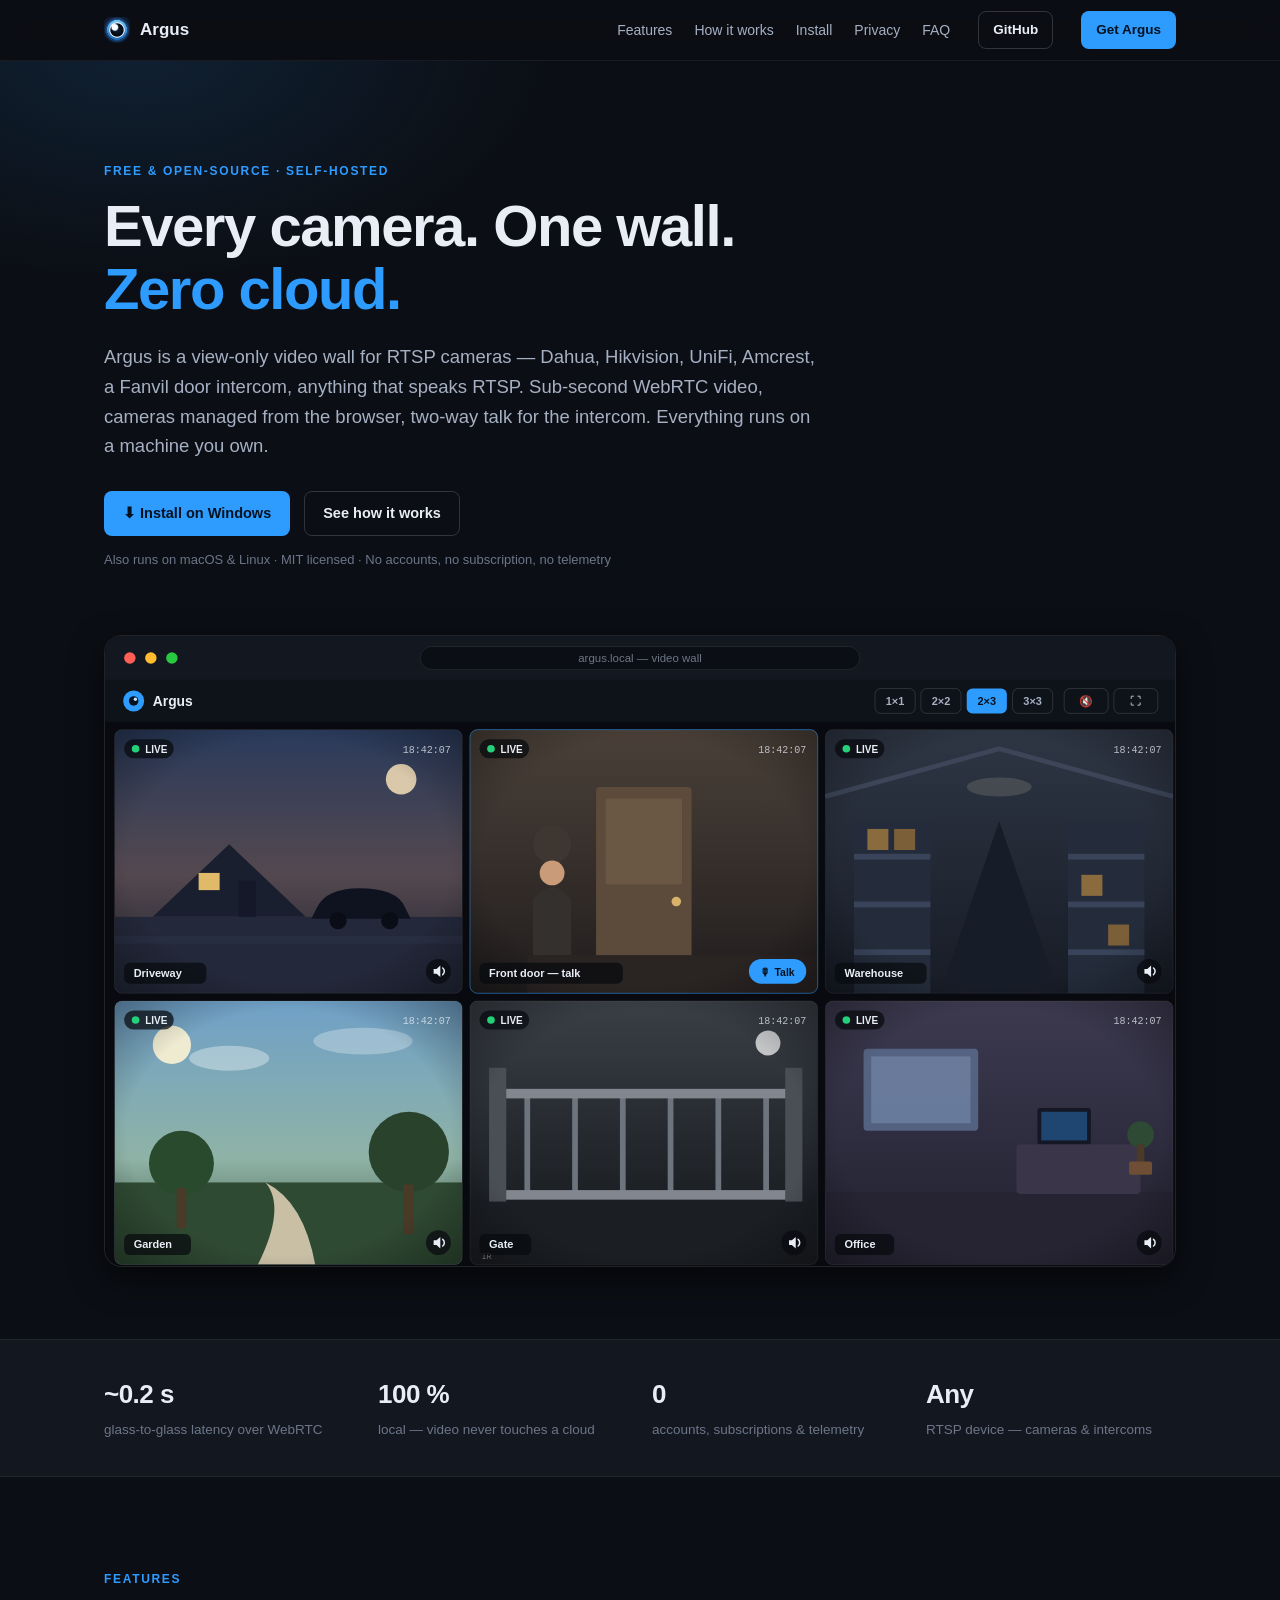
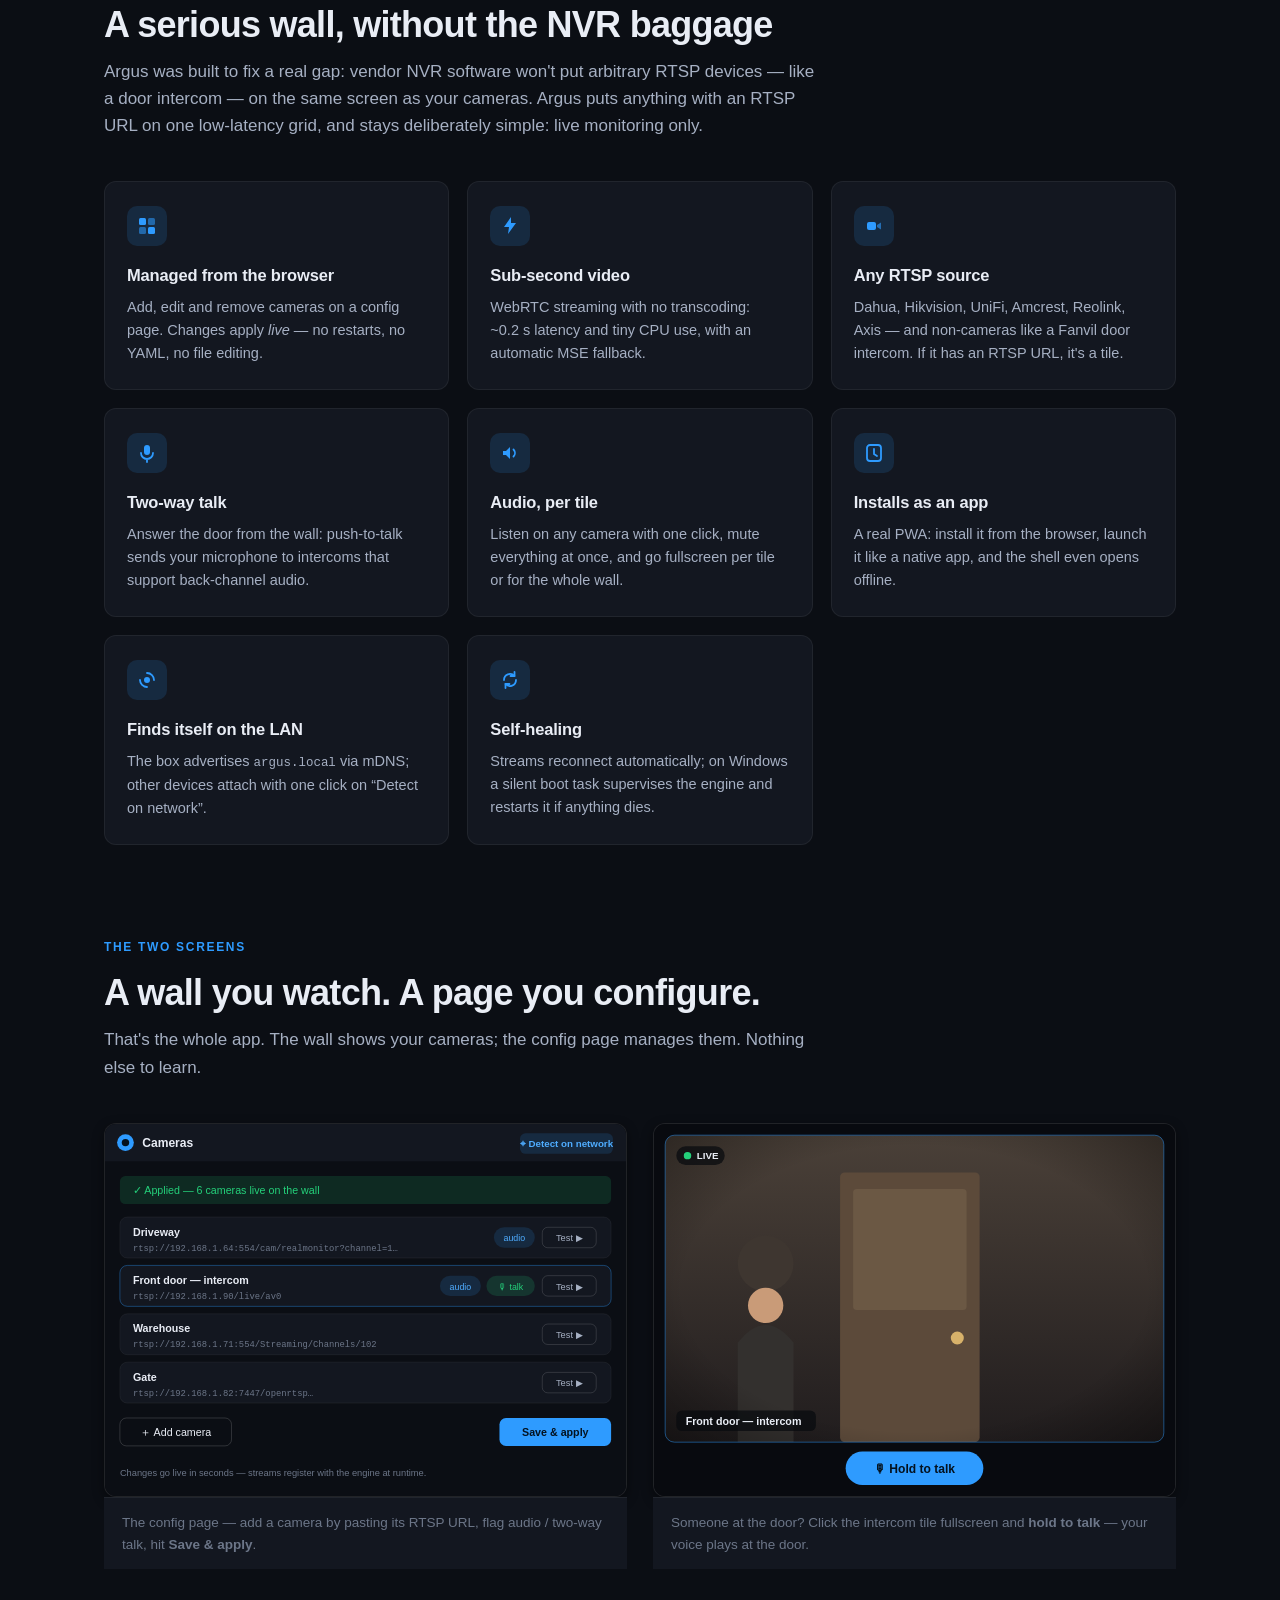
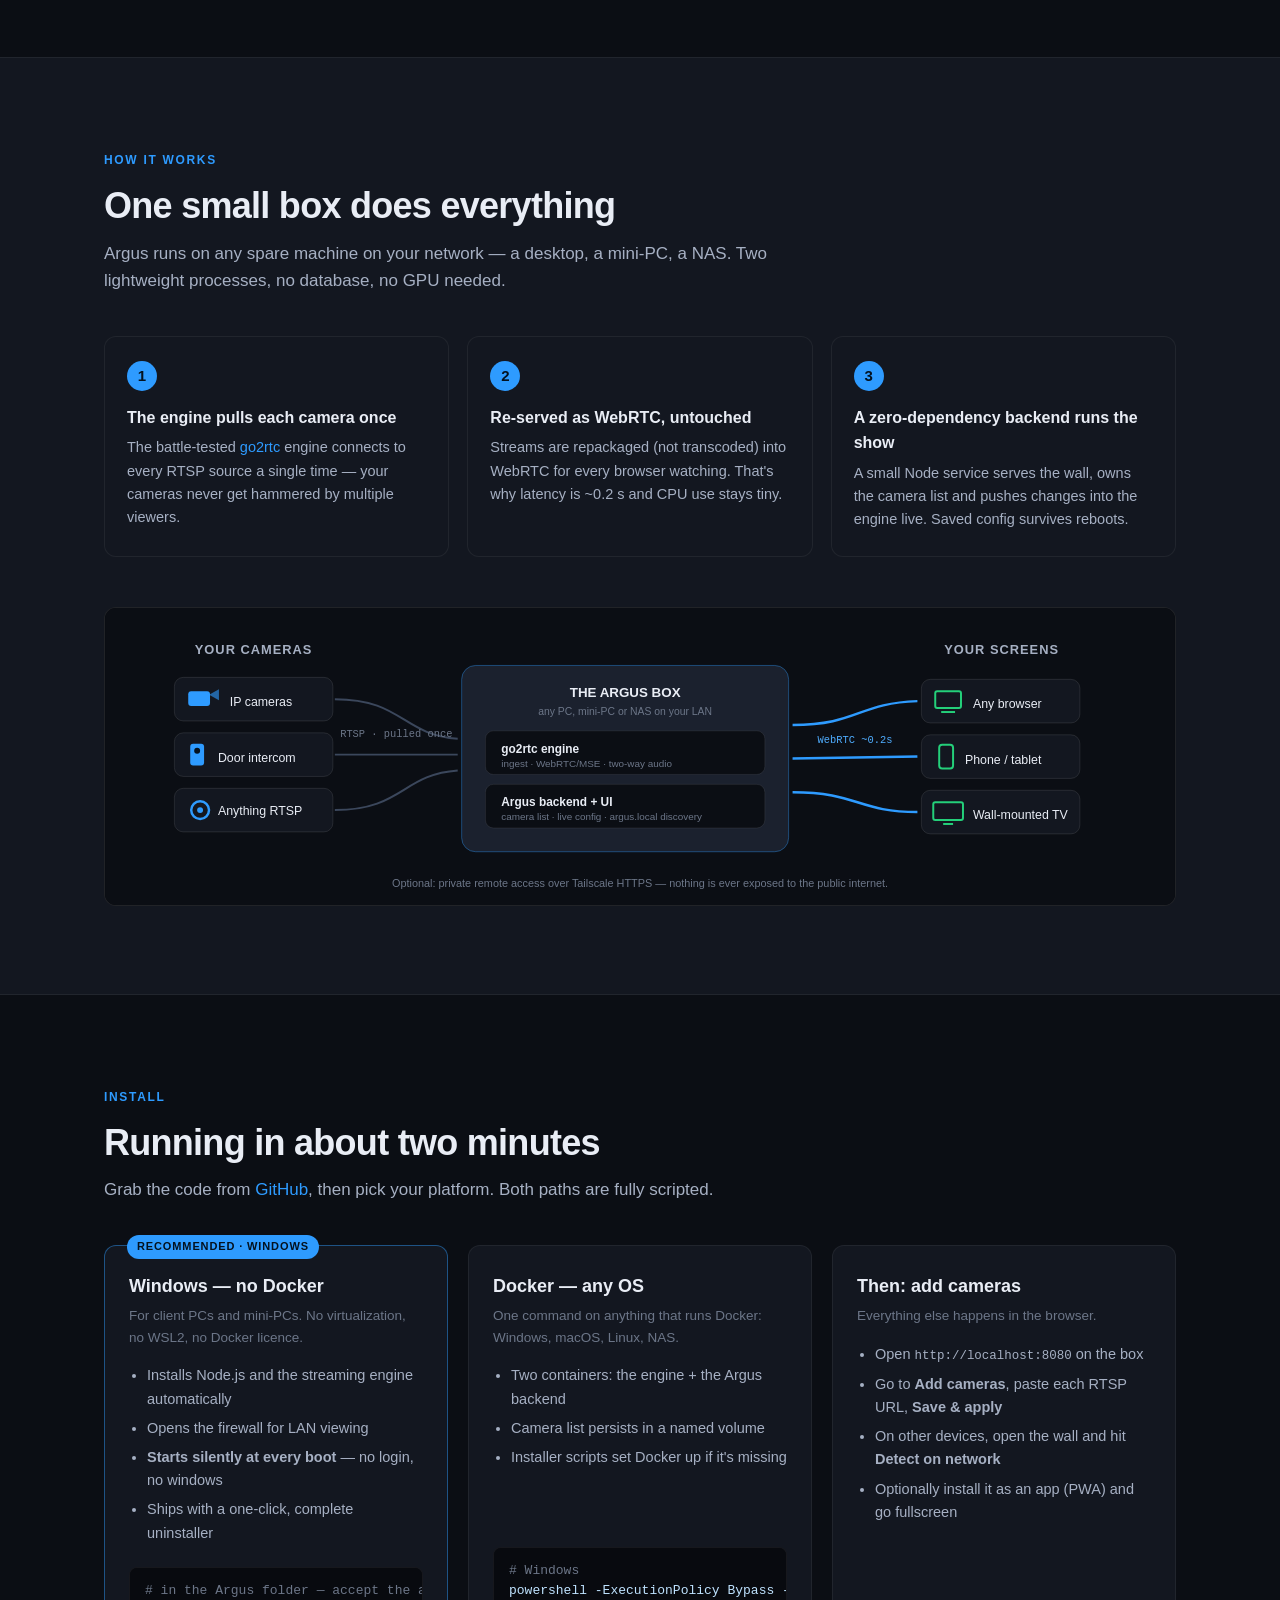
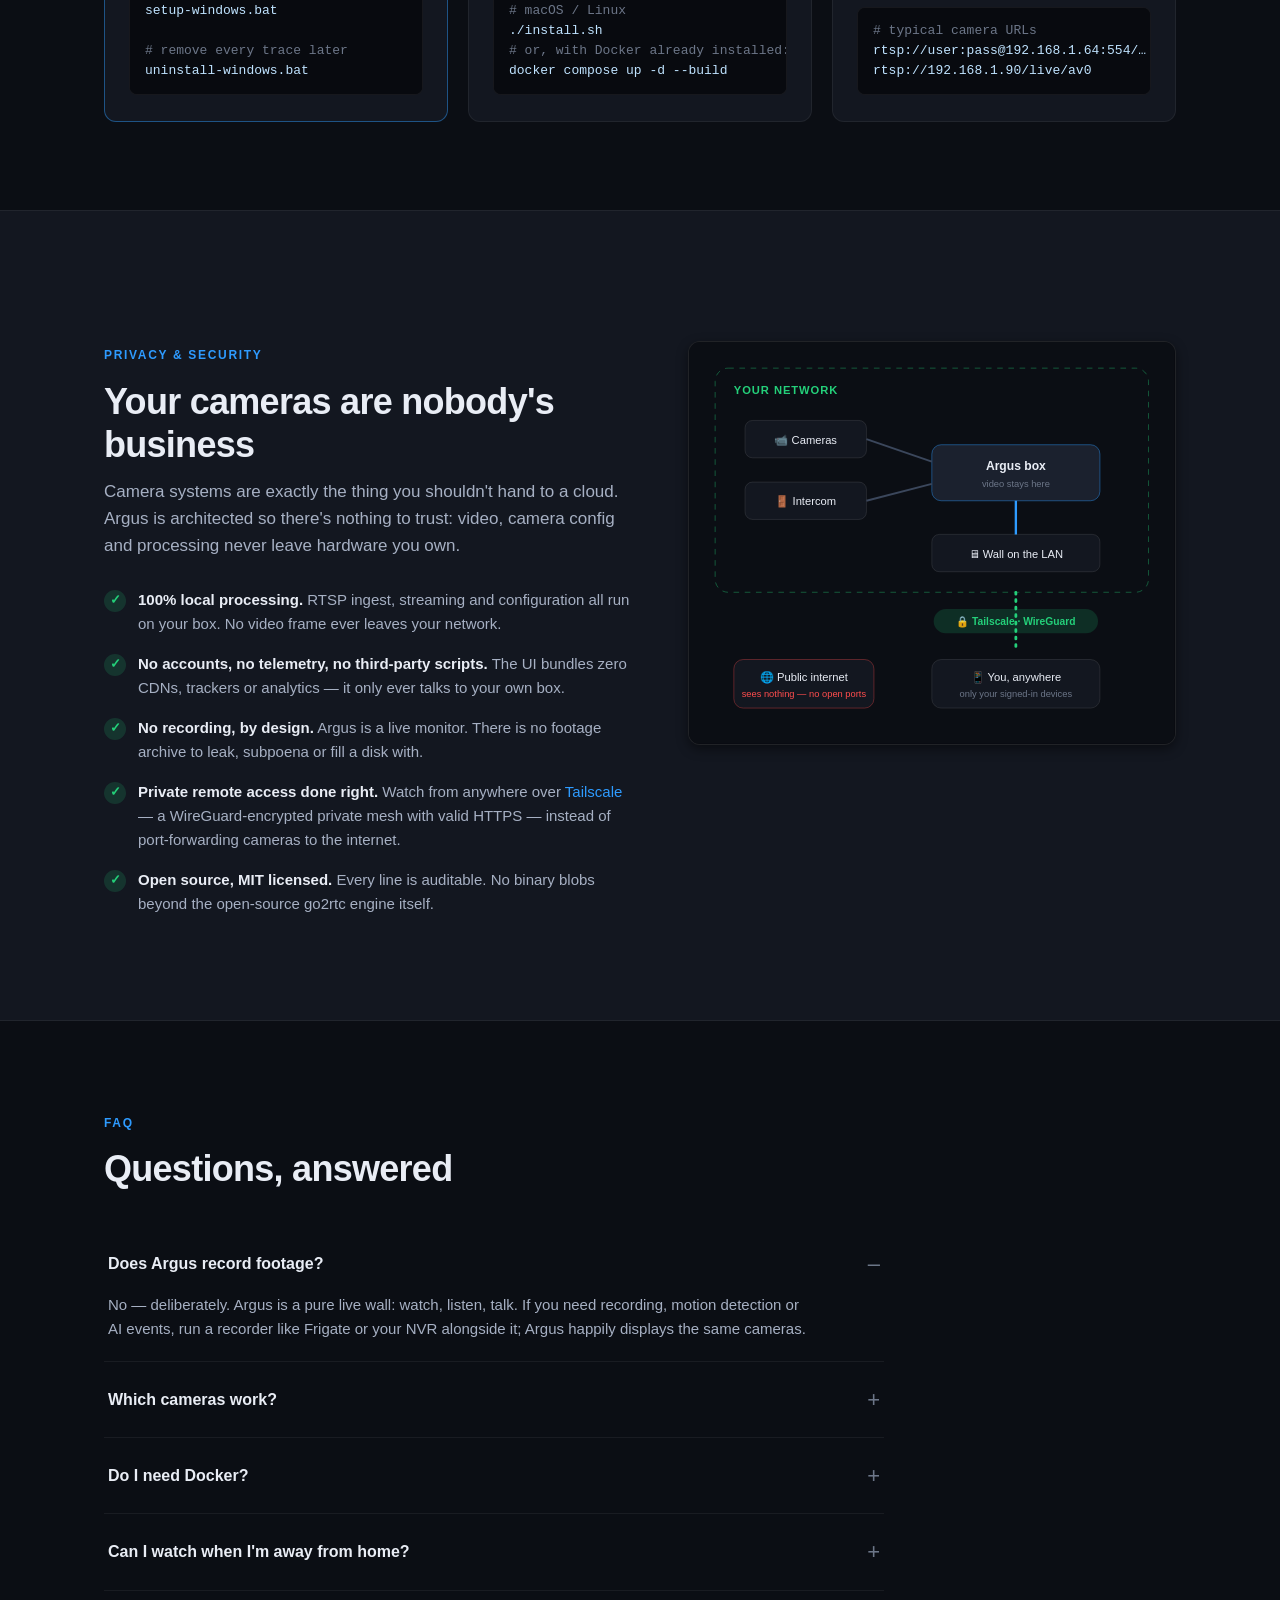
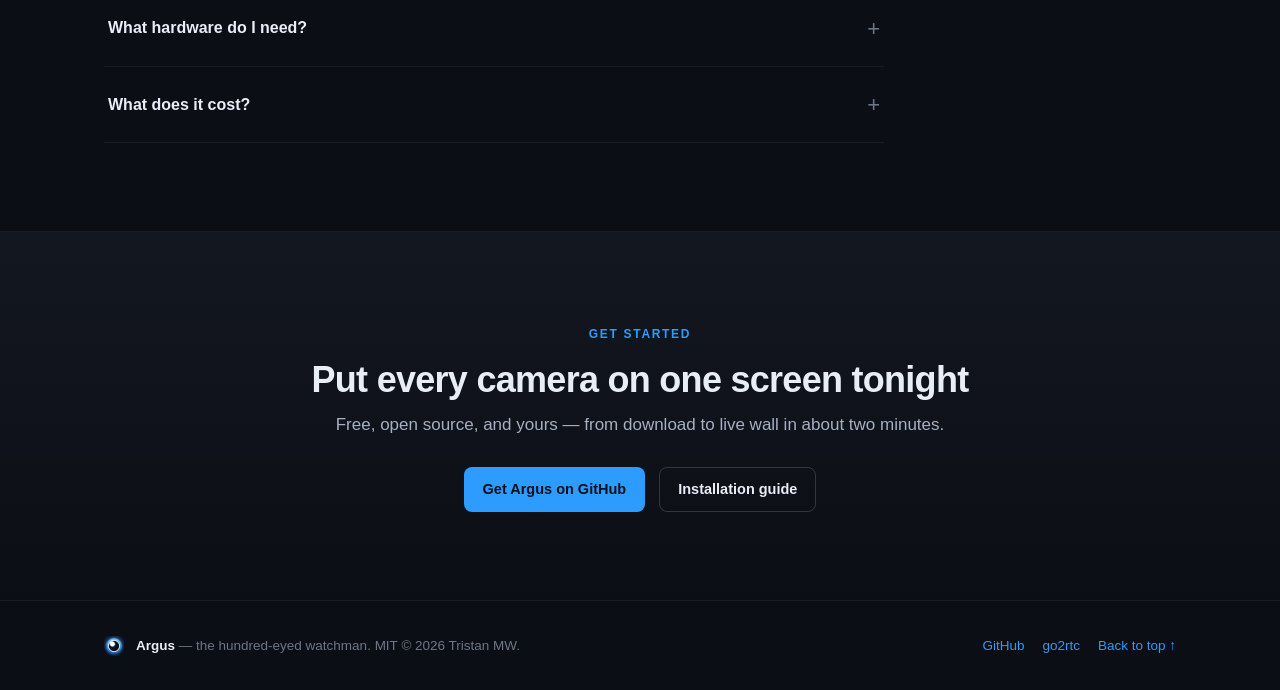
==== landing/index.html @ ee88463c "Landing page for argus-videowall.web.app + setup-windows.ps1 hardening - landing/: self-contained da" ====
<!DOCTYPE html>
<html lang="en">
<head>
<meta charset="utf-8">
<meta name="viewport" content="width=device-width, initial-scale=1">
<title>Argus — self-hosted RTSP video wall. Every camera, one screen, zero cloud.</title>
<meta name="description" content="Argus is a free, open-source, view-only video wall for RTSP cameras. Sub-second WebRTC video, browser-managed cameras, two-way intercom talk — everything runs on your own machine. No cloud, no accounts, no recording.">
<meta property="og:title" content="Argus — self-hosted RTSP video wall">
<meta property="og:description" content="Every RTSP camera on one screen, ~0.2s latency, 100% local. Free and open source.">
<meta property="og:type" content="website">
<meta property="og:image" content="https://argus-videowall.web.app/icons/icon-512.png">
<link rel="icon" type="image/png" sizes="32x32" href="icons/favicon-32.png">
<link rel="apple-touch-icon" href="icons/icon-192.png">
<style>
  :root {
    --bg-app: #0B0E14;
    --bg-panel: #131720;
    --bg-elevated: #1B212E;
    --bg-inset: #080A0F;
    --border-subtle: rgba(255,255,255,0.06);
    --border-default: rgba(255,255,255,0.10);
    --border-strong: rgba(255,255,255,0.16);
    --text-primary: #E9EDF5;
    --text-secondary: #A6B0C3;
    --text-muted: #6C7688;
    --text-on-accent: #04121F;
    --accent: #2E9BFF;
    --accent-hover: #4FADFF;
    --accent-soft: rgba(46,155,255,0.14);
    --live: #24D07A; --live-soft: rgba(36,208,122,0.16);
    --warn: #F5A524;
    --font-ui: -apple-system, BlinkMacSystemFont, "Segoe UI", Roboto, "Helvetica Neue", Arial, sans-serif;
    --font-mono: ui-monospace, "SF Mono", "Cascadia Mono", "Roboto Mono", Menlo, Consolas, monospace;
    --r-md: 8px; --r-lg: 12px; --r-xl: 18px; --r-full: 999px;
    --elev-2: 0 4px 12px rgba(0,0,0,0.45), 0 1px 0 rgba(255,255,255,0.04) inset;
    --elev-3: 0 12px 32px rgba(0,0,0,0.55);
    --maxw: 1120px;
  }
  * { margin: 0; padding: 0; box-sizing: border-box; }
  html { scroll-behavior: smooth; }
  body {
    background: var(--bg-app);
    color: var(--text-primary);
    font-family: var(--font-ui);
    line-height: 1.6;
    -webkit-font-smoothing: antialiased;
  }
  a { color: var(--accent); text-decoration: none; }
  a:hover { color: var(--accent-hover); }
  code, pre { font-family: var(--font-mono); font-size: 0.86em; }
  .wrap { max-width: var(--maxw); margin: 0 auto; padding: 0 24px; }
  section { padding: 88px 0; }
  h2 { font-size: clamp(26px, 3.4vw, 36px); line-height: 1.2; letter-spacing: -0.02em; margin-bottom: 12px; }
  .kicker {
    display: inline-block; font-size: 12px; font-weight: 700; letter-spacing: 0.14em;
    text-transform: uppercase; color: var(--accent); margin-bottom: 14px;
  }
  .lede { color: var(--text-secondary); font-size: 17px; max-width: 720px; }

  /* ── Nav ─────────────────────────────────────────────────────────── */
  nav {
    position: sticky; top: 0; z-index: 50;
    background: rgba(11,14,20,0.82); backdrop-filter: blur(12px); -webkit-backdrop-filter: blur(12px);
    border-bottom: 1px solid var(--border-subtle);
  }
  .nav-inner { display: flex; align-items: center; gap: 28px; height: 60px; }
  .brand { display: flex; align-items: center; gap: 10px; font-weight: 700; font-size: 17px; color: var(--text-primary); }
  .brand img { width: 26px; height: 26px; border-radius: 6px; }
  .nav-links { display: flex; gap: 22px; margin-left: auto; }
  .nav-links a { color: var(--text-secondary); font-size: 14px; font-weight: 500; }
  .nav-links a:hover { color: var(--text-primary); }
  .btn {
    display: inline-flex; align-items: center; gap: 8px; padding: 10px 18px;
    border-radius: var(--r-md); font-size: 14.5px; font-weight: 600; cursor: pointer;
    border: 1px solid transparent; transition: all 150ms cubic-bezier(0.2,0,0,1);
  }
  .btn-primary { background: var(--accent); color: var(--text-on-accent) !important; }
  .btn-primary:hover { background: var(--accent-hover); transform: translateY(-1px); }
  .btn-ghost { border-color: var(--border-strong); color: var(--text-primary) !important; }
  .btn-ghost:hover { background: var(--bg-elevated); }
  .btn-sm { padding: 7px 14px; font-size: 13.5px; }

  /* ── Hero ────────────────────────────────────────────────────────── */
  .hero { padding: 96px 0 72px; position: relative; overflow: hidden; }
  .hero::before {
    content: ""; position: absolute; inset: -40% -20% auto; height: 130%;
    background:
      radial-gradient(600px 340px at 22% 30%, rgba(46,155,255,0.13), transparent 70%),
      radial-gradient(520px 300px at 78% 12%, rgba(36,208,122,0.07), transparent 70%);
    pointer-events: none;
  }
  .hero .wrap { position: relative; }
  .hero h1 { font-size: clamp(34px, 5.2vw, 58px); line-height: 1.08; letter-spacing: -0.025em; max-width: 780px; }
  .hero h1 .hl { color: var(--accent); }
  .hero .lede { margin: 22px 0 30px; font-size: 18.5px; }
  .hero-ctas { display: flex; gap: 14px; flex-wrap: wrap; align-items: center; }
  .hero-note { font-size: 13px; color: var(--text-muted); margin-top: 14px; }
  .hero-visual {
    margin-top: 64px; border-radius: var(--r-xl); overflow: hidden;
    border: 1px solid var(--border-default); box-shadow: var(--elev-3);
    background: var(--bg-inset);
  }
  .hero-visual svg { display: block; width: 100%; height: auto; }

  /* ── Stats strip ─────────────────────────────────────────────────── */
  .stats { border-top: 1px solid var(--border-subtle); border-bottom: 1px solid var(--border-subtle); padding: 34px 0; background: var(--bg-panel); }
  .stats .wrap { display: grid; grid-template-columns: repeat(4, 1fr); gap: 24px; }
  .stat b { display: block; font-size: 26px; letter-spacing: -0.02em; }
  .stat span { font-size: 13.5px; color: var(--text-muted); }

  /* ── Feature grid ────────────────────────────────────────────────── */
  .grid { display: grid; grid-template-columns: repeat(auto-fit, minmax(255px, 1fr)); gap: 18px; margin-top: 42px; }
  .card {
    background: var(--bg-panel); border: 1px solid var(--border-subtle);
    border-radius: var(--r-lg); padding: 24px 22px;
  }
  .card .ico {
    width: 40px; height: 40px; border-radius: 10px; background: var(--accent-soft);
    display: flex; align-items: center; justify-content: center; margin-bottom: 16px;
  }
  .card h3 { font-size: 16.5px; margin-bottom: 7px; letter-spacing: -0.01em; }
  .card p { font-size: 14.5px; color: var(--text-secondary); }

  /* ── Shots ───────────────────────────────────────────────────────── */
  .shot-row { display: grid; grid-template-columns: 1fr 1fr; gap: 26px; margin-top: 42px; align-items: start; }
  .shot { background: var(--bg-inset); border: 1px solid var(--border-default); border-radius: var(--r-lg); overflow: hidden; box-shadow: var(--elev-2); }
  .shot svg { display: block; width: 100%; height: auto; }
  .shot-cap { padding: 14px 18px; font-size: 13.5px; color: var(--text-muted); border-top: 1px solid var(--border-subtle); background: var(--bg-panel); }

  /* ── Steps / architecture ────────────────────────────────────────── */
  .steps { display: grid; grid-template-columns: repeat(3, 1fr); gap: 18px; margin: 42px 0 50px; }
  .step { background: var(--bg-panel); border: 1px solid var(--border-subtle); border-radius: var(--r-lg); padding: 24px 22px; }
  .step .num {
    width: 30px; height: 30px; border-radius: var(--r-full); background: var(--accent);
    color: var(--text-on-accent); font-weight: 800; font-size: 15px;
    display: flex; align-items: center; justify-content: center; margin-bottom: 14px;
  }
  .step h3 { font-size: 16px; margin-bottom: 6px; }
  .step p { font-size: 14.5px; color: var(--text-secondary); }
  .arch { background: var(--bg-inset); border: 1px solid var(--border-default); border-radius: var(--r-lg); overflow: hidden; }
  .arch svg { display: block; width: 100%; height: auto; }

  /* ── Install ─────────────────────────────────────────────────────── */
  .install-grid { display: grid; grid-template-columns: repeat(auto-fit, minmax(300px, 1fr)); gap: 20px; margin-top: 42px; }
  .install-card { background: var(--bg-panel); border: 1px solid var(--border-subtle); border-radius: var(--r-lg); padding: 26px 24px; display: flex; flex-direction: column; }
  .install-card.rec { border-color: rgba(46,155,255,0.45); position: relative; }
  .pill {
    position: absolute; top: -11px; left: 22px; background: var(--accent); color: var(--text-on-accent);
    font-size: 11px; font-weight: 800; letter-spacing: 0.08em; text-transform: uppercase;
    padding: 3px 10px; border-radius: var(--r-full);
  }
  .install-card h3 { font-size: 18px; margin-bottom: 4px; }
  .install-card .sub { font-size: 13.5px; color: var(--text-muted); margin-bottom: 16px; }
  .install-card p { font-size: 14.5px; color: var(--text-secondary); margin-bottom: 12px; }
  .install-card ul { margin: 0 0 16px 18px; font-size: 14.5px; color: var(--text-secondary); }
  .install-card li { margin-bottom: 6px; }
  pre {
    background: var(--bg-inset); border: 1px solid var(--border-subtle); border-radius: var(--r-md);
    padding: 13px 15px; overflow-x: auto; color: #BFE3FF; font-size: 13px; line-height: 1.55;
    margin-top: auto;
  }
  pre .c { color: var(--text-muted); }

  /* ── Security ────────────────────────────────────────────────────── */
  .sec-cols { display: grid; grid-template-columns: 1.1fr 1fr; gap: 48px; margin-top: 42px; align-items: start; }
  .checklist { list-style: none; }
  .checklist li { display: flex; gap: 12px; margin-bottom: 16px; font-size: 15px; color: var(--text-secondary); }
  .checklist li b { color: var(--text-primary); }
  .checklist .tick {
    flex: none; width: 22px; height: 22px; margin-top: 2px; border-radius: var(--r-full);
    background: var(--live-soft); color: var(--live); font-size: 13px; font-weight: 800;
    display: flex; align-items: center; justify-content: center;
  }

  /* ── FAQ ─────────────────────────────────────────────────────────── */
  .faq { max-width: 780px; margin-top: 36px; }
  details { border-bottom: 1px solid var(--border-subtle); padding: 20px 4px; }
  summary { cursor: pointer; font-weight: 600; font-size: 16px; list-style: none; display: flex; justify-content: space-between; align-items: center; gap: 16px; }
  summary::-webkit-details-marker { display: none; }
  summary::after { content: "+"; color: var(--text-muted); font-size: 22px; font-weight: 400; flex: none; }
  details[open] summary::after { content: "–"; }
  details p { margin-top: 12px; color: var(--text-secondary); font-size: 15px; max-width: 700px; }

  /* ── CTA + footer ────────────────────────────────────────────────── */
  .cta { text-align: center; background: linear-gradient(180deg, var(--bg-panel), var(--bg-app)); border-top: 1px solid var(--border-subtle); }
  .cta h2 { margin-bottom: 10px; }
  .cta .hero-ctas { justify-content: center; margin-top: 28px; }
  footer { border-top: 1px solid var(--border-subtle); padding: 34px 0; }
  .foot { display: flex; align-items: center; gap: 12px; flex-wrap: wrap; color: var(--text-muted); font-size: 13.5px; }
  .foot img { width: 20px; height: 20px; border-radius: 5px; }
  .foot .sp { margin-left: auto; display: flex; gap: 18px; }

  @media (max-width: 880px) {
    section { padding: 64px 0; }
    .nav-links { display: none; }
    .stats .wrap { grid-template-columns: repeat(2, 1fr); }
    .shot-row, .steps, .sec-cols { grid-template-columns: 1fr; }
    .hero { padding: 64px 0 48px; }
  }
</style>
</head>
<body>

<nav>
  <div class="wrap nav-inner">
    <a class="brand" href="#top"><img src="icons/icon-192.png" alt="Argus logo">Argus</a>
    <div class="nav-links">
      <a href="#features">Features</a>
      <a href="#how">How it works</a>
      <a href="#install">Install</a>
      <a href="#security">Privacy</a>
      <a href="#faq">FAQ</a>
    </div>
    <a class="btn btn-ghost btn-sm" href="https://github.com/TristanMW/argus-videowall" rel="noopener">GitHub</a>
    <a class="btn btn-primary btn-sm" href="#install">Get Argus</a>
  </div>
</nav>

<!-- ══ Hero ═══════════════════════════════════════════════════════════ -->
<header class="hero" id="top">
  <div class="wrap">
    <span class="kicker">Free &amp; open-source · Self-hosted</span>
    <h1>Every camera. One wall.<br><span class="hl">Zero cloud.</span></h1>
    <p class="lede">
      Argus is a view-only video wall for RTSP cameras — Dahua, Hikvision, UniFi,
      Amcrest, a Fanvil door intercom, anything that speaks RTSP. Sub-second WebRTC
      video, cameras managed from the browser, two-way talk for the intercom.
      Everything runs on a machine you own.
    </p>
    <div class="hero-ctas">
      <a class="btn btn-primary" href="#install">⬇ Install on Windows</a>
      <a class="btn btn-ghost" href="#how">See how it works</a>
    </div>
    <p class="hero-note">Also runs on macOS &amp; Linux · MIT licensed · No accounts, no subscription, no telemetry</p>

    <!-- Video wall mock -->
    <div class="hero-visual" role="img" aria-label="The Argus video wall: a 3-by-2 grid of live camera tiles with layout and mute controls">
      <svg viewBox="0 0 1120 660" xmlns="http://www.w3.org/2000/svg" font-family="-apple-system,BlinkMacSystemFont,'Segoe UI',Roboto,Arial,sans-serif">
        <defs>
          <linearGradient id="dusk" x1="0" y1="0" x2="0" y2="1">
            <stop offset="0" stop-color="#2A3B5C"/><stop offset=".55" stop-color="#54484F"/><stop offset="1" stop-color="#1E2230"/>
          </linearGradient>
          <linearGradient id="day" x1="0" y1="0" x2="0" y2="1">
            <stop offset="0" stop-color="#6FA0C7"/><stop offset=".6" stop-color="#8FB3A6"/><stop offset="1" stop-color="#39543F"/>
          </linearGradient>
          <linearGradient id="wh" x1="0" y1="0" x2="0" y2="1">
            <stop offset="0" stop-color="#2E3644"/><stop offset="1" stop-color="#171C26"/>
          </linearGradient>
          <linearGradient id="ir" x1="0" y1="0" x2="0" y2="1">
            <stop offset="0" stop-color="#3A3F46"/><stop offset="1" stop-color="#121519"/>
          </linearGradient>
          <linearGradient id="office" x1="0" y1="0" x2="0" y2="1">
            <stop offset="0" stop-color="#3D3A50"/><stop offset="1" stop-color="#20202E"/>
          </linearGradient>
          <linearGradient id="door" x1="0" y1="0" x2="0" y2="1">
            <stop offset="0" stop-color="#4A4038"/><stop offset="1" stop-color="#211D1E"/>
          </linearGradient>
          <radialGradient id="vig" cx=".5" cy=".5" r=".75">
            <stop offset=".62" stop-color="#000" stop-opacity="0"/><stop offset="1" stop-color="#000" stop-opacity=".42"/>
          </radialGradient>
          <g id="live">
            <rect width="52" height="20" rx="10" fill="rgba(8,10,15,0.72)"/>
            <circle cx="12" cy="10" r="4" fill="#24D07A"/>
            <text x="22" y="14" font-size="10.5" font-weight="700" fill="#E9EDF5">LIVE</text>
          </g>
          <g id="spk">
            <rect width="26" height="26" rx="13" fill="rgba(8,10,15,0.72)"/>
            <path d="M8 10.5h3l4-3.5v12l-4-3.5H8z" fill="#E9EDF5"/>
            <path d="M17.5 9.5a4.5 4.5 0 010 7" stroke="#E9EDF5" stroke-width="1.6" fill="none" stroke-linecap="round"/>
          </g>
        </defs>

        <!-- browser chrome -->
        <rect width="1120" height="660" fill="#080A0F"/>
        <rect width="1120" height="46" fill="#131720"/>
        <circle cx="26" cy="23" r="6" fill="#FF5F57"/><circle cx="48" cy="23" r="6" fill="#FEBC2E"/><circle cx="70" cy="23" r="6" fill="#28C840"/>
        <rect x="330" y="11" width="460" height="24" rx="12" fill="#0B0E14" stroke="rgba(255,255,255,0.08)"/>
        <text x="560" y="27" font-size="12" fill="#6C7688" text-anchor="middle">argus.local — video wall</text>

        <!-- app toolbar -->
        <rect x="0" y="46" width="1120" height="44" fill="#0E1219"/>
        <circle cx="30" cy="68" r="11" fill="#2E9BFF"/>
        <circle cx="30" cy="68" r="5" fill="#04121F"/>
        <circle cx="31.8" cy="66.2" r="1.8" fill="#BFE3FF"/>
        <text x="50" y="73" font-size="14.5" font-weight="700" fill="#E9EDF5">Argus</text>
        <g font-size="11.5" font-weight="600">
          <rect x="806" y="55" width="42" height="26" rx="6" fill="none" stroke="rgba(255,255,255,0.14)"/><text x="827" y="72" fill="#A6B0C3" text-anchor="middle">1×1</text>
          <rect x="854" y="55" width="42" height="26" rx="6" fill="none" stroke="rgba(255,255,255,0.14)"/><text x="875" y="72" fill="#A6B0C3" text-anchor="middle">2×2</text>
          <rect x="902" y="55" width="42" height="26" rx="6" fill="#2E9BFF"/><text x="923" y="72" fill="#04121F" text-anchor="middle">2×3</text>
          <rect x="950" y="55" width="42" height="26" rx="6" fill="none" stroke="rgba(255,255,255,0.14)"/><text x="971" y="72" fill="#A6B0C3" text-anchor="middle">3×3</text>
          <rect x="1004" y="55" width="46" height="26" rx="6" fill="none" stroke="rgba(255,255,255,0.14)"/><text x="1027" y="72" fill="#A6B0C3" text-anchor="middle">🔇</text>
          <rect x="1056" y="55" width="46" height="26" rx="6" fill="none" stroke="rgba(255,255,255,0.14)"/><text x="1079" y="72" fill="#A6B0C3" text-anchor="middle">⛶</text>
        </g>

        <!-- tiles: 3 cols x 2 rows, tile 364x276, gap 8, origin (10,98) -->
        <!-- Tile 1: Driveway (dusk) -->
        <g transform="translate(10,98)">
          <clipPath id="t1"><rect width="364" height="276" rx="8"/></clipPath>
          <g clip-path="url(#t1)">
            <rect width="364" height="276" fill="url(#dusk)"/>
            <circle cx="300" cy="52" r="16" fill="#F5E0B8" opacity=".85"/>
            <rect x="0" y="196" width="364" height="80" fill="#23283A"/>
            <path d="M40 196 L120 120 L200 196 Z" fill="#1A1F30"/>
            <rect x="88" y="150" width="22" height="18" fill="#F5CB6E" opacity=".9"/>
            <rect x="130" y="158" width="18" height="38" fill="#141828"/>
            <path d="M212 186 q10 -20 44 -20 q40 0 48 20 l6 12 h-104 z" fill="#0F1320"/>
            <circle cx="234" cy="200" r="9" fill="#0A0D16"/><circle cx="288" cy="200" r="9" fill="#0A0D16"/>
            <rect x="0" y="216" width="364" height="8" fill="#2C3247" opacity=".6"/>
            <rect width="364" height="276" fill="url(#vig)"/>
          </g>
          <use href="#live" x="10" y="10"/>
          <text x="352" y="24" font-size="10.5" fill="rgba(233,237,245,0.75)" text-anchor="end" font-family="ui-monospace,Menlo,monospace">18:42:07</text>
          <rect x="10" y="244" width="86" height="22" rx="6" fill="rgba(8,10,15,0.72)"/>
          <text x="20" y="259" font-size="11.5" font-weight="600" fill="#E9EDF5">Driveway</text>
          <use href="#spk" x="326" y="240"/>
          <rect width="364" height="276" rx="8" fill="none" stroke="rgba(255,255,255,0.07)"/>
        </g>

        <!-- Tile 2: Front door intercom (talk) -->
        <g transform="translate(382,98)">
          <clipPath id="t2"><rect width="364" height="276" rx="8"/></clipPath>
          <g clip-path="url(#t2)">
            <rect width="364" height="276" fill="url(#door)"/>
            <rect x="132" y="60" width="100" height="216" rx="4" fill="#5C4A3A"/>
            <rect x="142" y="72" width="80" height="90" rx="3" fill="#6B5844"/>
            <circle cx="216" cy="180" r="5" fill="#D8B26A"/>
            <rect x="60" y="236" width="304" height="40" fill="#2A2423"/>
            <circle cx="86" cy="120" r="20" fill="#3E3630"/>
            <path d="M66 178 q20 -26 40 0 v58 h-40 z" fill="#33302E"/>
            <circle cx="86" cy="150" r="13" fill="#C99B78"/>
            <rect width="364" height="276" fill="url(#vig)"/>
          </g>
          <use href="#live" x="10" y="10"/>
          <text x="352" y="24" font-size="10.5" fill="rgba(233,237,245,0.75)" text-anchor="end" font-family="ui-monospace,Menlo,monospace">18:42:07</text>
          <rect x="10" y="244" width="150" height="22" rx="6" fill="rgba(8,10,15,0.72)"/>
          <text x="20" y="259" font-size="11.5" font-weight="600" fill="#E9EDF5">Front door — talk</text>
          <g transform="translate(292,240)">
            <rect width="60" height="26" rx="13" fill="#2E9BFF"/>
            <text x="30" y="17.5" font-size="11" font-weight="700" fill="#04121F" text-anchor="middle">🎙 Talk</text>
          </g>
          <rect width="364" height="276" rx="8" fill="none" stroke="rgba(46,155,255,0.55)"/>
        </g>

        <!-- Tile 3: Warehouse -->
        <g transform="translate(754,98)">
          <clipPath id="t3"><rect width="364" height="276" rx="8"/></clipPath>
          <g clip-path="url(#t3)">
            <rect width="364" height="276" fill="url(#wh)"/>
            <path d="M0 70 L182 20 L364 70" stroke="#3C4658" stroke-width="5" fill="none"/>
            <rect x="30" y="96" width="80" height="180" fill="#242C3B"/><rect x="30" y="130" width="80" height="6" fill="#39445A"/><rect x="30" y="180" width="80" height="6" fill="#39445A"/><rect x="30" y="230" width="80" height="6" fill="#39445A"/>
            <rect x="254" y="96" width="80" height="180" fill="#242C3B"/><rect x="254" y="130" width="80" height="6" fill="#39445A"/><rect x="254" y="180" width="80" height="6" fill="#39445A"/><rect x="254" y="230" width="80" height="6" fill="#39445A"/>
            <rect x="44" y="104" width="22" height="22" fill="#8A6B3E"/><rect x="72" y="104" width="22" height="22" fill="#7A5F38"/>
            <rect x="268" y="152" width="22" height="22" fill="#8A6B3E"/><rect x="296" y="204" width="22" height="22" fill="#7A5F38"/>
            <path d="M120 276 L182 96 L244 276 Z" fill="#171D28"/>
            <ellipse cx="182" cy="60" rx="34" ry="10" fill="#EDE6C8" opacity=".14"/>
            <rect width="364" height="276" fill="url(#vig)"/>
          </g>
          <use href="#live" x="10" y="10"/>
          <text x="352" y="24" font-size="10.5" fill="rgba(233,237,245,0.75)" text-anchor="end" font-family="ui-monospace,Menlo,monospace">18:42:07</text>
          <rect x="10" y="244" width="96" height="22" rx="6" fill="rgba(8,10,15,0.72)"/>
          <text x="20" y="259" font-size="11.5" font-weight="600" fill="#E9EDF5">Warehouse</text>
          <use href="#spk" x="326" y="240"/>
          <rect width="364" height="276" rx="8" fill="none" stroke="rgba(255,255,255,0.07)"/>
        </g>

        <!-- Tile 4: Garden (day) -->
        <g transform="translate(10,382)">
          <clipPath id="t4"><rect width="364" height="276" rx="8"/></clipPath>
          <g clip-path="url(#t4)">
            <rect width="364" height="276" fill="url(#day)"/>
            <circle cx="60" cy="46" r="20" fill="#FCF3D4" opacity=".9"/>
            <ellipse cx="120" cy="60" rx="42" ry="13" fill="#FFFFFF" opacity=".35"/>
            <ellipse cx="260" cy="42" rx="52" ry="14" fill="#FFFFFF" opacity=".28"/>
            <rect x="0" y="190" width="364" height="86" fill="#2F4A33"/>
            <path d="M150 276 q30 -60 8 -86 q40 20 52 86 z" fill="#C8BFA5"/>
            <circle cx="70" cy="170" r="34" fill="#2A4A2E"/><rect x="65" y="196" width="10" height="42" fill="#4A3A28"/>
            <circle cx="308" cy="158" r="42" fill="#28422C"/><rect x="302" y="192" width="11" height="52" fill="#4A3A28"/>
            <rect width="364" height="276" fill="url(#vig)"/>
          </g>
          <use href="#live" x="10" y="10"/>
          <text x="352" y="24" font-size="10.5" fill="rgba(233,237,245,0.75)" text-anchor="end" font-family="ui-monospace,Menlo,monospace">18:42:07</text>
          <rect x="10" y="244" width="70" height="22" rx="6" fill="rgba(8,10,15,0.72)"/>
          <text x="20" y="259" font-size="11.5" font-weight="600" fill="#E9EDF5">Garden</text>
          <use href="#spk" x="326" y="240"/>
          <rect width="364" height="276" rx="8" fill="none" stroke="rgba(255,255,255,0.07)"/>
        </g>

        <!-- Tile 5: Gate (night IR) -->
        <g transform="translate(382,382)">
          <clipPath id="t5"><rect width="364" height="276" rx="8"/></clipPath>
          <g clip-path="url(#t5)">
            <rect width="364" height="276" fill="url(#ir)"/>
            <circle cx="312" cy="44" r="13" fill="#E8E8E8" opacity=".8"/>
            <rect x="0" y="206" width="364" height="70" fill="#1B1E23"/>
            <g stroke="#6E747D" stroke-width="6">
              <line x1="60" y1="100" x2="60" y2="206"/><line x1="110" y1="100" x2="110" y2="206"/>
              <line x1="160" y1="100" x2="160" y2="206"/><line x1="210" y1="100" x2="210" y2="206"/>
              <line x1="260" y1="100" x2="260" y2="206"/><line x1="310" y1="100" x2="310" y2="206"/>
            </g>
            <rect x="36" y="92" width="298" height="10" fill="#82878F"/>
            <rect x="36" y="198" width="298" height="10" fill="#82878F"/>
            <rect x="20" y="70" width="18" height="140" fill="#4A4E55"/><rect x="330" y="70" width="18" height="140" fill="#4A4E55"/>
            <rect width="364" height="276" fill="url(#vig)"/>
            <text x="12" y="270" font-size="9" fill="rgba(255,255,255,0.35)" font-family="ui-monospace,Menlo,monospace">IR</text>
          </g>
          <use href="#live" x="10" y="10"/>
          <text x="352" y="24" font-size="10.5" fill="rgba(233,237,245,0.75)" text-anchor="end" font-family="ui-monospace,Menlo,monospace">18:42:07</text>
          <rect x="10" y="244" width="54" height="22" rx="6" fill="rgba(8,10,15,0.72)"/>
          <text x="20" y="259" font-size="11.5" font-weight="600" fill="#E9EDF5">Gate</text>
          <use href="#spk" x="326" y="240"/>
          <rect width="364" height="276" rx="8" fill="none" stroke="rgba(255,255,255,0.07)"/>
        </g>

        <!-- Tile 6: Office -->
        <g transform="translate(754,382)">
          <clipPath id="t6"><rect width="364" height="276" rx="8"/></clipPath>
          <g clip-path="url(#t6)">
            <rect width="364" height="276" fill="url(#office)"/>
            <rect x="40" y="50" width="120" height="86" rx="4" fill="#5A6C8C" opacity=".85"/>
            <rect x="48" y="58" width="104" height="70" fill="#7E92B5" opacity=".5"/>
            <rect x="0" y="200" width="364" height="76" fill="#262433"/>
            <rect x="200" y="150" width="130" height="52" rx="4" fill="#3A3548"/>
            <rect x="222" y="112" width="56" height="38" rx="3" fill="#151824"/>
            <rect x="226" y="116" width="48" height="30" fill="#2E9BFF" opacity=".35"/>
            <circle cx="330" cy="140" r="14" fill="#2E4A34"/><rect x="326" y="150" width="8" height="22" fill="#4A3A28"/><rect x="318" y="168" width="24" height="14" rx="2" fill="#6E4F35"/>
            <rect width="364" height="276" fill="url(#vig)"/>
          </g>
          <use href="#live" x="10" y="10"/>
          <text x="352" y="24" font-size="10.5" fill="rgba(233,237,245,0.75)" text-anchor="end" font-family="ui-monospace,Menlo,monospace">18:42:07</text>
          <rect x="10" y="244" width="62" height="22" rx="6" fill="rgba(8,10,15,0.72)"/>
          <text x="20" y="259" font-size="11.5" font-weight="600" fill="#E9EDF5">Office</text>
          <use href="#spk" x="326" y="240"/>
          <rect width="364" height="276" rx="8" fill="none" stroke="rgba(255,255,255,0.07)"/>
        </g>
      </svg>
    </div>
  </div>
</header>

<!-- ══ Stats ═════════════════════════════════════════════════════════ -->
<div class="stats">
  <div class="wrap">
    <div class="stat"><b>~0.2 s</b><span>glass-to-glass latency over WebRTC</span></div>
    <div class="stat"><b>100 %</b><span>local — video never touches a cloud</span></div>
    <div class="stat"><b>0</b><span>accounts, subscriptions &amp; telemetry</span></div>
    <div class="stat"><b>Any</b><span>RTSP device — cameras &amp; intercoms</span></div>
  </div>
</div>

<!-- ══ Features ══════════════════════════════════════════════════════ -->
<section id="features">
  <div class="wrap">
    <span class="kicker">Features</span>
    <h2>A serious wall, without the NVR baggage</h2>
    <p class="lede">
      Argus was built to fix a real gap: vendor NVR software won't put arbitrary RTSP
      devices — like a door intercom — on the same screen as your cameras. Argus puts
      anything with an RTSP URL on one low-latency grid, and stays deliberately simple:
      live monitoring only.
    </p>
    <div class="grid">
      <div class="card">
        <div class="ico"><svg width="20" height="20" viewBox="0 0 20 20"><rect x="2" y="2" width="7" height="7" rx="1.5" fill="#2E9BFF"/><rect x="11" y="2" width="7" height="7" rx="1.5" fill="#2E9BFF" opacity=".55"/><rect x="2" y="11" width="7" height="7" rx="1.5" fill="#2E9BFF" opacity=".55"/><rect x="11" y="11" width="7" height="7" rx="1.5" fill="#2E9BFF"/></svg></div>
        <h3>Managed from the browser</h3>
        <p>Add, edit and remove cameras on a config page. Changes apply <em>live</em> — no restarts, no YAML, no file editing.</p>
      </div>
      <div class="card">
        <div class="ico"><svg width="20" height="20" viewBox="0 0 20 20"><path d="M11 1 L4 11h5l-1 7 8-11h-5z" fill="#2E9BFF"/></svg></div>
        <h3>Sub-second video</h3>
        <p>WebRTC streaming with no transcoding: ~0.2&nbsp;s latency and tiny CPU use, with an automatic MSE fallback.</p>
      </div>
      <div class="card">
        <div class="ico"><svg width="20" height="20" viewBox="0 0 20 20"><rect x="3" y="6" width="9" height="8" rx="2" fill="#2E9BFF"/><path d="M13 9l4-2.5v7L13 11z" fill="#2E9BFF" opacity=".6"/></svg></div>
        <h3>Any RTSP source</h3>
        <p>Dahua, Hikvision, UniFi, Amcrest, Reolink, Axis — and non-cameras like a Fanvil door intercom. If it has an RTSP URL, it's a tile.</p>
      </div>
      <div class="card">
        <div class="ico"><svg width="20" height="20" viewBox="0 0 20 20"><rect x="7" y="2" width="6" height="10" rx="3" fill="#2E9BFF"/><path d="M4 10a6 6 0 0012 0M10 16v3" stroke="#2E9BFF" stroke-width="1.8" fill="none" stroke-linecap="round"/></svg></div>
        <h3>Two-way talk</h3>
        <p>Answer the door from the wall: push-to-talk sends your microphone to intercoms that support back-channel audio.</p>
      </div>
      <div class="card">
        <div class="ico"><svg width="20" height="20" viewBox="0 0 20 20"><path d="M3 8h3l4-4v12l-4-4H3z" fill="#2E9BFF"/><path d="M13.5 6.5a5 5 0 010 7" stroke="#2E9BFF" stroke-width="1.8" fill="none" stroke-linecap="round"/></svg></div>
        <h3>Audio, per tile</h3>
        <p>Listen on any camera with one click, mute everything at once, and go fullscreen per tile or for the whole wall.</p>
      </div>
      <div class="card">
        <div class="ico"><svg width="20" height="20" viewBox="0 0 20 20"><rect x="3" y="2" width="14" height="16" rx="3" fill="none" stroke="#2E9BFF" stroke-width="1.8"/><path d="M10 6v5l3 2" stroke="#2E9BFF" stroke-width="1.8" fill="none" stroke-linecap="round"/></svg></div>
        <h3>Installs as an app</h3>
        <p>A real PWA: install it from the browser, launch it like a native app, and the shell even opens offline.</p>
      </div>
      <div class="card">
        <div class="ico"><svg width="20" height="20" viewBox="0 0 20 20"><circle cx="10" cy="10" r="3" fill="#2E9BFF"/><path d="M10 3a7 7 0 017 7M10 17a7 7 0 01-7-7" stroke="#2E9BFF" stroke-width="1.8" fill="none" stroke-linecap="round"/></svg></div>
        <h3>Finds itself on the LAN</h3>
        <p>The box advertises <code>argus.local</code> via mDNS; other devices attach with one click on “Detect on network”.</p>
      </div>
      <div class="card">
        <div class="ico"><svg width="20" height="20" viewBox="0 0 20 20"><path d="M4 10a6 6 0 0110.5-4M16 10A6 6 0 015.5 14" stroke="#2E9BFF" stroke-width="1.8" fill="none" stroke-linecap="round"/><path d="M14.5 2v4h-4M5.5 18v-4h4" stroke="#2E9BFF" stroke-width="1.8" fill="none" stroke-linecap="round" stroke-linejoin="round"/></svg></div>
        <h3>Self-healing</h3>
        <p>Streams reconnect automatically; on Windows a silent boot task supervises the engine and restarts it if anything dies.</p>
      </div>
    </div>
  </div>
</section>

<!-- ══ Screens ═══════════════════════════════════════════════════════ -->
<section id="screens" style="padding-top:0">
  <div class="wrap">
    <span class="kicker">The two screens</span>
    <h2>A wall you watch. A page you configure.</h2>
    <p class="lede">That's the whole app. The wall shows your cameras; the config page manages them. Nothing else to learn.</p>
    <div class="shot-row">
      <div>
        <div class="shot" role="img" aria-label="Mockup of the camera configuration page">
          <svg viewBox="0 0 560 400" xmlns="http://www.w3.org/2000/svg" font-family="-apple-system,BlinkMacSystemFont,'Segoe UI',Roboto,Arial,sans-serif">
            <rect width="560" height="400" fill="#0B0E14"/>
            <rect width="560" height="40" fill="#131720"/>
            <circle cx="22" cy="20" r="9" fill="#2E9BFF"/><circle cx="22" cy="20" r="4" fill="#04121F"/>
            <text x="40" y="25" font-size="13" font-weight="700" fill="#E9EDF5">Cameras</text>
            <rect x="446" y="10" width="100" height="22" rx="6" fill="rgba(46,155,255,0.14)"/>
            <text x="496" y="25" font-size="10.5" font-weight="600" fill="#4FADFF" text-anchor="middle">⌖ Detect on network</text>

            <rect x="16" y="56" width="528" height="30" rx="6" fill="rgba(36,208,122,0.14)"/>
            <text x="30" y="75" font-size="11.5" fill="#24D07A">✓ Applied — 6 cameras live on the wall</text>

            <g font-size="11.5">
              <rect x="16" y="100" width="528" height="44" rx="8" fill="#131720" stroke="rgba(255,255,255,0.06)"/>
              <text x="30" y="120" fill="#E9EDF5" font-weight="600">Driveway</text>
              <text x="30" y="136" fill="#6C7688" font-family="ui-monospace,Menlo,monospace" font-size="9.5">rtsp://192.168.1.64:554/cam/realmonitor?channel=1…</text>
              <rect x="418" y="111" width="44" height="22" rx="11" fill="rgba(46,155,255,0.14)"/><text x="440" y="126" fill="#4FADFF" text-anchor="middle" font-size="9.5">audio</text>
              <rect x="470" y="111" width="58" height="22" rx="6" fill="none" stroke="rgba(255,255,255,0.14)"/><text x="499" y="126" fill="#A6B0C3" text-anchor="middle" font-size="10">Test ▶</text>

              <rect x="16" y="152" width="528" height="44" rx="8" fill="#131720" stroke="rgba(46,155,255,0.4)"/>
              <text x="30" y="172" fill="#E9EDF5" font-weight="600">Front door — intercom</text>
              <text x="30" y="188" fill="#6C7688" font-family="ui-monospace,Menlo,monospace" font-size="9.5">rtsp://192.168.1.90/live/av0</text>
              <rect x="360" y="163" width="44" height="22" rx="11" fill="rgba(46,155,255,0.14)"/><text x="382" y="178" fill="#4FADFF" text-anchor="middle" font-size="9.5">audio</text>
              <rect x="410" y="163" width="52" height="22" rx="11" fill="rgba(36,208,122,0.16)"/><text x="436" y="178" fill="#24D07A" text-anchor="middle" font-size="9.5">🎙 talk</text>
              <rect x="470" y="163" width="58" height="22" rx="6" fill="none" stroke="rgba(255,255,255,0.14)"/><text x="499" y="178" fill="#A6B0C3" text-anchor="middle" font-size="10">Test ▶</text>

              <rect x="16" y="204" width="528" height="44" rx="8" fill="#131720" stroke="rgba(255,255,255,0.06)"/>
              <text x="30" y="224" fill="#E9EDF5" font-weight="600">Warehouse</text>
              <text x="30" y="240" fill="#6C7688" font-family="ui-monospace,Menlo,monospace" font-size="9.5">rtsp://192.168.1.71:554/Streaming/Channels/102</text>
              <rect x="470" y="215" width="58" height="22" rx="6" fill="none" stroke="rgba(255,255,255,0.14)"/><text x="499" y="230" fill="#A6B0C3" text-anchor="middle" font-size="10">Test ▶</text>

              <rect x="16" y="256" width="528" height="44" rx="8" fill="#131720" stroke="rgba(255,255,255,0.06)"/>
              <text x="30" y="276" fill="#E9EDF5" font-weight="600">Gate</text>
              <text x="30" y="292" fill="#6C7688" font-family="ui-monospace,Menlo,monospace" font-size="9.5">rtsp://192.168.1.82:7447/openrtsp…</text>
              <rect x="470" y="267" width="58" height="22" rx="6" fill="none" stroke="rgba(255,255,255,0.14)"/><text x="499" y="282" fill="#A6B0C3" text-anchor="middle" font-size="10">Test ▶</text>
            </g>

            <rect x="16" y="316" width="120" height="30" rx="7" fill="none" stroke="rgba(255,255,255,0.16)"/>
            <text x="76" y="335" font-size="11.5" fill="#E9EDF5" text-anchor="middle">＋ Add camera</text>
            <rect x="424" y="316" width="120" height="30" rx="7" fill="#2E9BFF"/>
            <text x="484" y="335" font-size="11.5" font-weight="700" fill="#04121F" text-anchor="middle">Save &amp; apply</text>
            <text x="16" y="378" font-size="10" fill="#6C7688">Changes go live in seconds — streams register with the engine at runtime.</text>
          </svg>
        </div>
        <div class="shot-cap">The config page — add a camera by pasting its RTSP URL, flag audio / two-way talk, hit <b>Save &amp; apply</b>.</div>
      </div>
      <div>
        <div class="shot" role="img" aria-label="Mockup of the wall in fullscreen with one tile enlarged">
          <svg viewBox="0 0 560 400" xmlns="http://www.w3.org/2000/svg" font-family="-apple-system,BlinkMacSystemFont,'Segoe UI',Roboto,Arial,sans-serif">
            <rect width="560" height="400" fill="#080A0F"/>
            <clipPath id="fs"><rect x="12" y="12" width="536" height="330" rx="10"/></clipPath>
            <g clip-path="url(#fs)">
              <rect x="12" y="12" width="536" height="330" fill="url(#door2)"/>
              <linearGradient id="door2" x1="0" y1="0" x2="0" y2="1">
                <stop offset="0" stop-color="#4A4038"/><stop offset="1" stop-color="#211D1E"/>
              </linearGradient>
              <rect x="200" y="52" width="150" height="290" rx="5" fill="#5C4A3A"/>
              <rect x="214" y="70" width="122" height="130" rx="4" fill="#6B5844"/>
              <circle cx="326" cy="230" r="7" fill="#D8B26A"/>
              <circle cx="120" cy="150" r="30" fill="#3E3630"/>
              <path d="M90 235 q30 -38 60 0 v107 h-60 z" fill="#33302E"/>
              <circle cx="120" cy="195" r="19" fill="#C99B78"/>
              <radialGradient id="vig2" cx=".5" cy=".5" r=".75">
                <stop offset=".62" stop-color="#000" stop-opacity="0"/><stop offset="1" stop-color="#000" stop-opacity=".45"/>
              </radialGradient>
              <rect x="12" y="12" width="536" height="330" fill="url(#vig2)"/>
            </g>
            <rect x="24" y="24" width="52" height="20" rx="10" fill="rgba(8,10,15,0.72)"/>
            <circle cx="36" cy="34" r="4" fill="#24D07A"/>
            <text x="46" y="38" font-size="10.5" font-weight="700" fill="#E9EDF5">LIVE</text>
            <rect x="24" y="308" width="150" height="22" rx="6" fill="rgba(8,10,15,0.72)"/>
            <text x="34" y="323" font-size="11.5" font-weight="600" fill="#E9EDF5">Front door — intercom</text>
            <g transform="translate(206,352)">
              <rect width="148" height="36" rx="18" fill="#2E9BFF"/>
              <text x="74" y="23" font-size="13" font-weight="800" fill="#04121F" text-anchor="middle">🎙 Hold to talk</text>
            </g>
            <rect x="12" y="12" width="536" height="330" rx="10" fill="none" stroke="rgba(46,155,255,0.5)"/>
          </svg>
        </div>
        <div class="shot-cap">Someone at the door? Click the intercom tile fullscreen and <b>hold to talk</b> — your voice plays at the door.</div>
      </div>
    </div>
  </div>
</section>

<!-- ══ How it works ══════════════════════════════════════════════════ -->
<section id="how" style="background:var(--bg-panel); border-top:1px solid var(--border-subtle); border-bottom:1px solid var(--border-subtle)">
  <div class="wrap">
    <span class="kicker">How it works</span>
    <h2>One small box does everything</h2>
    <p class="lede">
      Argus runs on any spare machine on your network — a desktop, a mini-PC, a NAS.
      Two lightweight processes, no database, no GPU needed.
    </p>
    <div class="steps">
      <div class="step"><div class="num">1</div><h3>The engine pulls each camera once</h3><p>The battle-tested <a href="https://github.com/AlexxIT/go2rtc" rel="noopener">go2rtc</a> engine connects to every RTSP source a single time — your cameras never get hammered by multiple viewers.</p></div>
      <div class="step"><div class="num">2</div><h3>Re-served as WebRTC, untouched</h3><p>Streams are repackaged (not transcoded) into WebRTC for every browser watching. That's why latency is ~0.2&nbsp;s and CPU use stays tiny.</p></div>
      <div class="step"><div class="num">3</div><h3>A zero-dependency backend runs the show</h3><p>A small Node service serves the wall, owns the camera list and pushes changes into the engine live. Saved config survives reboots.</p></div>
    </div>
    <div class="arch" role="img" aria-label="Architecture: RTSP cameras flow into the Argus box (go2rtc engine plus Node backend), which serves WebRTC video to browsers, phones and TVs">
      <svg viewBox="0 0 1080 300" xmlns="http://www.w3.org/2000/svg" font-family="-apple-system,BlinkMacSystemFont,'Segoe UI',Roboto,Arial,sans-serif">
        <rect width="1080" height="300" fill="#0B0E14"/>
        <!-- cameras -->
        <g>
          <text x="150" y="46" font-size="13" font-weight="700" fill="#A6B0C3" text-anchor="middle" letter-spacing="1">YOUR CAMERAS</text>
          <g transform="translate(70,70)">
            <rect width="160" height="44" rx="9" fill="#131720" stroke="rgba(255,255,255,0.1)"/>
            <rect x="14" y="14" width="22" height="15" rx="3" fill="#2E9BFF"/><path d="M36 17l9-5v11l-9-5z" fill="#2E9BFF" opacity=".6"/>
            <text x="56" y="29" font-size="12.5" fill="#E9EDF5">IP cameras</text>
          </g>
          <g transform="translate(70,126)">
            <rect width="160" height="44" rx="9" fill="#131720" stroke="rgba(255,255,255,0.1)"/>
            <rect x="16" y="11" width="14" height="22" rx="3" fill="#2E9BFF"/><circle cx="23" cy="18" r="3" fill="#04121F"/>
            <text x="44" y="29" font-size="12.5" fill="#E9EDF5">Door intercom</text>
          </g>
          <g transform="translate(70,182)">
            <rect width="160" height="44" rx="9" fill="#131720" stroke="rgba(255,255,255,0.1)"/>
            <circle cx="26" cy="22" r="9" fill="none" stroke="#2E9BFF" stroke-width="2.5"/><circle cx="26" cy="22" r="3" fill="#2E9BFF"/>
            <text x="44" y="27" font-size="12.5" fill="#E9EDF5">Anything RTSP</text>
          </g>
        </g>
        <!-- arrows cams -> box -->
        <g stroke="#3B475C" stroke-width="2" fill="none">
          <path d="M232 92 C300 92 300 128 356 132"/>
          <path d="M232 148 L356 148"/>
          <path d="M232 204 C300 204 300 168 356 164"/>
        </g>
        <text x="294" y="130" font-size="10.5" fill="#6C7688" text-anchor="middle" font-family="ui-monospace,Menlo,monospace">RTSP · pulled once</text>
        <!-- the box -->
        <g transform="translate(360,58)">
          <rect width="330" height="188" rx="14" fill="#1B212E" stroke="rgba(46,155,255,0.4)"/>
          <text x="165" y="32" font-size="13.5" font-weight="700" fill="#E9EDF5" text-anchor="middle">THE ARGUS BOX</text>
          <text x="165" y="50" font-size="10.5" fill="#6C7688" text-anchor="middle">any PC, mini-PC or NAS on your LAN</text>
          <rect x="24" y="66" width="282" height="44" rx="8" fill="#0B0E14" stroke="rgba(255,255,255,0.08)"/>
          <text x="40" y="88" font-size="12" font-weight="600" fill="#E9EDF5">go2rtc engine</text>
          <text x="40" y="102" font-size="10" fill="#6C7688">ingest · WebRTC/MSE · two-way audio</text>
          <rect x="24" y="120" width="282" height="44" rx="8" fill="#0B0E14" stroke="rgba(255,255,255,0.08)"/>
          <text x="40" y="142" font-size="12" font-weight="600" fill="#E9EDF5">Argus backend + UI</text>
          <text x="40" y="156" font-size="10" fill="#6C7688">camera list · live config · argus.local discovery</text>
        </g>
        <!-- arrows box -> viewers -->
        <g stroke="#2E9BFF" stroke-width="2.5" fill="none">
          <path d="M694 118 C760 118 760 96 820 94"/>
          <path d="M694 152 L820 150"/>
          <path d="M694 186 C760 186 760 206 820 206"/>
        </g>
        <text x="757" y="136" font-size="10.5" fill="#4FADFF" text-anchor="middle" font-family="ui-monospace,Menlo,monospace">WebRTC ~0.2s</text>
        <!-- viewers -->
        <g>
          <text x="905" y="46" font-size="13" font-weight="700" fill="#A6B0C3" text-anchor="middle" letter-spacing="1">YOUR SCREENS</text>
          <g transform="translate(824,72)">
            <rect width="160" height="44" rx="9" fill="#131720" stroke="rgba(255,255,255,0.1)"/>
            <rect x="14" y="12" width="26" height="17" rx="2" fill="none" stroke="#24D07A" stroke-width="2"/><line x1="20" y1="33" x2="34" y2="33" stroke="#24D07A" stroke-width="2"/>
            <text x="52" y="29" font-size="12.5" fill="#E9EDF5">Any browser</text>
          </g>
          <g transform="translate(824,128)">
            <rect width="160" height="44" rx="9" fill="#131720" stroke="rgba(255,255,255,0.1)"/>
            <rect x="18" y="10" width="14" height="24" rx="3" fill="none" stroke="#24D07A" stroke-width="2"/>
            <text x="44" y="29" font-size="12.5" fill="#E9EDF5">Phone / tablet</text>
          </g>
          <g transform="translate(824,184)">
            <rect width="160" height="44" rx="9" fill="#131720" stroke="rgba(255,255,255,0.1)"/>
            <rect x="12" y="12" width="30" height="18" rx="2" fill="none" stroke="#24D07A" stroke-width="2"/><line x1="22" y1="34" x2="32" y2="34" stroke="#24D07A" stroke-width="2"/>
            <text x="52" y="29" font-size="12.5" fill="#E9EDF5">Wall-mounted TV</text>
          </g>
        </g>
        <text x="540" y="282" font-size="11" fill="#6C7688" text-anchor="middle">Optional: private remote access over Tailscale HTTPS — nothing is ever exposed to the public internet.</text>
      </svg>
    </div>
  </div>
</section>

<!-- ══ Install ═══════════════════════════════════════════════════════ -->
<section id="install">
  <div class="wrap">
    <span class="kicker">Install</span>
    <h2>Running in about two minutes</h2>
    <p class="lede">Grab the code from <a href="https://github.com/TristanMW/argus-videowall" rel="noopener">GitHub</a>, then pick your platform. Both paths are fully scripted.</p>
    <div class="install-grid">
      <div class="install-card rec">
        <span class="pill">Recommended · Windows</span>
        <h3>Windows — no Docker</h3>
        <p class="sub">For client PCs and mini-PCs. No virtualization, no WSL2, no Docker licence.</p>
        <ul>
          <li>Installs Node.js and the streaming engine automatically</li>
          <li>Opens the firewall for LAN viewing</li>
          <li><b>Starts silently at every boot</b> — no login, no windows</li>
          <li>Ships with a one-click, complete uninstaller</li>
        </ul>
        <pre><span class="c"># in the Argus folder — accept the admin prompt</span>
setup-windows.bat

<span class="c"># remove every trace later</span>
uninstall-windows.bat</pre>
      </div>
      <div class="install-card">
        <h3>Docker — any OS</h3>
        <p class="sub">One command on anything that runs Docker: Windows, macOS, Linux, NAS.</p>
        <ul>
          <li>Two containers: the engine + the Argus backend</li>
          <li>Camera list persists in a named volume</li>
          <li>Installer scripts set Docker up if it's missing</li>
        </ul>
        <pre><span class="c"># Windows</span>
powershell -ExecutionPolicy Bypass -File .\install.ps1
<span class="c"># macOS / Linux</span>
./install.sh
<span class="c"># or, with Docker already installed:</span>
docker compose up -d --build</pre>
      </div>
      <div class="install-card">
        <h3>Then: add cameras</h3>
        <p class="sub">Everything else happens in the browser.</p>
        <ul>
          <li>Open <code>http://localhost:8080</code> on the box</li>
          <li>Go to <b>Add cameras</b>, paste each RTSP URL, <b>Save &amp; apply</b></li>
          <li>On other devices, open the wall and hit <b>Detect on network</b></li>
          <li>Optionally install it as an app (PWA) and go fullscreen</li>
        </ul>
        <pre><span class="c"># typical camera URLs</span>
rtsp://user:pass@192.168.1.64:554/…   <span class="c"># Dahua / Hikvision</span>
rtsp://192.168.1.90/live/av0          <span class="c"># Fanvil intercom</span></pre>
      </div>
    </div>
  </div>
</section>

<!-- ══ Security ══════════════════════════════════════════════════════ -->
<section id="security" style="background:var(--bg-panel); border-top:1px solid var(--border-subtle); border-bottom:1px solid var(--border-subtle)">
  <div class="wrap">
    <div class="sec-cols">
      <div>
        <span class="kicker">Privacy &amp; security</span>
        <h2>Your cameras are nobody's business</h2>
        <p class="lede" style="margin-bottom:28px">
          Camera systems are exactly the thing you shouldn't hand to a cloud.
          Argus is architected so there's nothing to trust: video, camera
          config and processing never leave hardware you own.
        </p>
        <ul class="checklist">
          <li><span class="tick">✓</span><span><b>100% local processing.</b> RTSP ingest, streaming and configuration all run on your box. No video frame ever leaves your network.</span></li>
          <li><span class="tick">✓</span><span><b>No accounts, no telemetry, no third-party scripts.</b> The UI bundles zero CDNs, trackers or analytics — it only ever talks to your own box.</span></li>
          <li><span class="tick">✓</span><span><b>No recording, by design.</b> Argus is a live monitor. There is no footage archive to leak, subpoena or fill a disk with.</span></li>
          <li><span class="tick">✓</span><span><b>Private remote access done right.</b> Watch from anywhere over <a href="https://tailscale.com" rel="noopener">Tailscale</a> — a WireGuard-encrypted private mesh with valid HTTPS — instead of port-forwarding cameras to the internet.</span></li>
          <li><span class="tick">✓</span><span><b>Open source, MIT licensed.</b> Every line is auditable. No binary blobs beyond the open-source go2rtc engine itself.</span></li>
        </ul>
      </div>
      <div class="shot" role="img" aria-label="Diagram: your network stays private; remote viewers connect through an encrypted Tailscale tunnel">
        <svg viewBox="0 0 520 430" xmlns="http://www.w3.org/2000/svg" font-family="-apple-system,BlinkMacSystemFont,'Segoe UI',Roboto,Arial,sans-serif">
          <rect width="520" height="430" fill="#0B0E14"/>
          <rect x="28" y="28" width="464" height="240" rx="14" fill="none" stroke="rgba(36,208,122,0.4)" stroke-dasharray="6 6"/>
          <text x="48" y="56" font-size="12" font-weight="700" fill="#24D07A" letter-spacing="1">YOUR NETWORK</text>
          <g transform="translate(60,84)">
            <rect width="130" height="40" rx="8" fill="#131720" stroke="rgba(255,255,255,0.1)"/>
            <text x="65" y="25" font-size="12" fill="#E9EDF5" text-anchor="middle">📹 Cameras</text>
          </g>
          <g transform="translate(60,150)">
            <rect width="130" height="40" rx="8" fill="#131720" stroke="rgba(255,255,255,0.1)"/>
            <text x="65" y="25" font-size="12" fill="#E9EDF5" text-anchor="middle">🚪 Intercom</text>
          </g>
          <g transform="translate(260,110)">
            <rect width="180" height="60" rx="10" fill="#1B212E" stroke="rgba(46,155,255,0.45)"/>
            <text x="90" y="27" font-size="13" font-weight="700" fill="#E9EDF5" text-anchor="middle">Argus box</text>
            <text x="90" y="45" font-size="10" fill="#6C7688" text-anchor="middle">video stays here</text>
          </g>
          <g stroke="#3B475C" stroke-width="2">
            <line x1="190" y1="104" x2="260" y2="128"/>
            <line x1="190" y1="170" x2="260" y2="152"/>
          </g>
          <g transform="translate(260,206)">
            <rect width="180" height="40" rx="8" fill="#131720" stroke="rgba(255,255,255,0.1)"/>
            <text x="90" y="25" font-size="12" fill="#E9EDF5" text-anchor="middle">🖥 Wall on the LAN</text>
          </g>
          <line x1="350" y1="170" x2="350" y2="206" stroke="#2E9BFF" stroke-width="2.5"/>
          <!-- tunnel -->
          <path d="M350 268 L350 330" stroke="#24D07A" stroke-width="3" stroke-dasharray="2 6" stroke-linecap="round"/>
          <rect x="262" y="286" width="176" height="26" rx="13" fill="rgba(36,208,122,0.16)"/>
          <text x="350" y="303" font-size="11" font-weight="700" fill="#24D07A" text-anchor="middle">🔒 Tailscale · WireGuard</text>
          <g transform="translate(260,340)">
            <rect width="180" height="52" rx="10" fill="#131720" stroke="rgba(255,255,255,0.1)"/>
            <text x="90" y="23" font-size="12" fill="#E9EDF5" text-anchor="middle">📱 You, anywhere</text>
            <text x="90" y="40" font-size="10" fill="#6C7688" text-anchor="middle">only your signed-in devices</text>
          </g>
          <g transform="translate(48,340)">
            <rect width="150" height="52" rx="10" fill="#131720" stroke="rgba(255,77,77,0.35)"/>
            <text x="75" y="23" font-size="12" fill="#E9EDF5" text-anchor="middle">🌐 Public internet</text>
            <text x="75" y="40" font-size="10" fill="#FF4D4D" text-anchor="middle">sees nothing — no open ports</text>
          </g>
        </svg>
      </div>
    </div>
  </div>
</section>

<!-- ══ FAQ ═══════════════════════════════════════════════════════════ -->
<section id="faq">
  <div class="wrap">
    <span class="kicker">FAQ</span>
    <h2>Questions, answered</h2>
    <div class="faq">
      <details open>
        <summary>Does Argus record footage?</summary>
        <p>No — deliberately. Argus is a pure live wall: watch, listen, talk. If you need recording, motion detection or AI events, run a recorder like Frigate or your NVR alongside it; Argus happily displays the same cameras.</p>
      </details>
      <details>
        <summary>Which cameras work?</summary>
        <p>Anything that exposes an RTSP stream — which is nearly every IP camera made in the last decade: Dahua, Hikvision, UniFi Protect, Amcrest, Reolink, Axis, TP-Link and more, plus SIP/RTSP door intercoms like Fanvil. If VLC can open the URL, Argus can wall it.</p>
      </details>
      <details>
        <summary>Do I need Docker?</summary>
        <p>No. On Windows the recommended path is the native installer (<code>setup-windows.bat</code>) — no virtualization or WSL2 required, and it auto-starts silently at boot. Docker remains a one-command option on any OS if you prefer containers.</p>
      </details>
      <details>
        <summary>Can I watch when I'm away from home?</summary>
        <p>Yes — privately. Install Tailscale on the box and your phone, run the bundled serve script, and the wall is available over HTTPS to your devices only. Nothing is port-forwarded and nothing is reachable from the public internet.</p>
      </details>
      <details>
        <summary>What hardware do I need?</summary>
        <p>Very little. Because streams are repackaged rather than transcoded, a modest mini-PC or an old desktop handles a full 4×4 wall. No GPU needed. The viewing side is just a browser — a wall-mounted TV with a stick PC works great.</p>
      </details>
      <details>
        <summary>What does it cost?</summary>
        <p>Nothing. Argus is MIT-licensed open source. There is no cloud tier, no premium unlock and no subscription — it's yours to run, modify and redistribute.</p>
      </details>
    </div>
  </div>
</section>

<!-- ══ CTA ═══════════════════════════════════════════════════════════ -->
<section class="cta">
  <div class="wrap">
    <span class="kicker">Get started</span>
    <h2>Put every camera on one screen tonight</h2>
    <p class="lede" style="margin:0 auto">Free, open source, and yours — from download to live wall in about two minutes.</p>
    <div class="hero-ctas">
      <a class="btn btn-primary" href="https://github.com/TristanMW/argus-videowall" rel="noopener">Get Argus on GitHub</a>
      <a class="btn btn-ghost" href="#install">Installation guide</a>
    </div>
  </div>
</section>

<footer>
  <div class="wrap foot">
    <img src="icons/icon-192.png" alt="">
    <span><b style="color:var(--text-primary)">Argus</b> — the hundred-eyed watchman. MIT © 2026 Tristan MW.</span>
    <span class="sp">
      <a href="https://github.com/TristanMW/argus-videowall" rel="noopener">GitHub</a>
      <a href="https://github.com/AlexxIT/go2rtc" rel="noopener">go2rtc</a>
      <a href="#top">Back to top ↑</a>
    </span>
  </div>
</footer>

</body>
</html>
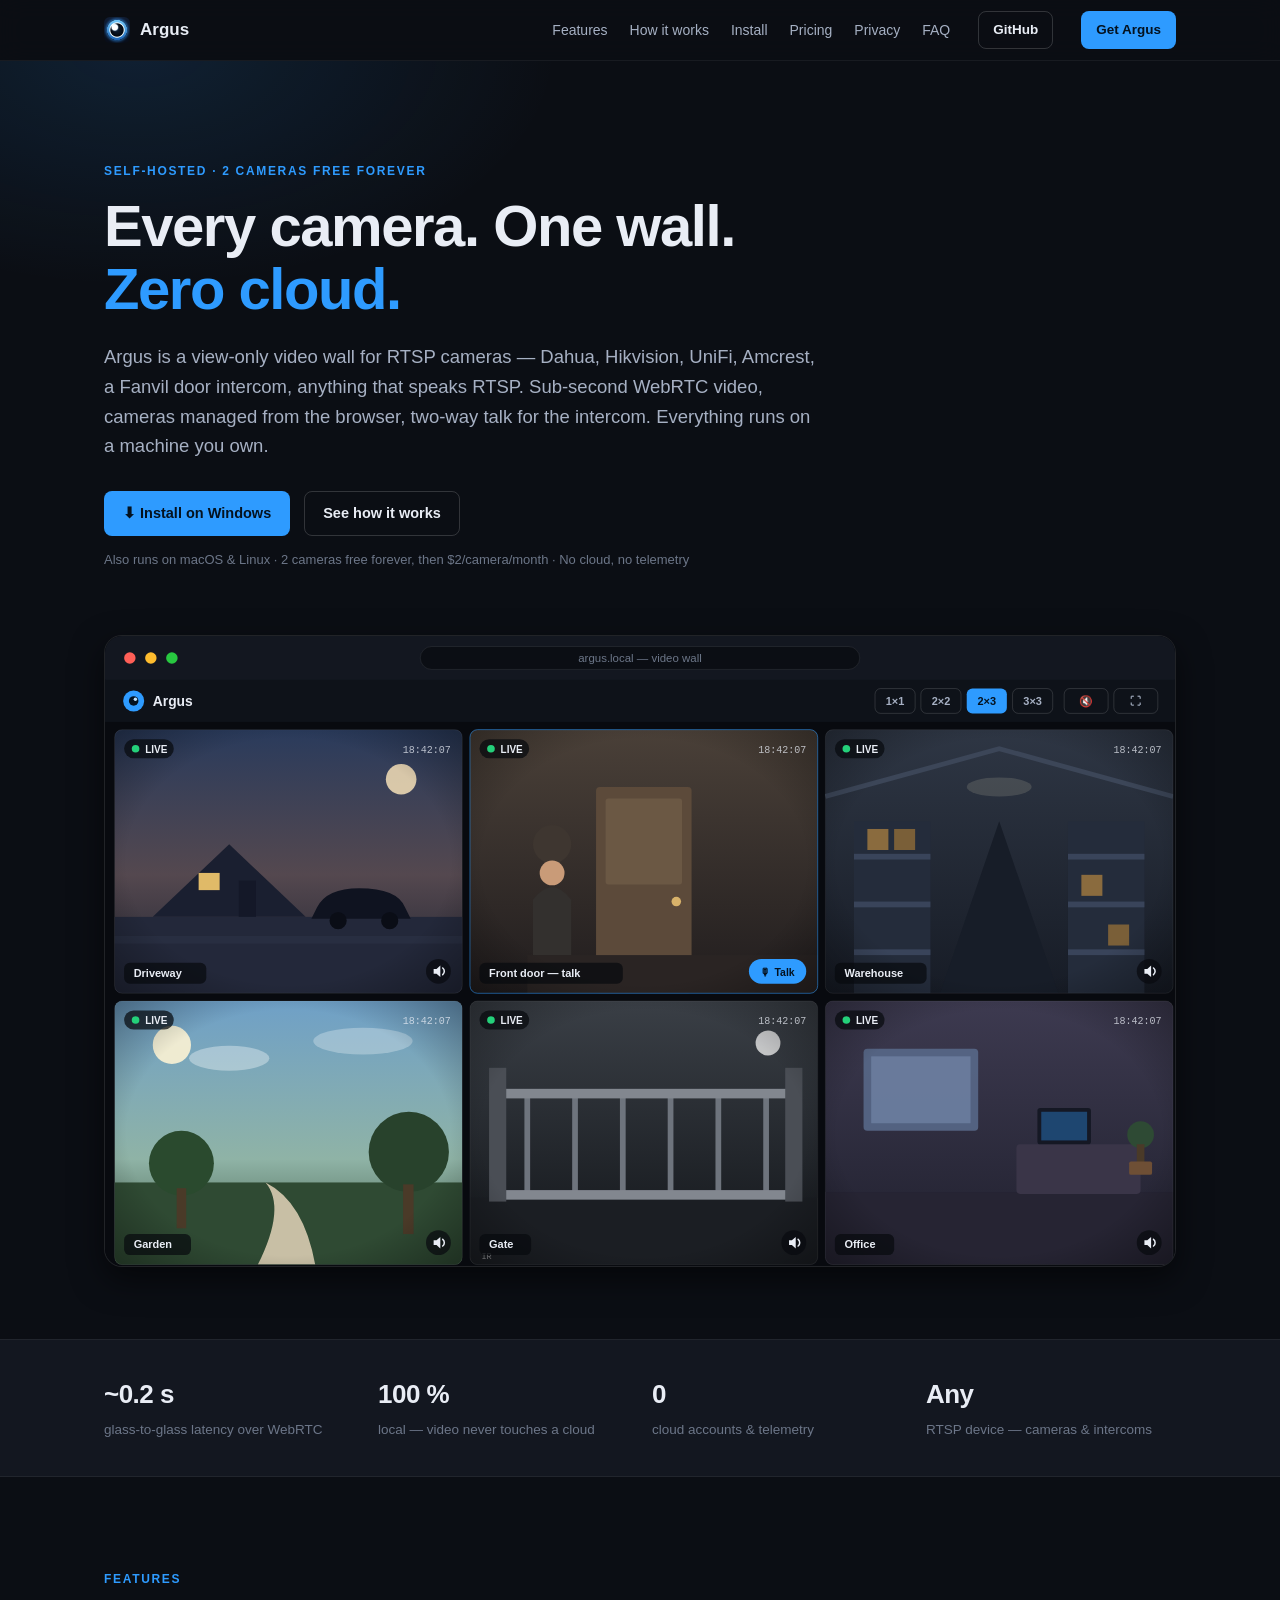
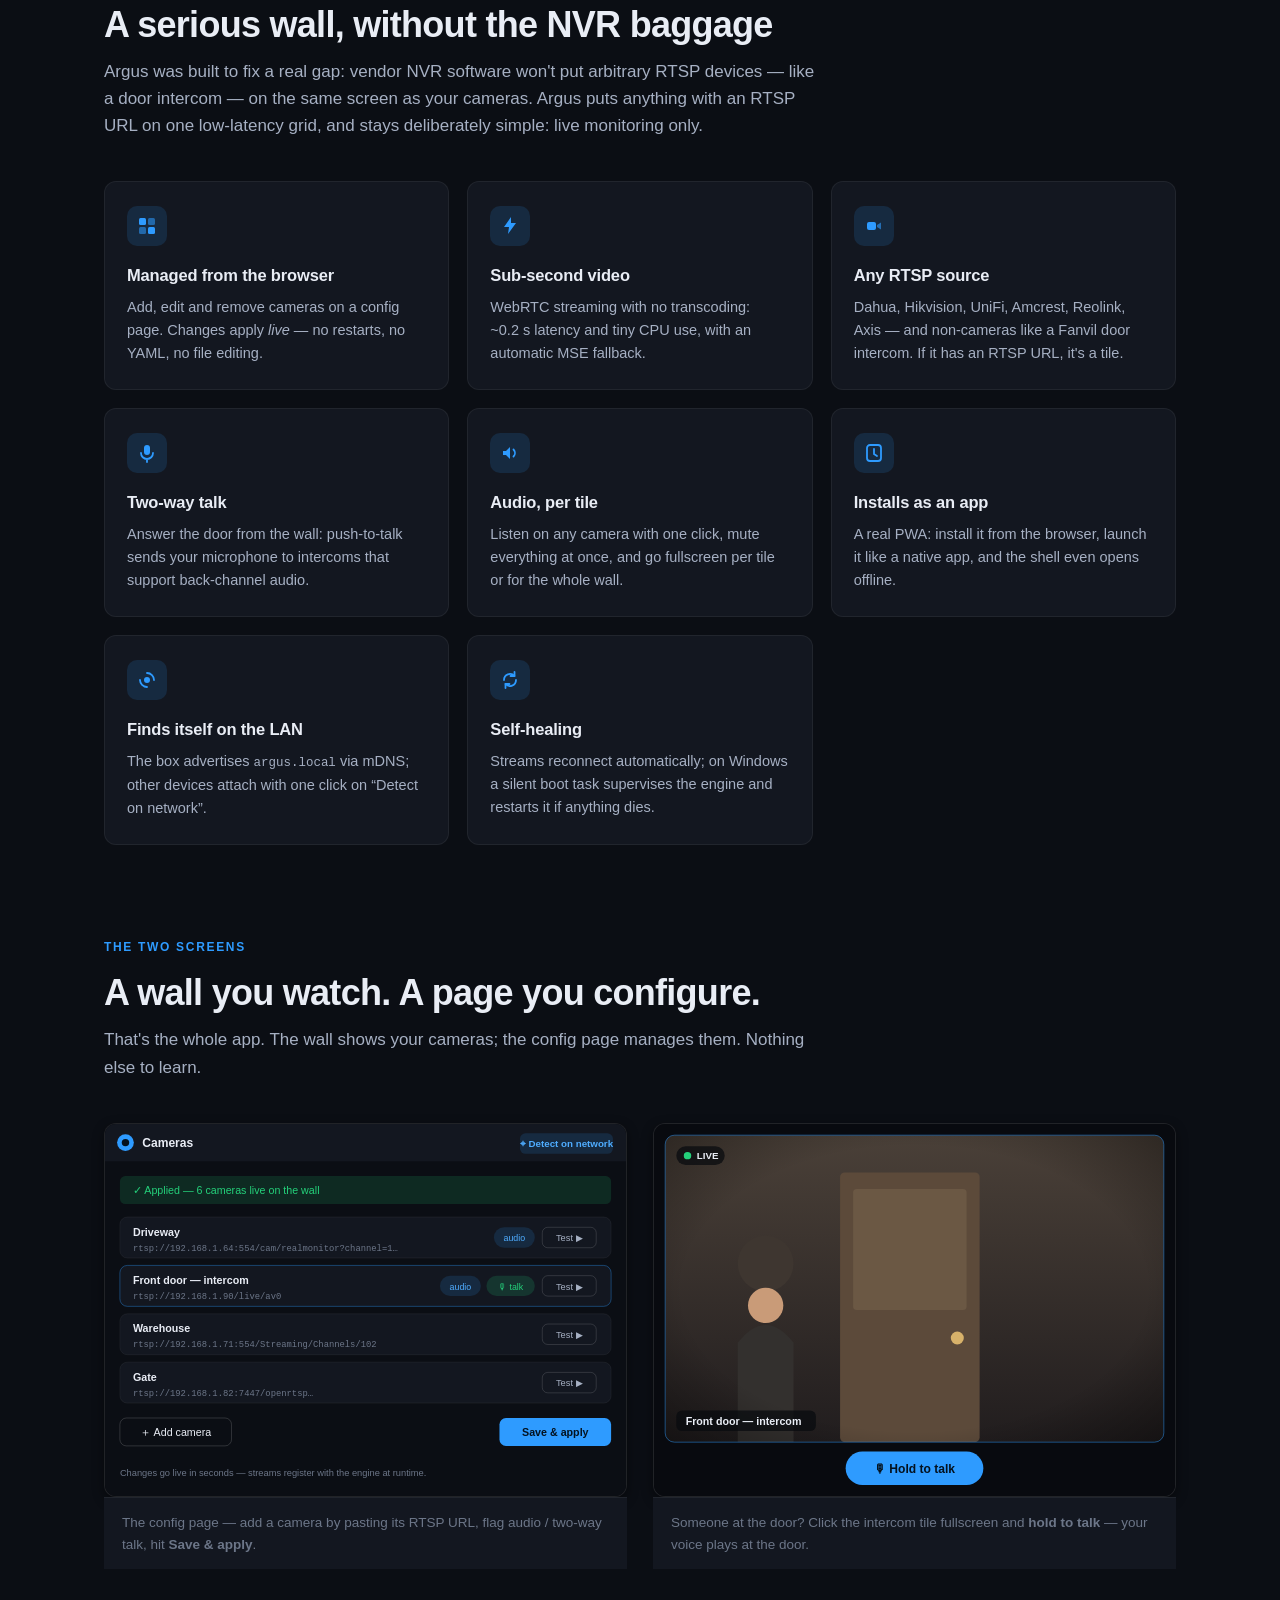
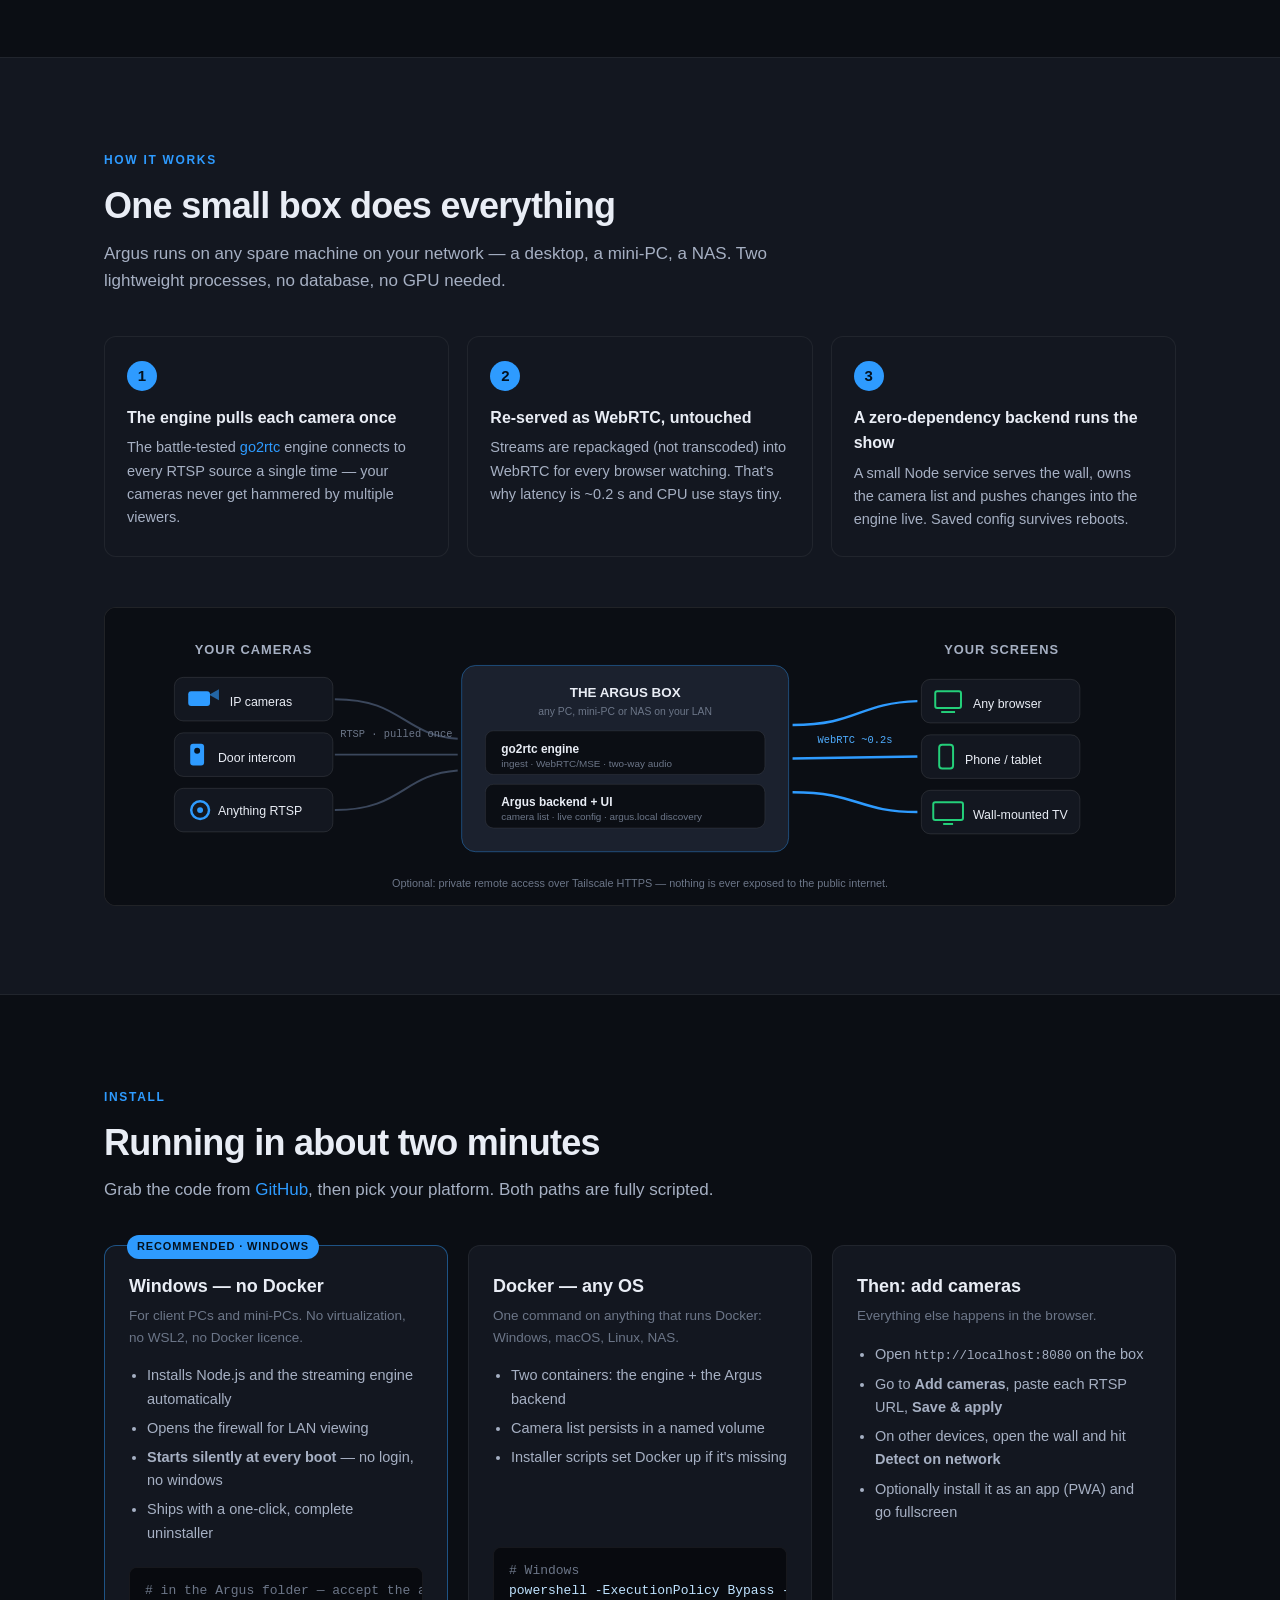
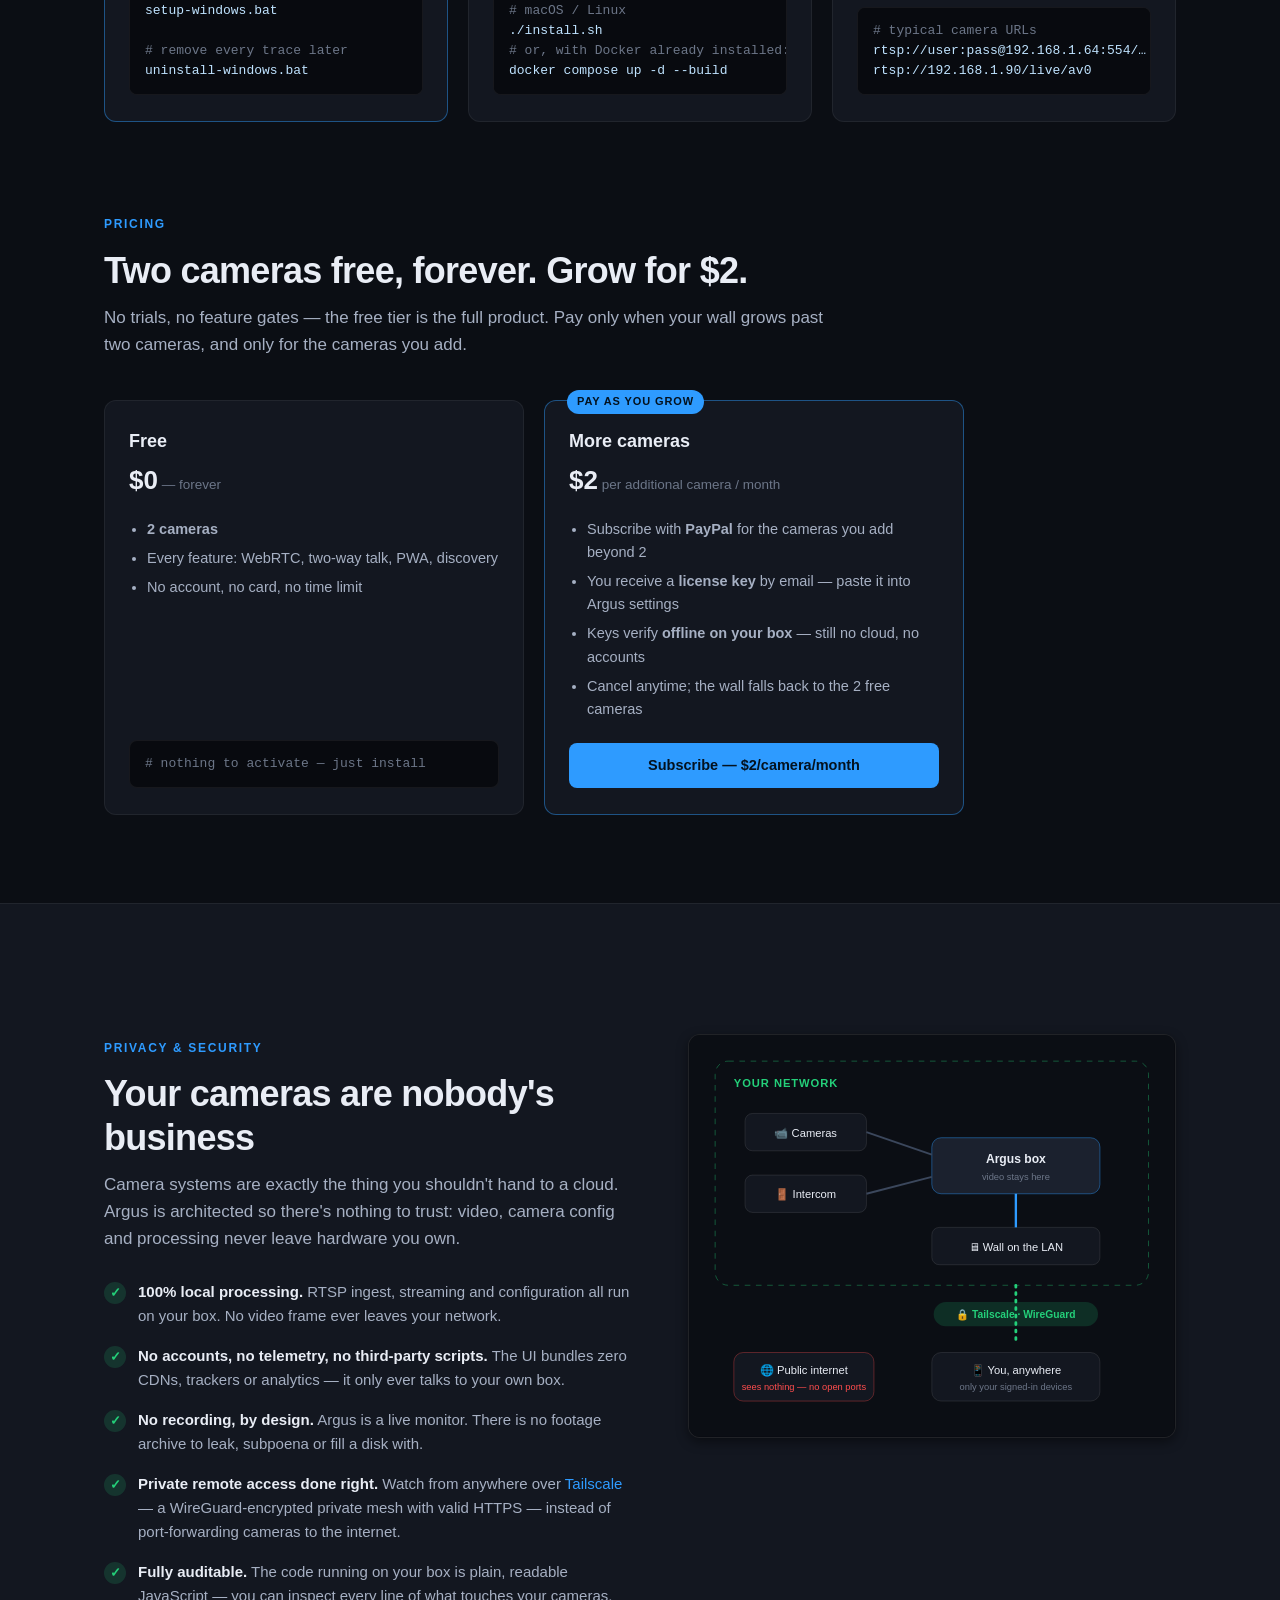
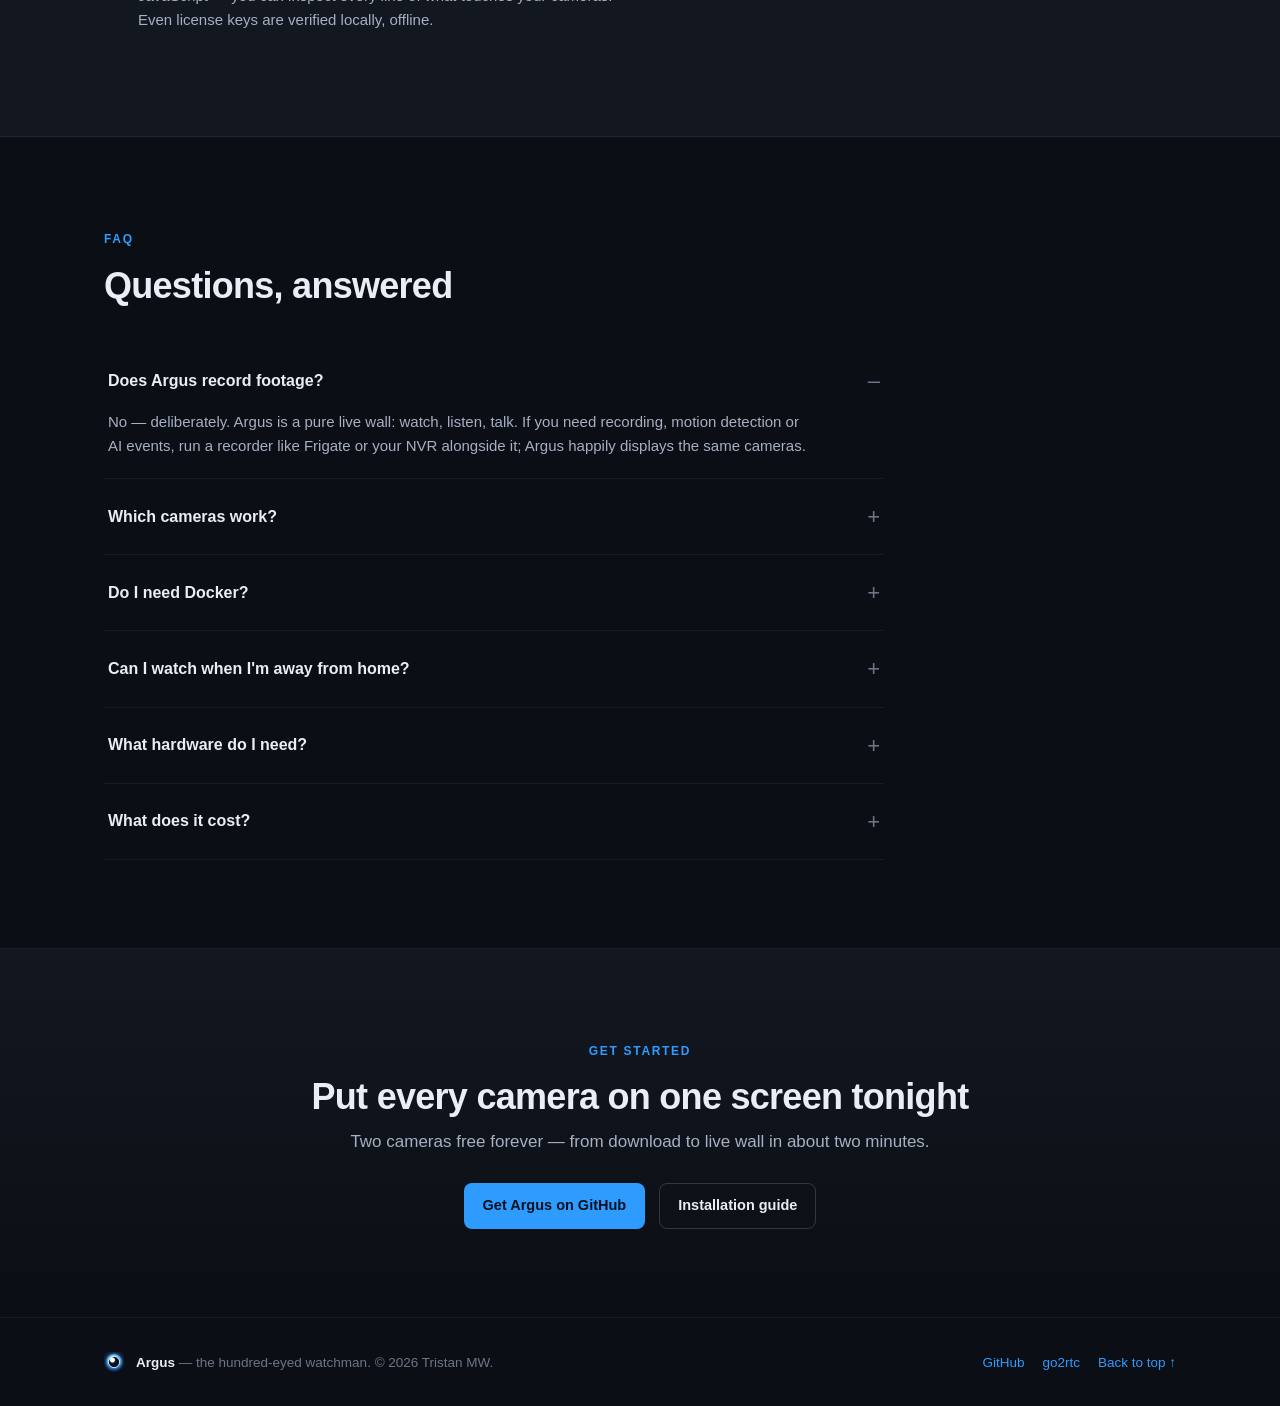
==== commit cf883ef8: "Monetisation: 2 cameras free, $2/camera/month via offline license keys - licensing.js: Ed25519-verif" ====
--- a/landing/index.html
+++ b/landing/index.html
@@ -208,6 +208,7 @@
       <a href="#features">Features</a>
       <a href="#how">How it works</a>
       <a href="#install">Install</a>
+      <a href="#pricing">Pricing</a>
       <a href="#security">Privacy</a>
       <a href="#faq">FAQ</a>
     </div>
@@ -219,7 +220,7 @@
 <!-- ══ Hero ═══════════════════════════════════════════════════════════ -->
 <header class="hero" id="top">
   <div class="wrap">
-    <span class="kicker">Free &amp; open-source · Self-hosted</span>
+    <span class="kicker">Self-hosted · 2 cameras free forever</span>
     <h1>Every camera. One wall.<br><span class="hl">Zero cloud.</span></h1>
     <p class="lede">
       Argus is a view-only video wall for RTSP cameras — Dahua, Hikvision, UniFi,
@@ -231,7 +232,7 @@
       <a class="btn btn-primary" href="#install">⬇ Install on Windows</a>
       <a class="btn btn-ghost" href="#how">See how it works</a>
     </div>
-    <p class="hero-note">Also runs on macOS &amp; Linux · MIT licensed · No accounts, no subscription, no telemetry</p>
+    <p class="hero-note">Also runs on macOS &amp; Linux · 2 cameras free forever, then $2/camera/month · No cloud, no telemetry</p>
 
     <!-- Video wall mock -->
     <div class="hero-visual" role="img" aria-label="The Argus video wall: a 3-by-2 grid of live camera tiles with layout and mute controls">
@@ -442,7 +443,7 @@
   <div class="wrap">
     <div class="stat"><b>~0.2 s</b><span>glass-to-glass latency over WebRTC</span></div>
     <div class="stat"><b>100 %</b><span>local — video never touches a cloud</span></div>
-    <div class="stat"><b>0</b><span>accounts, subscriptions &amp; telemetry</span></div>
+    <div class="stat"><b>0</b><span>cloud accounts &amp; telemetry</span></div>
     <div class="stat"><b>Any</b><span>RTSP device — cameras &amp; intercoms</span></div>
   </div>
 </div>
@@ -738,6 +739,45 @@
   </div>
 </section>
 
+<!-- ══ Pricing ═══════════════════════════════════════════════════════ -->
+<section id="pricing" style="padding-top:0">
+  <div class="wrap">
+    <span class="kicker">Pricing</span>
+    <h2>Two cameras free, forever. Grow for $2.</h2>
+    <p class="lede">
+      No trials, no feature gates — the free tier is the full product. Pay only
+      when your wall grows past two cameras, and only for the cameras you add.
+    </p>
+    <div class="install-grid" style="max-width:860px">
+      <div class="install-card">
+        <h3>Free</h3>
+        <p class="sub"><b style="color:var(--text-primary);font-size:26px">$0</b> — forever</p>
+        <ul>
+          <li><b>2 cameras</b></li>
+          <li>Every feature: WebRTC, two-way talk, PWA, discovery</li>
+          <li>No account, no card, no time limit</li>
+        </ul>
+        <pre><span class="c"># nothing to activate — just install</span></pre>
+      </div>
+      <div class="install-card rec">
+        <span class="pill">Pay as you grow</span>
+        <h3>More cameras</h3>
+        <p class="sub"><b style="color:var(--text-primary);font-size:26px">$2</b> per additional camera / month</p>
+        <ul>
+          <li>Subscribe with <b>PayPal</b> for the cameras you add beyond 2</li>
+          <li>You receive a <b>license key</b> by email — paste it into Argus settings</li>
+          <li>Keys verify <b>offline on your box</b> — still no cloud, no accounts</li>
+          <li>Cancel anytime; the wall falls back to the 2 free cameras</li>
+        </ul>
+        <!-- PayPal subscribe button goes here once the billing plan exists:
+             see docs/monetisation.md. Until then, email support to subscribe. -->
+        <a class="btn btn-primary" href="mailto:tristan@alasia.co.za?subject=Argus%20subscription"
+           style="justify-content:center">Subscribe — $2/camera/month</a>
+      </div>
+    </div>
+  </div>
+</section>
+
 <!-- ══ Security ══════════════════════════════════════════════════════ -->
 <section id="security" style="background:var(--bg-panel); border-top:1px solid var(--border-subtle); border-bottom:1px solid var(--border-subtle)">
   <div class="wrap">
@@ -755,7 +795,7 @@
           <li><span class="tick">✓</span><span><b>No accounts, no telemetry, no third-party scripts.</b> The UI bundles zero CDNs, trackers or analytics — it only ever talks to your own box.</span></li>
           <li><span class="tick">✓</span><span><b>No recording, by design.</b> Argus is a live monitor. There is no footage archive to leak, subpoena or fill a disk with.</span></li>
           <li><span class="tick">✓</span><span><b>Private remote access done right.</b> Watch from anywhere over <a href="https://tailscale.com" rel="noopener">Tailscale</a> — a WireGuard-encrypted private mesh with valid HTTPS — instead of port-forwarding cameras to the internet.</span></li>
-          <li><span class="tick">✓</span><span><b>Open source, MIT licensed.</b> Every line is auditable. No binary blobs beyond the open-source go2rtc engine itself.</span></li>
+          <li><span class="tick">✓</span><span><b>Fully auditable.</b> The code running on your box is plain, readable JavaScript — you can inspect every line of what touches your cameras. Even license keys are verified locally, offline.</span></li>
         </ul>
       </div>
       <div class="shot" role="img" aria-label="Diagram: your network stays private; remote viewers connect through an encrypted Tailscale tunnel">
@@ -833,7 +873,7 @@
       </details>
       <details>
         <summary>What does it cost?</summary>
-        <p>Nothing. Argus is MIT-licensed open source. There is no cloud tier, no premium unlock and no subscription — it's yours to run, modify and redistribute.</p>
+        <p>Two cameras are free forever, with every feature included. From the third camera onwards it's $2 per camera per month, paid by PayPal subscription — you get a license key by email and paste it into Argus once. The key is verified on your own box, offline; there's still no cloud account and no telemetry. Cancel anytime and the wall simply falls back to the two free cameras.</p>
       </details>
     </div>
   </div>
@@ -844,7 +884,7 @@
   <div class="wrap">
     <span class="kicker">Get started</span>
     <h2>Put every camera on one screen tonight</h2>
-    <p class="lede" style="margin:0 auto">Free, open source, and yours — from download to live wall in about two minutes.</p>
+    <p class="lede" style="margin:0 auto">Two cameras free forever — from download to live wall in about two minutes.</p>
     <div class="hero-ctas">
       <a class="btn btn-primary" href="https://github.com/TristanMW/argus-videowall" rel="noopener">Get Argus on GitHub</a>
       <a class="btn btn-ghost" href="#install">Installation guide</a>
@@ -855,7 +895,7 @@
 <footer>
   <div class="wrap foot">
     <img src="icons/icon-192.png" alt="">
-    <span><b style="color:var(--text-primary)">Argus</b> — the hundred-eyed watchman. MIT © 2026 Tristan MW.</span>
+    <span><b style="color:var(--text-primary)">Argus</b> — the hundred-eyed watchman. © 2026 Tristan MW.</span>
     <span class="sp">
       <a href="https://github.com/TristanMW/argus-videowall" rel="noopener">GitHub</a>
       <a href="https://github.com/AlexxIT/go2rtc" rel="noopener">go2rtc</a>
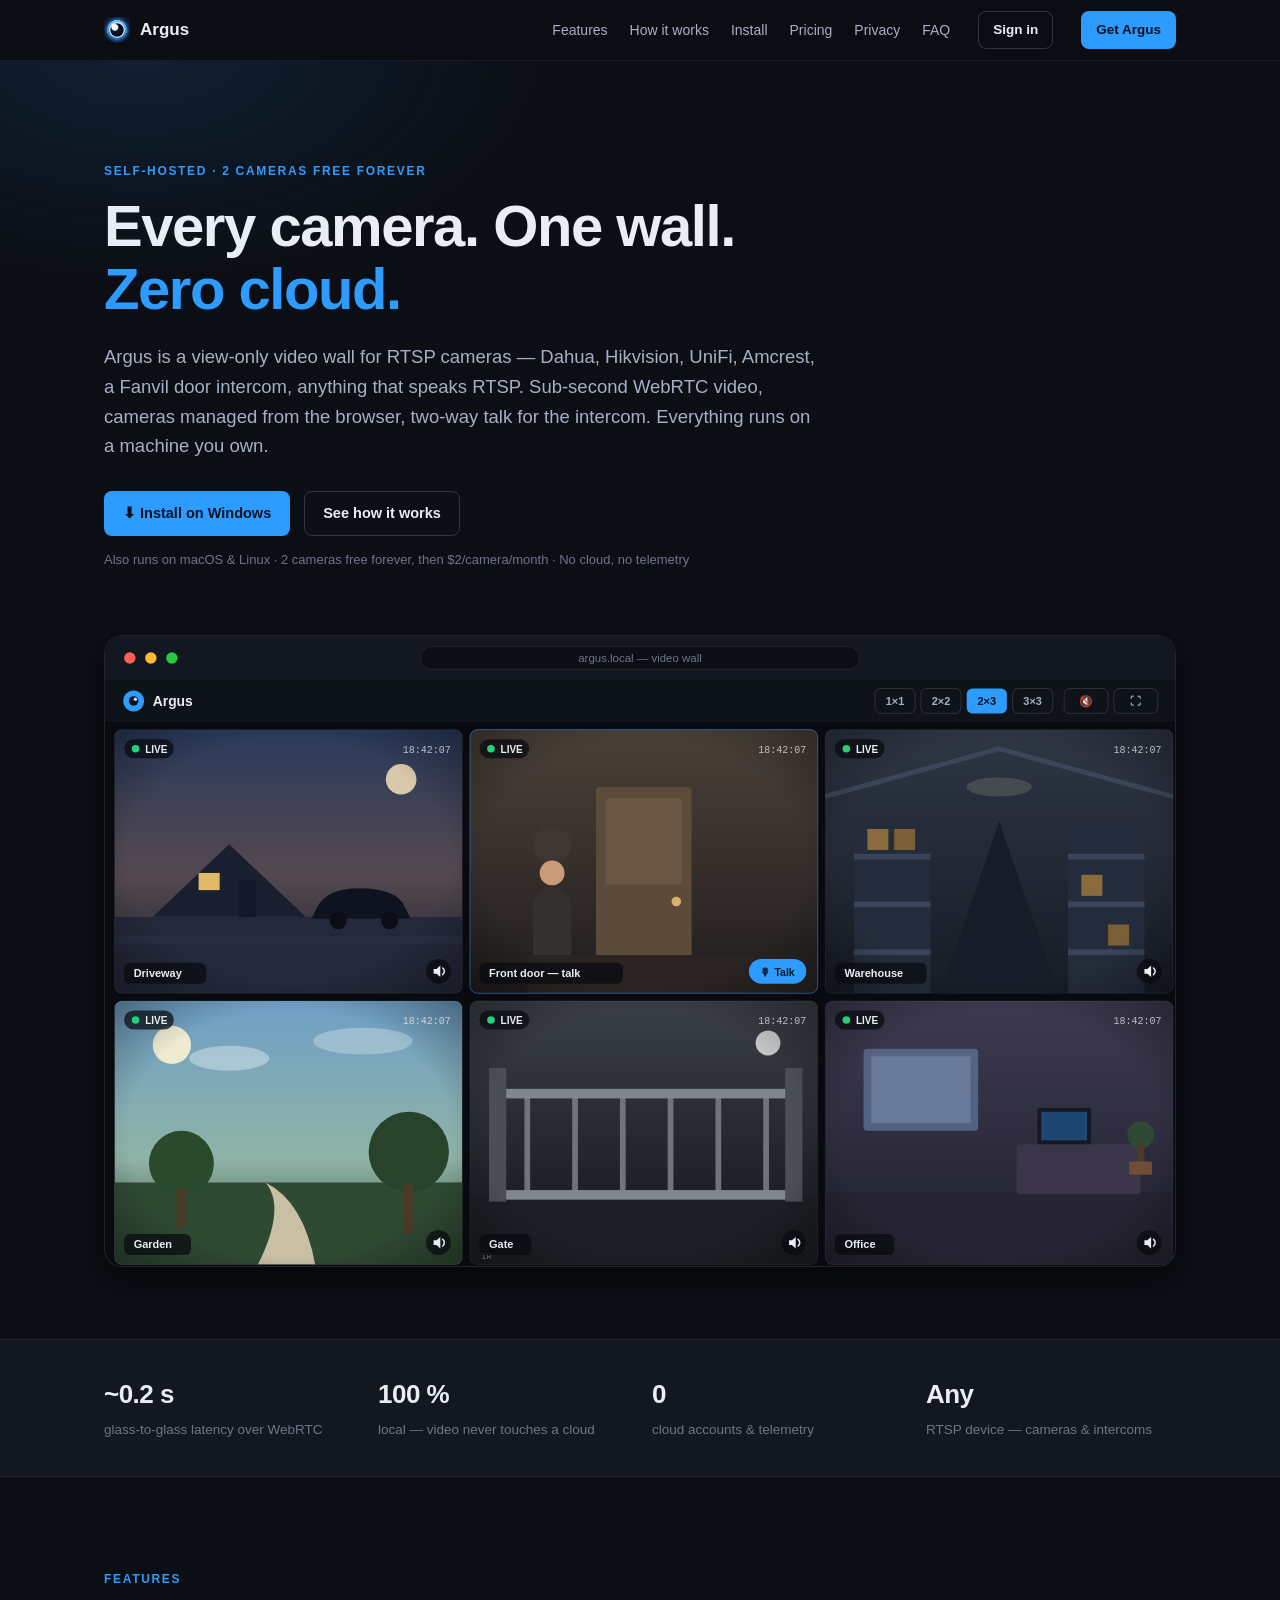
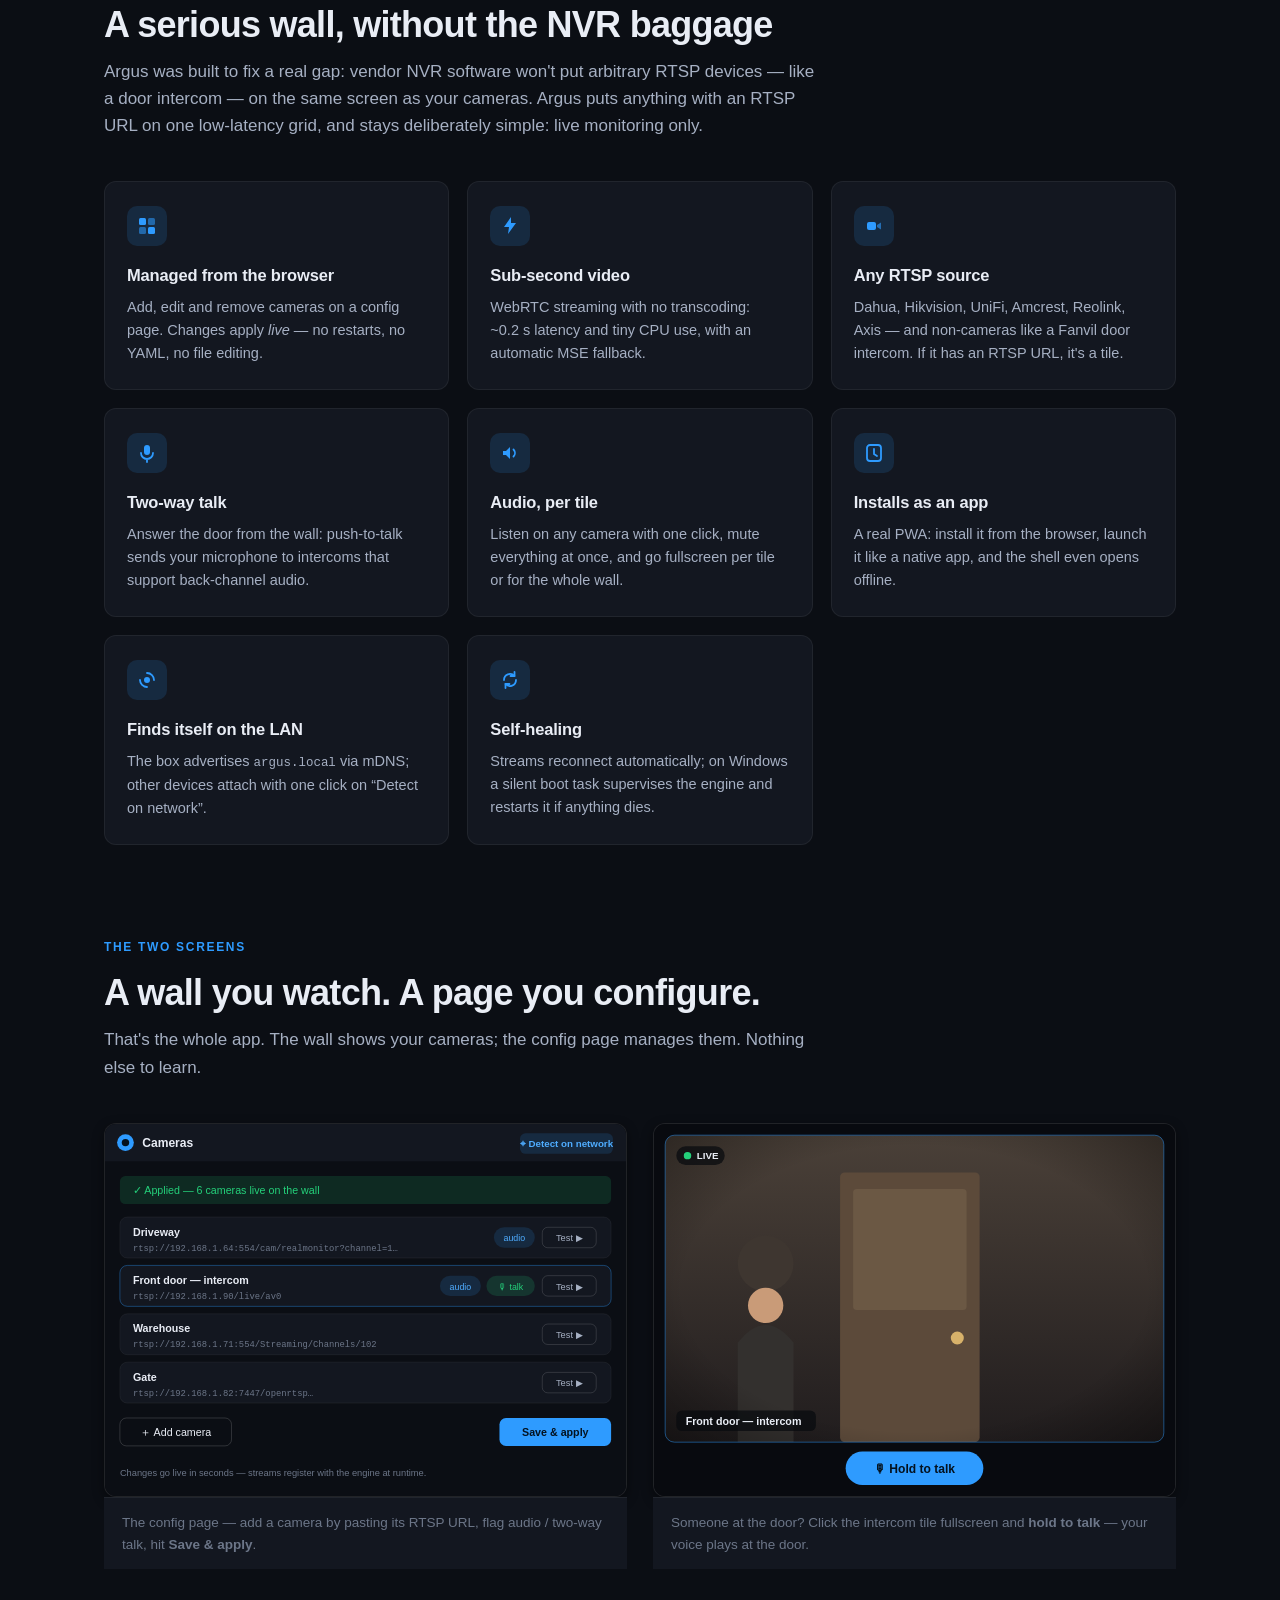
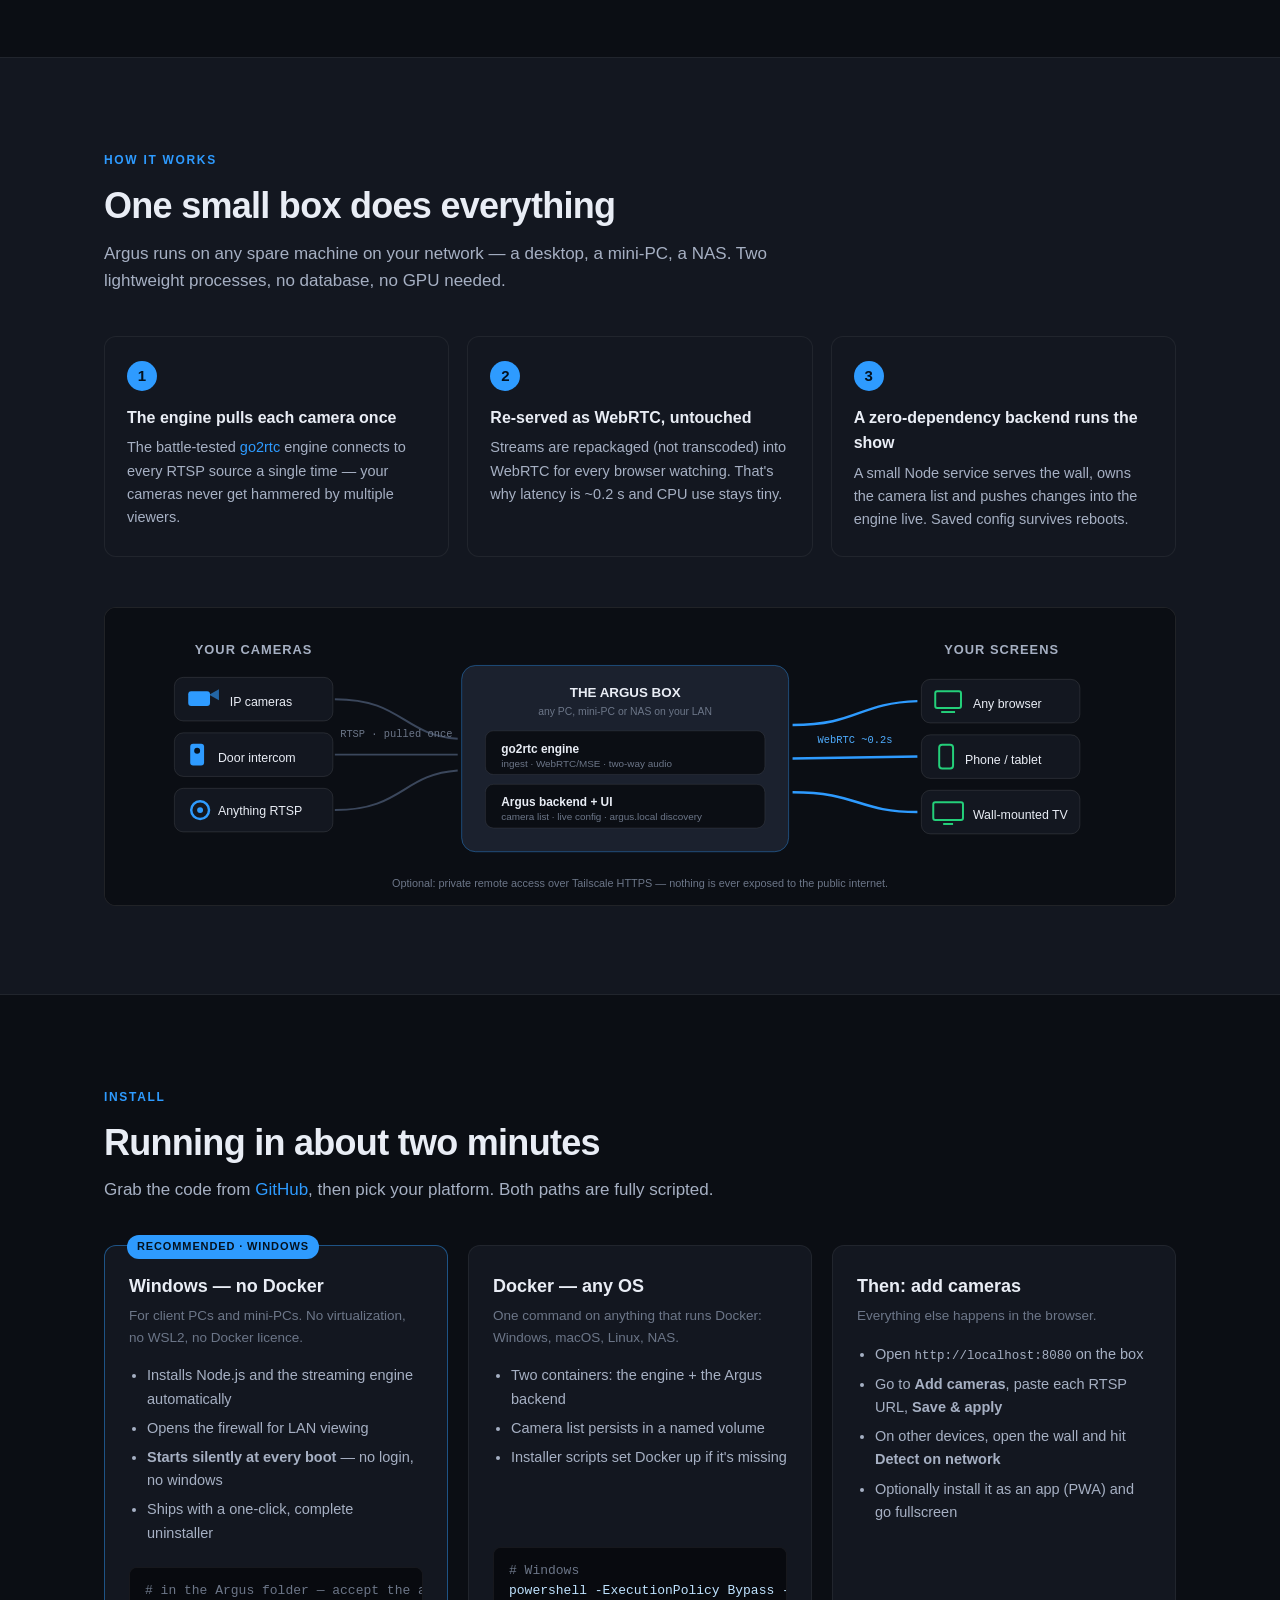
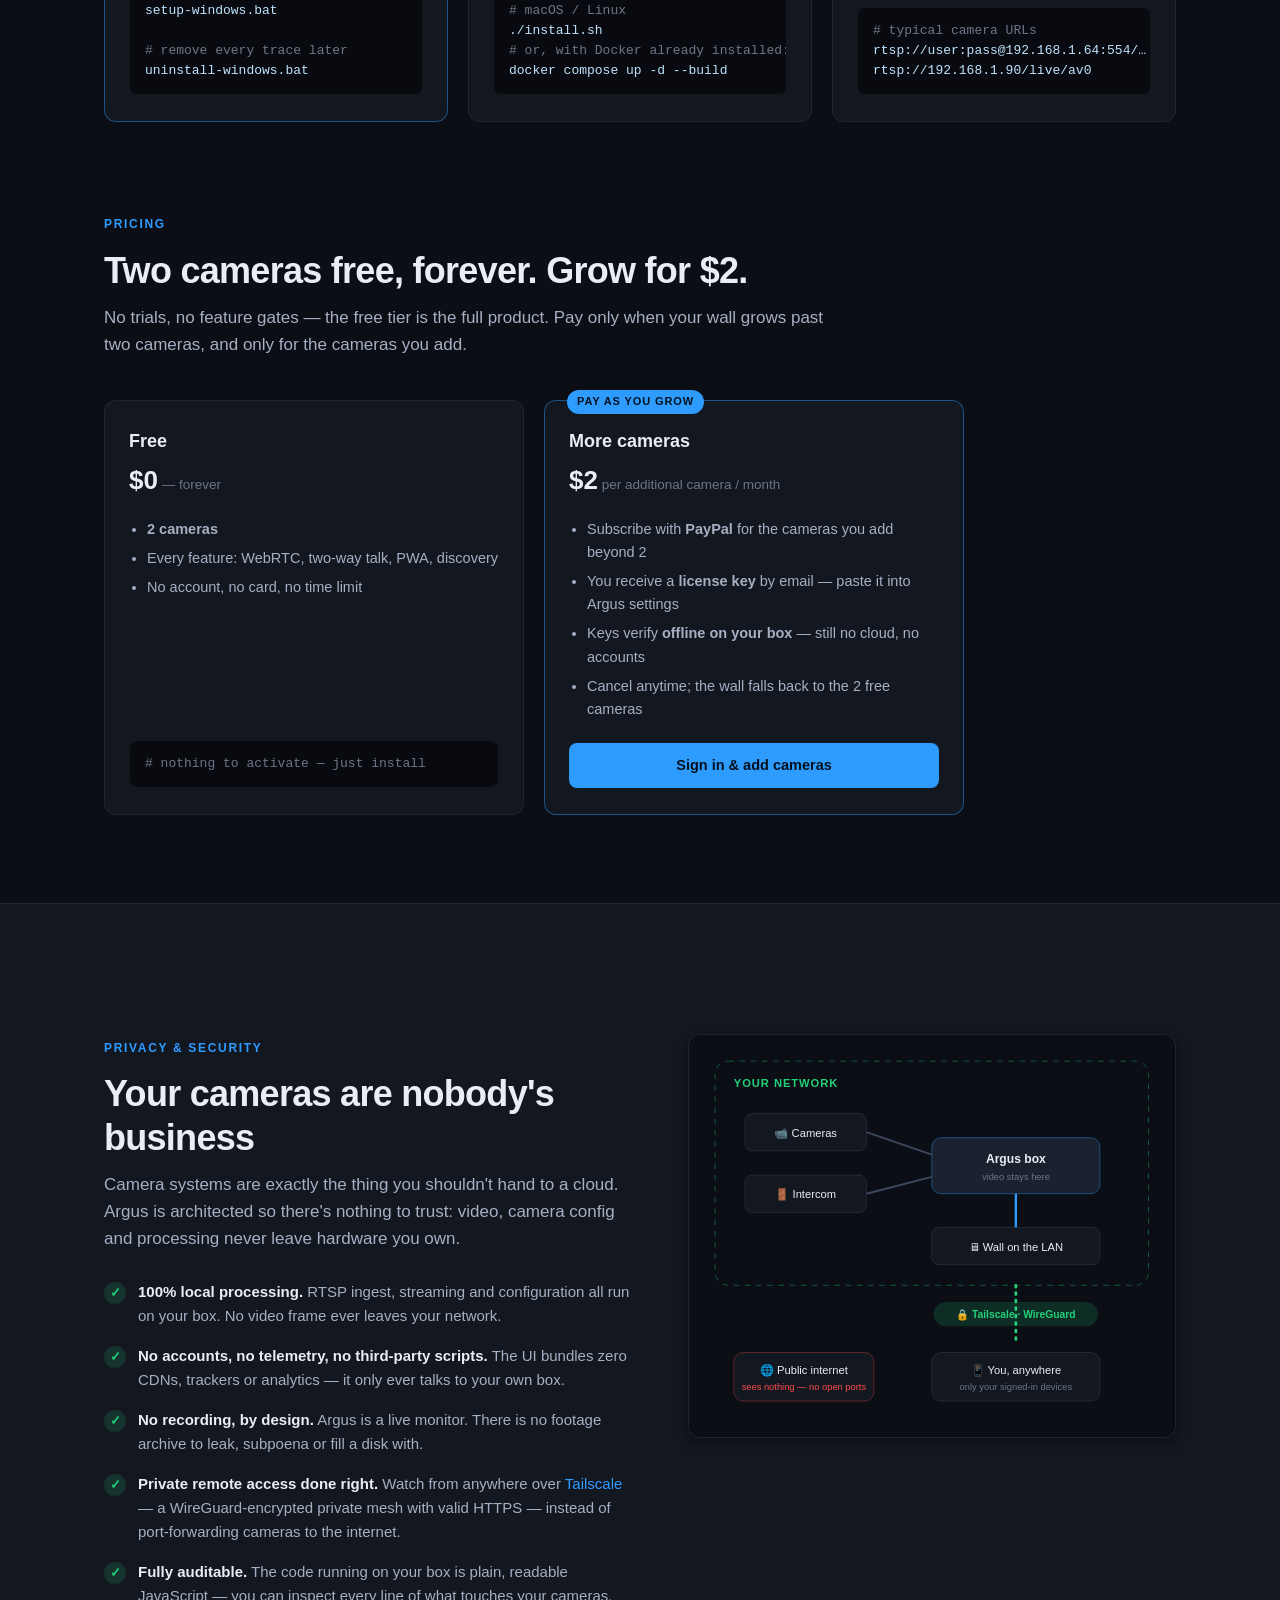
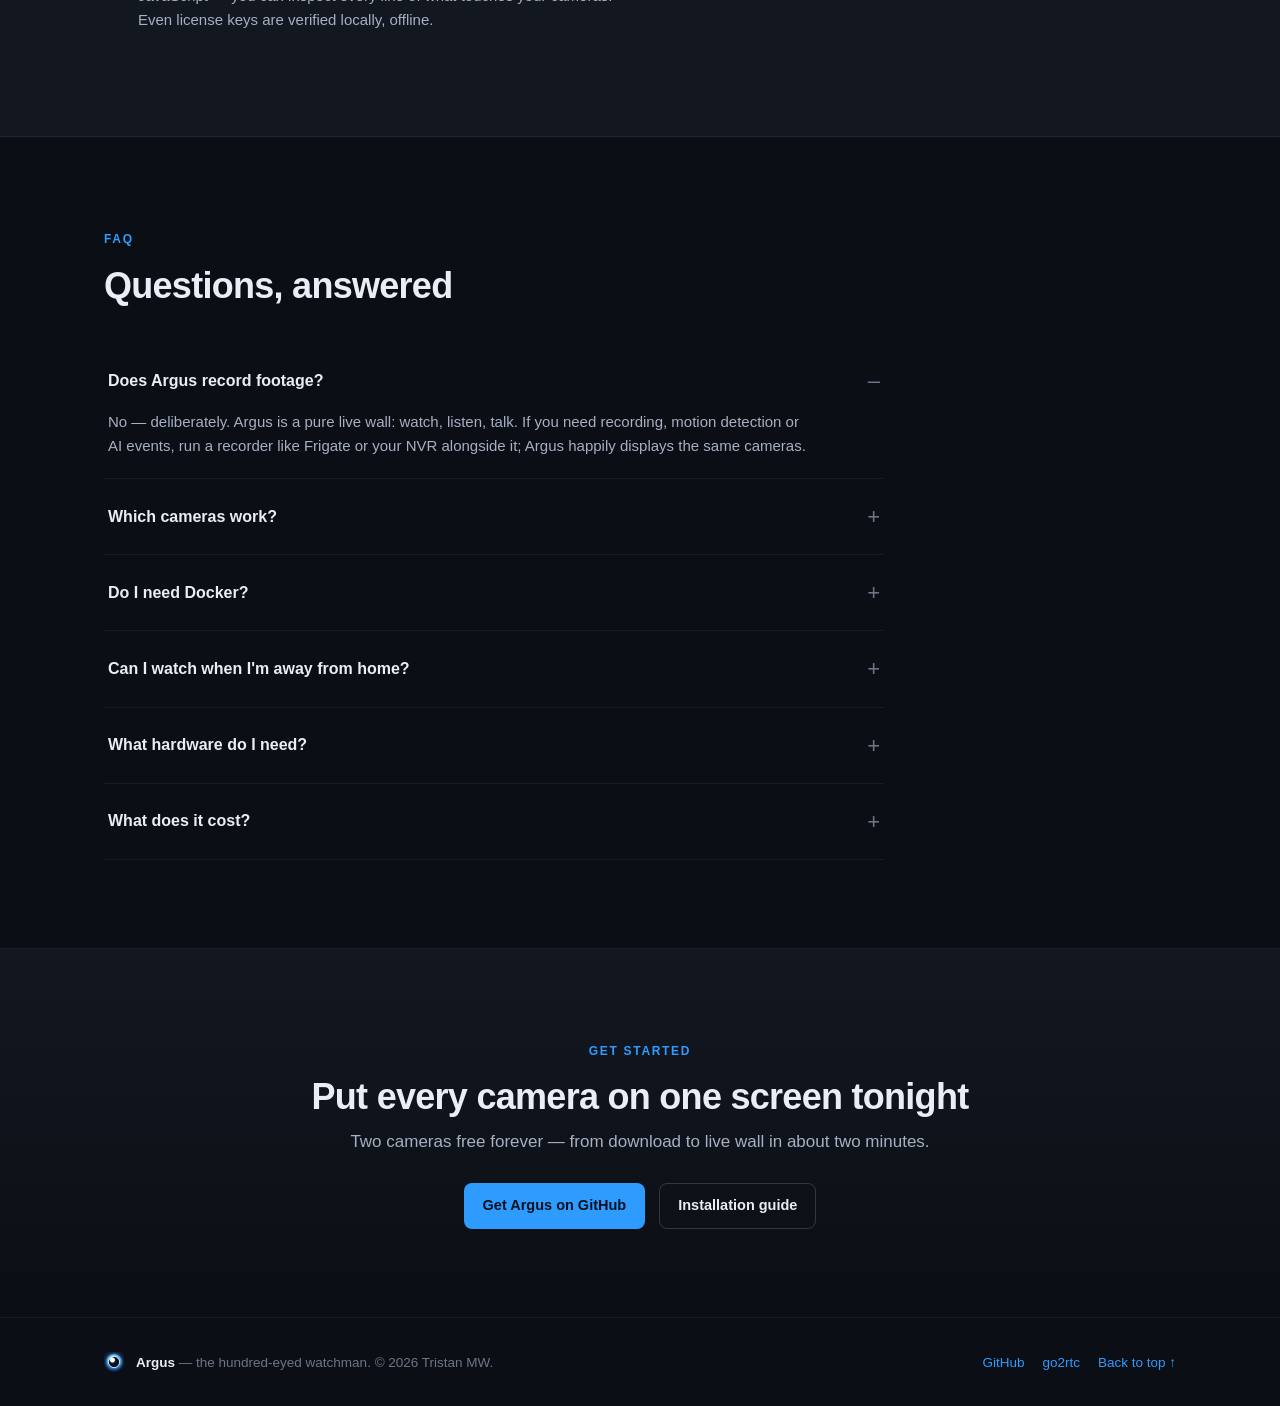
==== commit 55d0196e: "Source-available license + account portal + admin entitlements + key sync - LICENSE: MIT -> Argus So" ====
--- a/landing/index.html
+++ b/landing/index.html
@@ -212,7 +212,7 @@
       <a href="#security">Privacy</a>
       <a href="#faq">FAQ</a>
     </div>
-    <a class="btn btn-ghost btn-sm" href="https://github.com/TristanMW/argus-videowall" rel="noopener">GitHub</a>
+    <a class="btn btn-ghost btn-sm" href="account.html">Sign in</a>
     <a class="btn btn-primary btn-sm" href="#install">Get Argus</a>
   </div>
 </nav>
@@ -769,10 +769,7 @@
           <li>Keys verify <b>offline on your box</b> — still no cloud, no accounts</li>
           <li>Cancel anytime; the wall falls back to the 2 free cameras</li>
         </ul>
-        <!-- PayPal subscribe button goes here once the billing plan exists:
-             see docs/monetisation.md. Until then, email support to subscribe. -->
-        <a class="btn btn-primary" href="mailto:tristan@alasia.co.za?subject=Argus%20subscription"
-           style="justify-content:center">Subscribe — $2/camera/month</a>
+        <a class="btn btn-primary" href="account.html" style="justify-content:center">Sign in &amp; add cameras</a>
       </div>
     </div>
   </div>
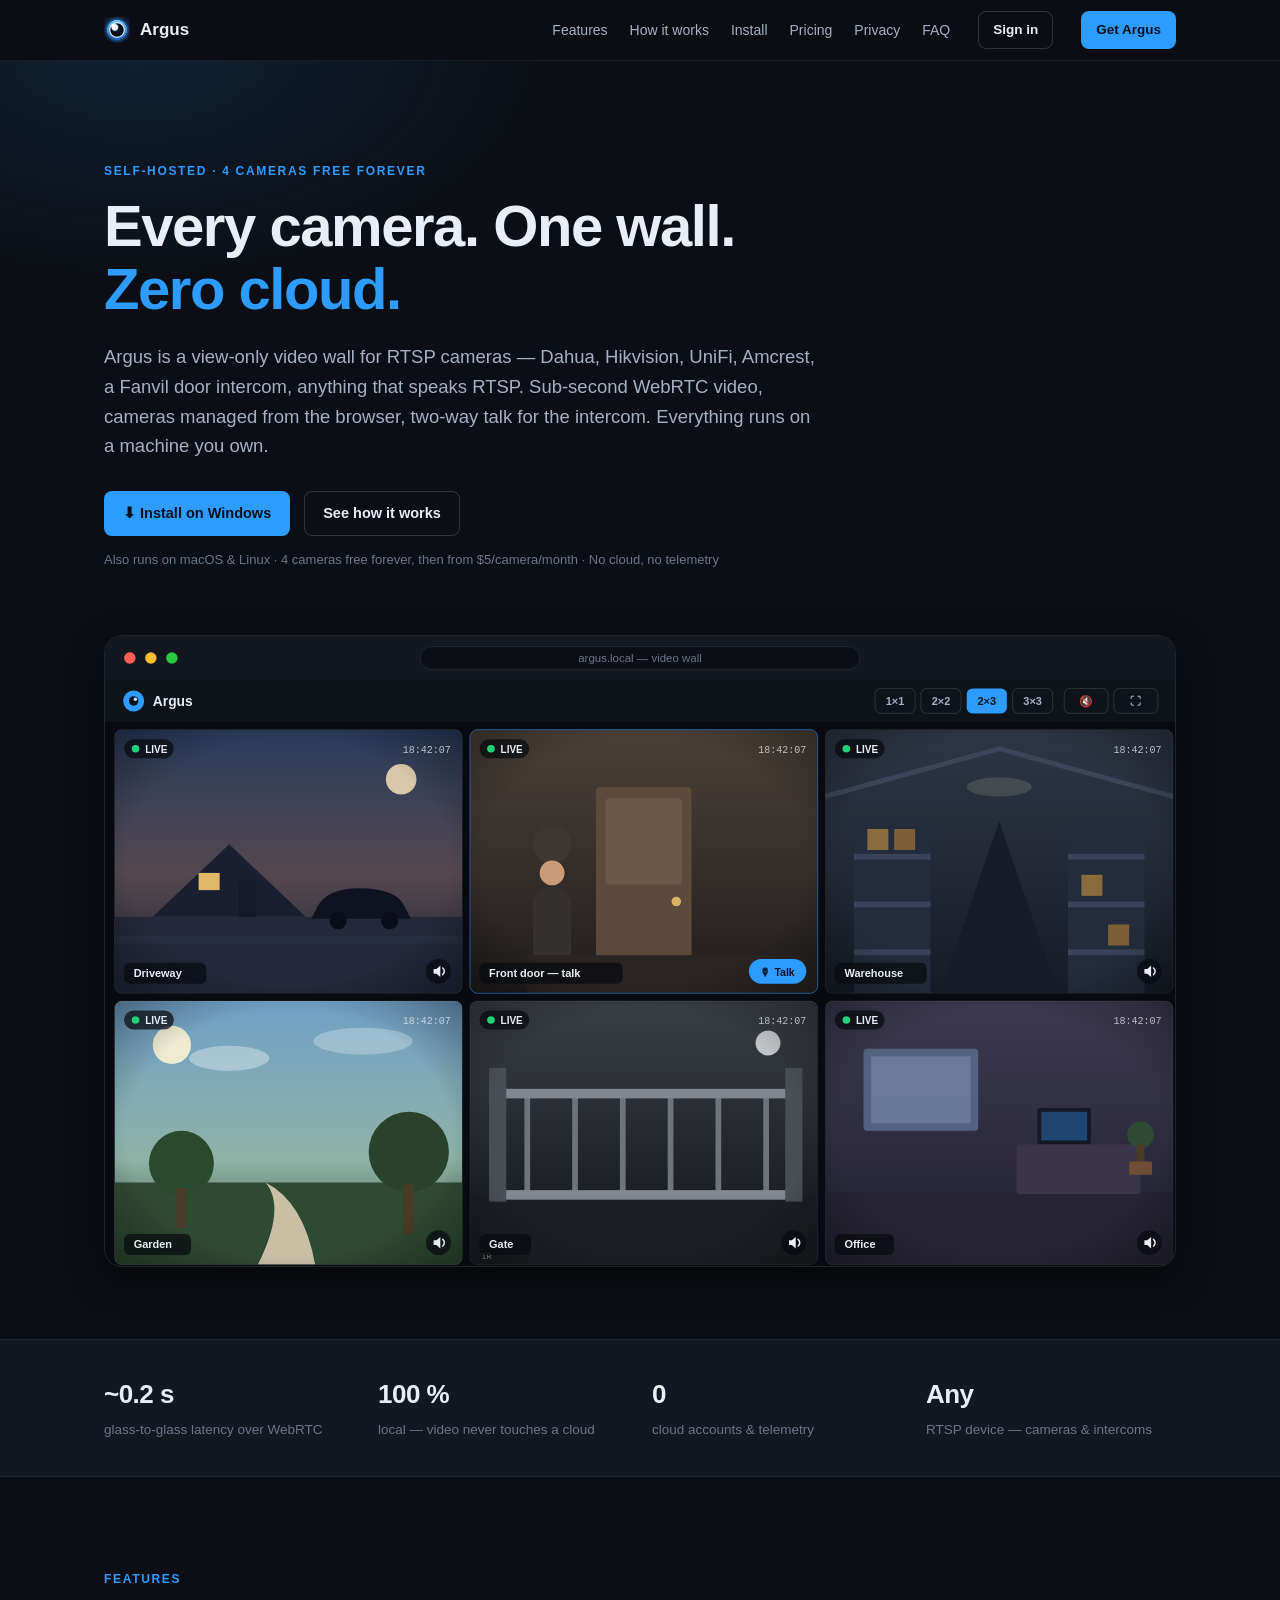
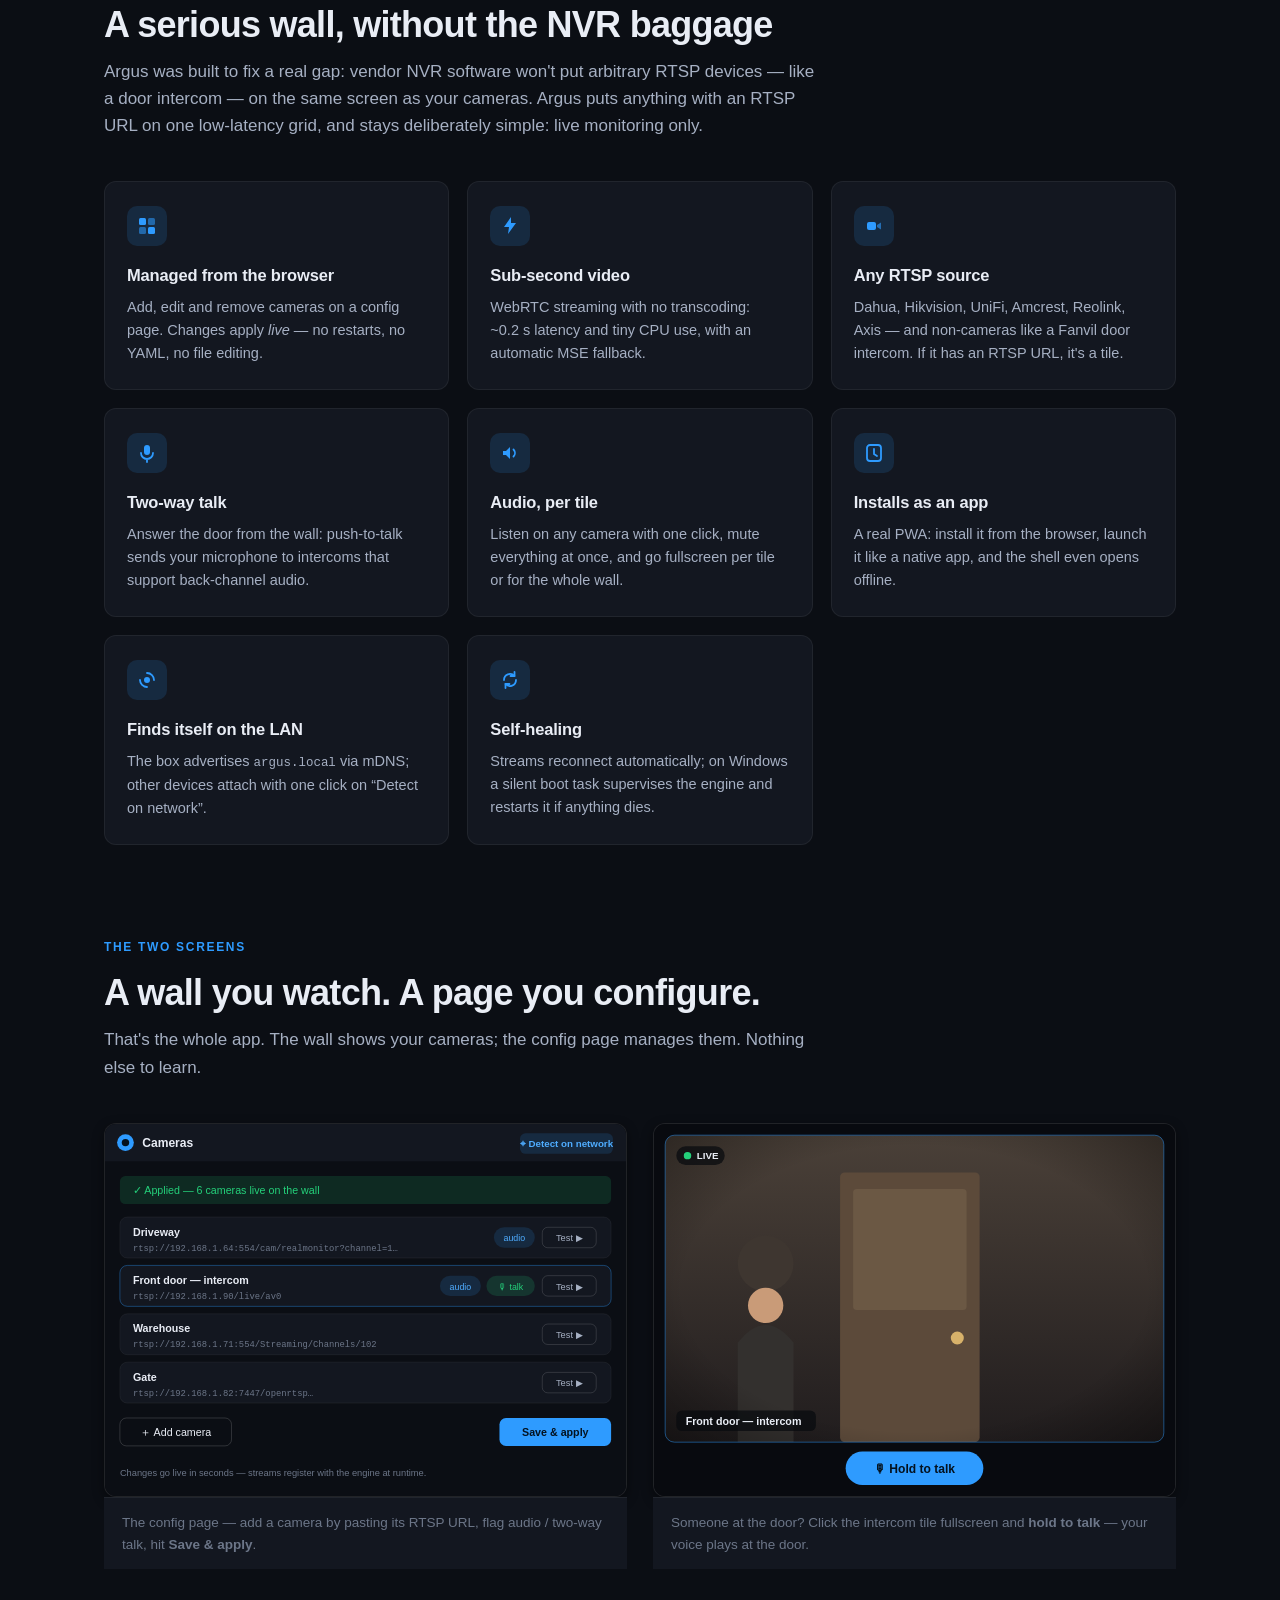
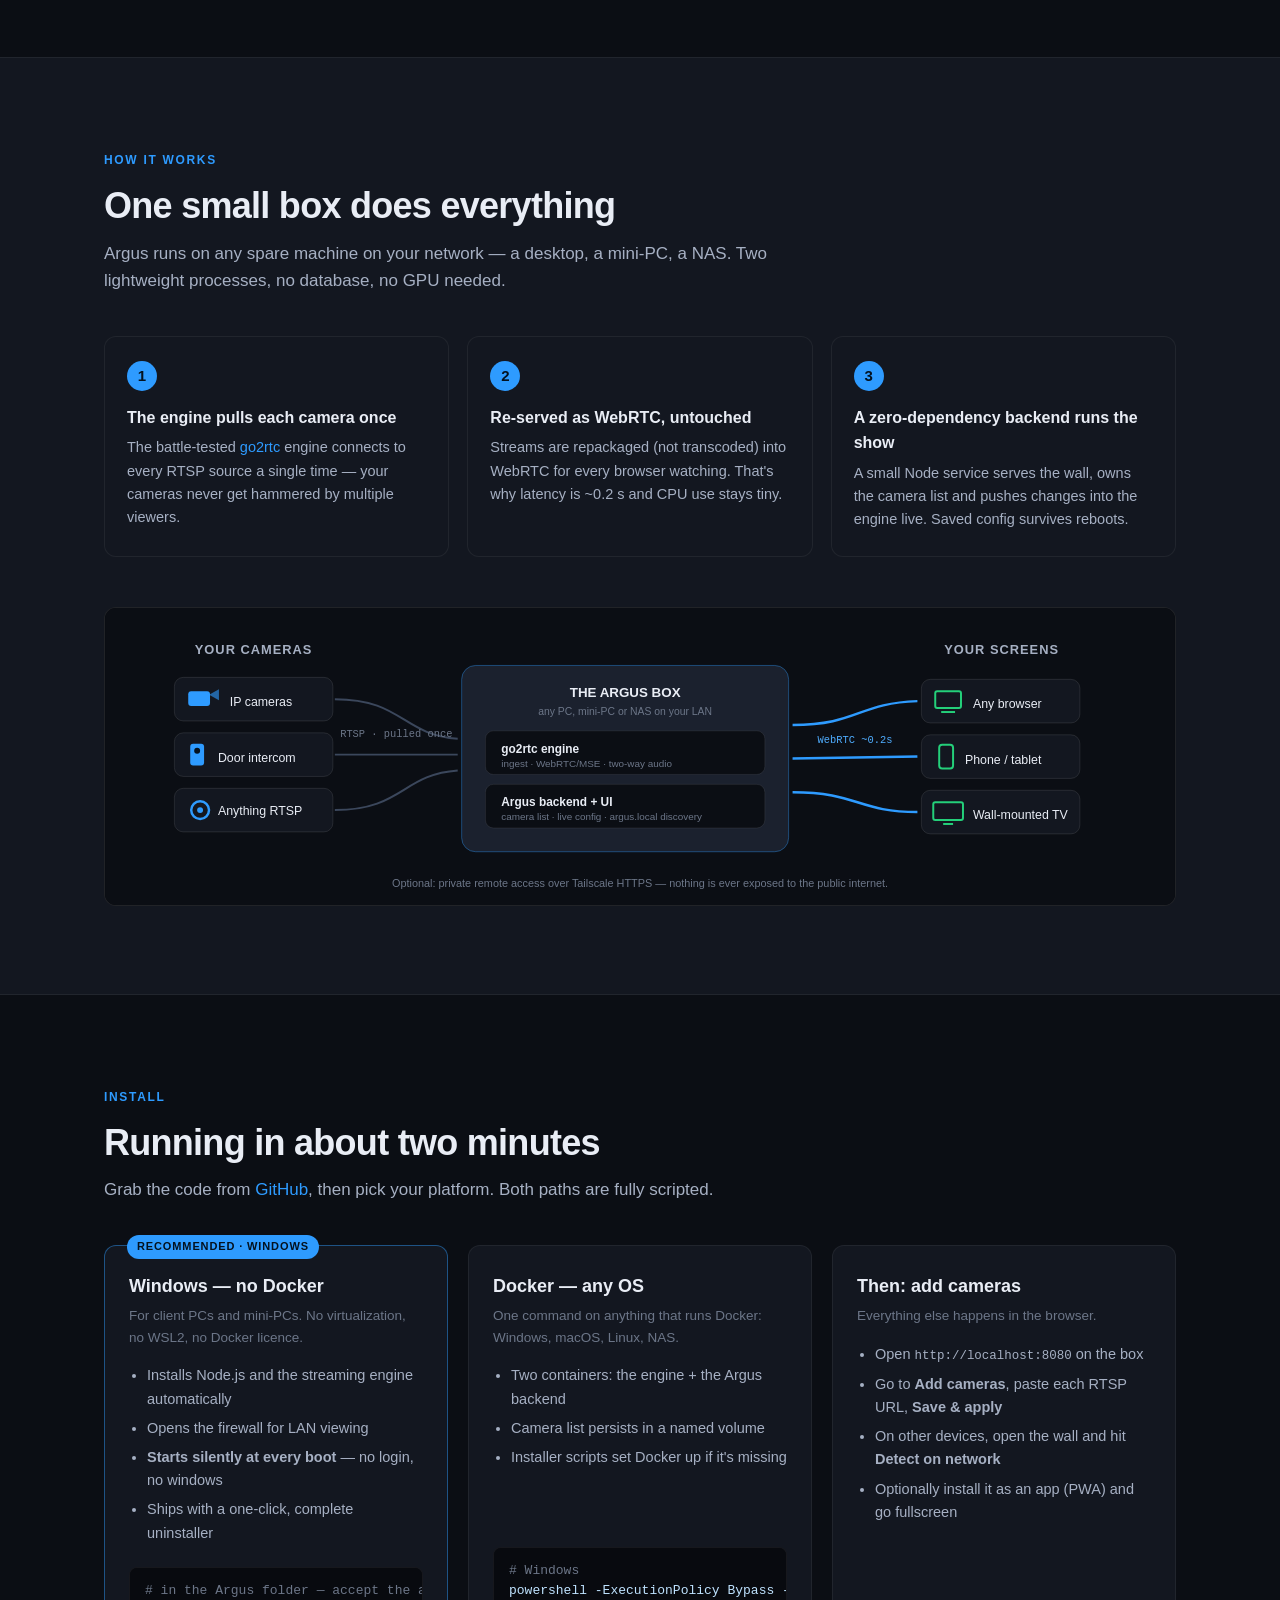
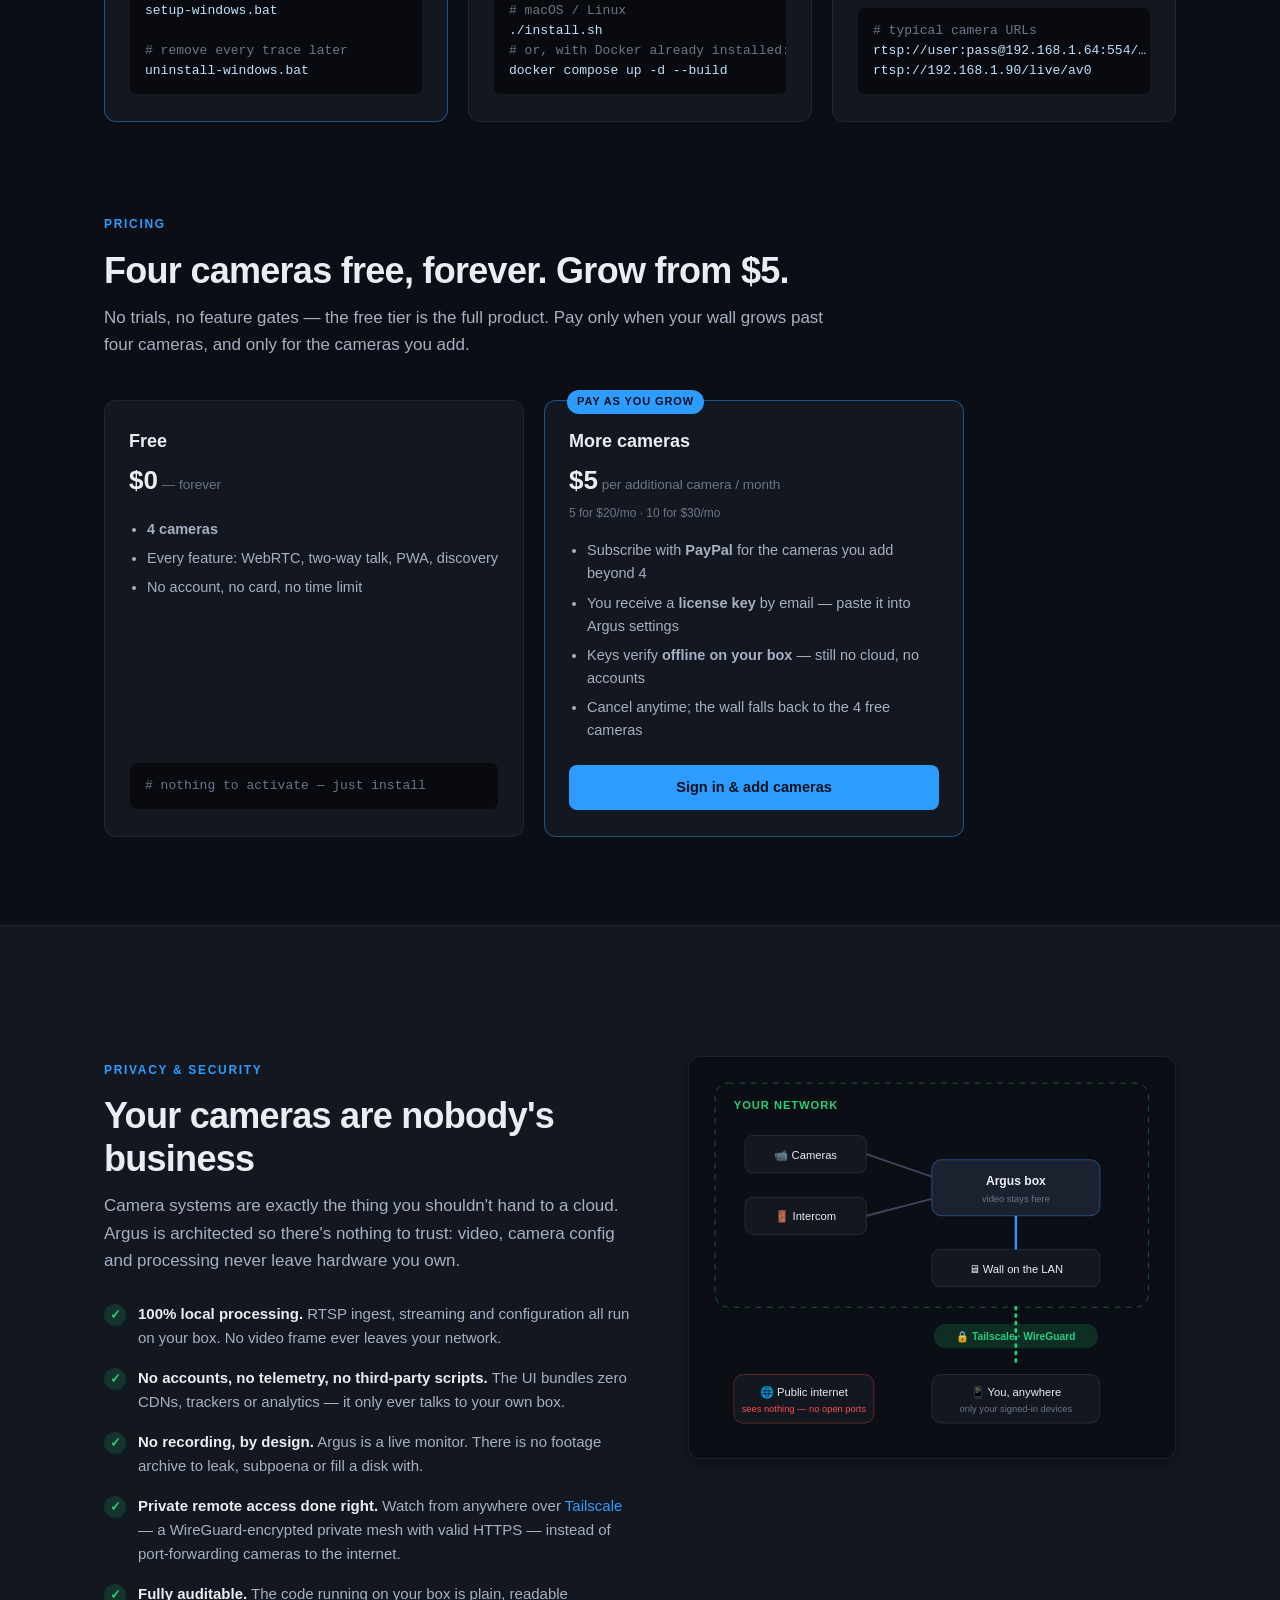
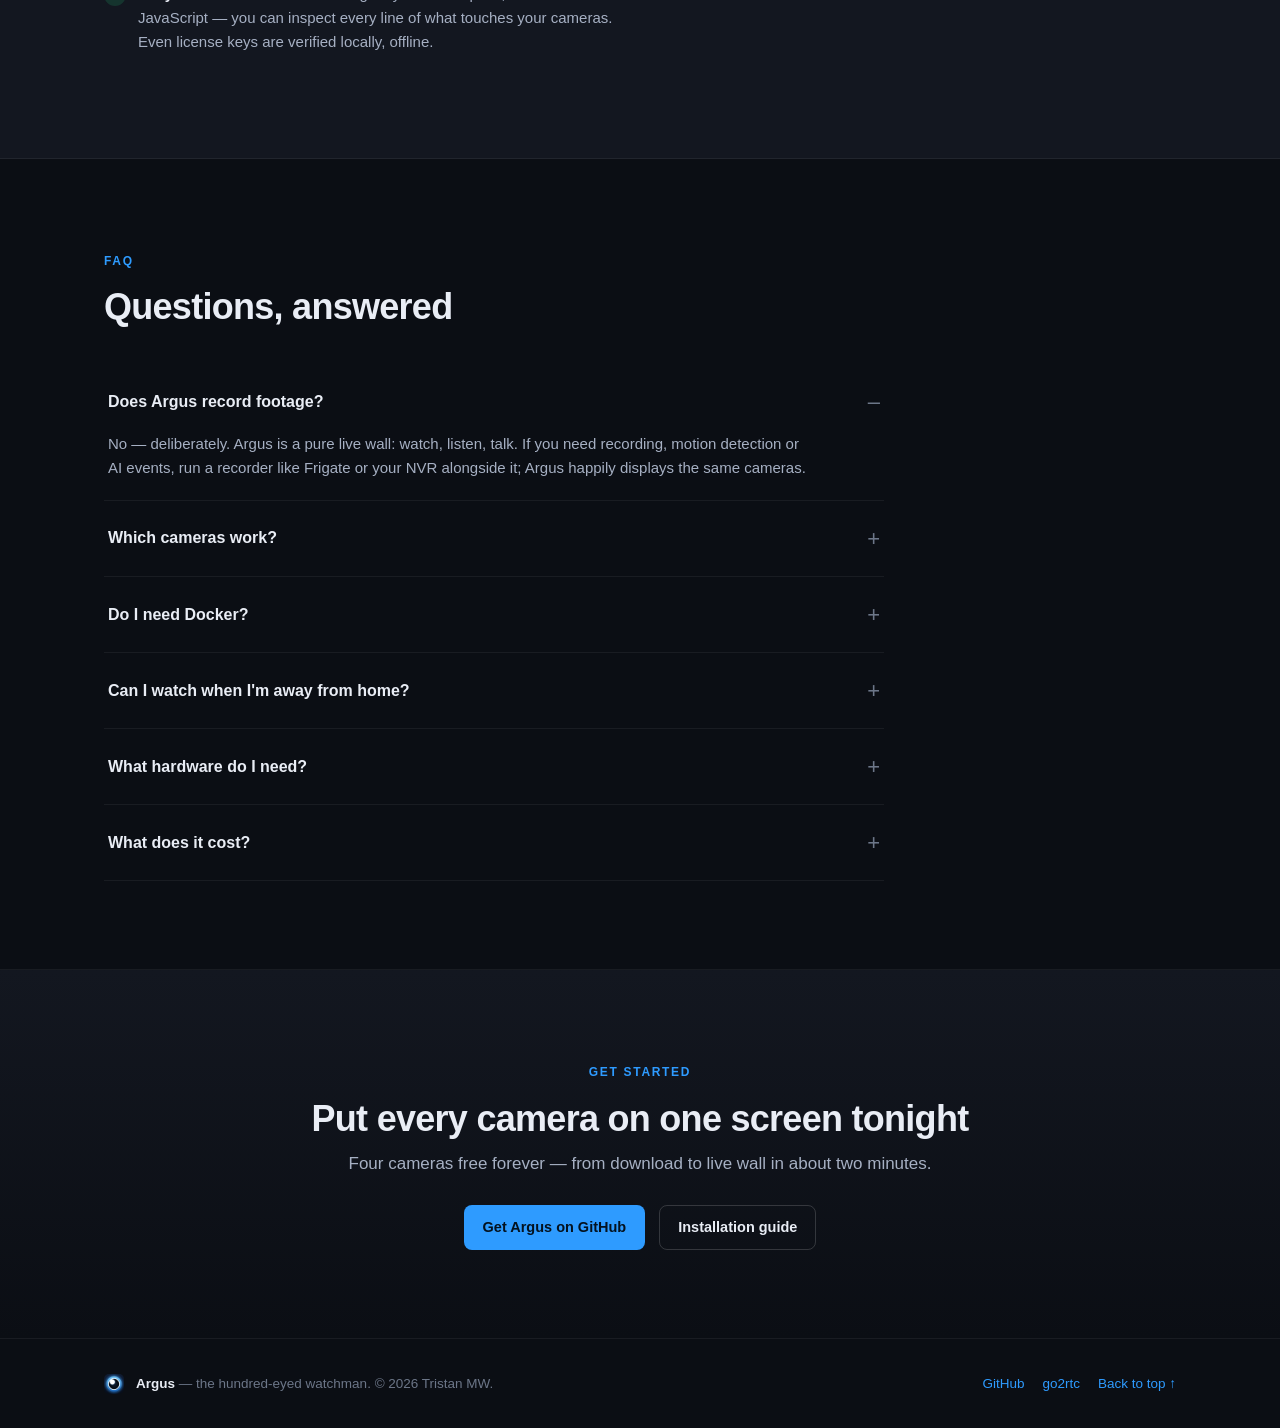
==== commit e04bad56: "Pricing v2: 4 cameras free, $5/extra/month volume-priced (5=$20, 10=$30) FREE_CAMERAS 2->4 in licens" ====
--- a/landing/index.html
+++ b/landing/index.html
@@ -220,7 +220,7 @@
 <!-- ══ Hero ═══════════════════════════════════════════════════════════ -->
 <header class="hero" id="top">
   <div class="wrap">
-    <span class="kicker">Self-hosted · 2 cameras free forever</span>
+    <span class="kicker">Self-hosted · 4 cameras free forever</span>
     <h1>Every camera. One wall.<br><span class="hl">Zero cloud.</span></h1>
     <p class="lede">
       Argus is a view-only video wall for RTSP cameras — Dahua, Hikvision, UniFi,
@@ -232,7 +232,7 @@
       <a class="btn btn-primary" href="#install">⬇ Install on Windows</a>
       <a class="btn btn-ghost" href="#how">See how it works</a>
     </div>
-    <p class="hero-note">Also runs on macOS &amp; Linux · 2 cameras free forever, then $2/camera/month · No cloud, no telemetry</p>
+    <p class="hero-note">Also runs on macOS &amp; Linux · 4 cameras free forever, then from $5/camera/month · No cloud, no telemetry</p>
 
     <!-- Video wall mock -->
     <div class="hero-visual" role="img" aria-label="The Argus video wall: a 3-by-2 grid of live camera tiles with layout and mute controls">
@@ -743,17 +743,17 @@
 <section id="pricing" style="padding-top:0">
   <div class="wrap">
     <span class="kicker">Pricing</span>
-    <h2>Two cameras free, forever. Grow for $2.</h2>
+    <h2>Four cameras free, forever. Grow from $5.</h2>
     <p class="lede">
       No trials, no feature gates — the free tier is the full product. Pay only
-      when your wall grows past two cameras, and only for the cameras you add.
+      when your wall grows past four cameras, and only for the cameras you add.
     </p>
     <div class="install-grid" style="max-width:860px">
       <div class="install-card">
         <h3>Free</h3>
         <p class="sub"><b style="color:var(--text-primary);font-size:26px">$0</b> — forever</p>
         <ul>
-          <li><b>2 cameras</b></li>
+          <li><b>4 cameras</b></li>
           <li>Every feature: WebRTC, two-way talk, PWA, discovery</li>
           <li>No account, no card, no time limit</li>
         </ul>
@@ -762,12 +762,12 @@
       <div class="install-card rec">
         <span class="pill">Pay as you grow</span>
         <h3>More cameras</h3>
-        <p class="sub"><b style="color:var(--text-primary);font-size:26px">$2</b> per additional camera / month</p>
+        <p class="sub"><b style="color:var(--text-primary);font-size:26px">$5</b> per additional camera / month<br><span style="font-size:12px;color:var(--text-muted)">5 for $20/mo · 10 for $30/mo</span></p>
         <ul>
-          <li>Subscribe with <b>PayPal</b> for the cameras you add beyond 2</li>
+          <li>Subscribe with <b>PayPal</b> for the cameras you add beyond 4</li>
           <li>You receive a <b>license key</b> by email — paste it into Argus settings</li>
           <li>Keys verify <b>offline on your box</b> — still no cloud, no accounts</li>
-          <li>Cancel anytime; the wall falls back to the 2 free cameras</li>
+          <li>Cancel anytime; the wall falls back to the 4 free cameras</li>
         </ul>
         <a class="btn btn-primary" href="account.html" style="justify-content:center">Sign in &amp; add cameras</a>
       </div>
@@ -870,7 +870,7 @@
       </details>
       <details>
         <summary>What does it cost?</summary>
-        <p>Two cameras are free forever, with every feature included. From the third camera onwards it's $2 per camera per month, paid by PayPal subscription — you get a license key by email and paste it into Argus once. The key is verified on your own box, offline; there's still no cloud account and no telemetry. Cancel anytime and the wall simply falls back to the two free cameras.</p>
+        <p>Four cameras are free forever, with every feature included. Beyond that it's $5 per extra camera per month — volume-priced down to $20/month for 5 extras or $30/month for 10 — paid by PayPal subscription — you get a license key by email and paste it into Argus once. The key is verified on your own box, offline; there's still no cloud account and no telemetry. Cancel anytime and the wall simply falls back to the two free cameras.</p>
       </details>
     </div>
   </div>
@@ -881,7 +881,7 @@
   <div class="wrap">
     <span class="kicker">Get started</span>
     <h2>Put every camera on one screen tonight</h2>
-    <p class="lede" style="margin:0 auto">Two cameras free forever — from download to live wall in about two minutes.</p>
+    <p class="lede" style="margin:0 auto">Four cameras free forever — from download to live wall in about two minutes.</p>
     <div class="hero-ctas">
       <a class="btn btn-primary" href="https://github.com/TristanMW/argus-videowall" rel="noopener">Get Argus on GitHub</a>
       <a class="btn btn-ghost" href="#install">Installation guide</a>
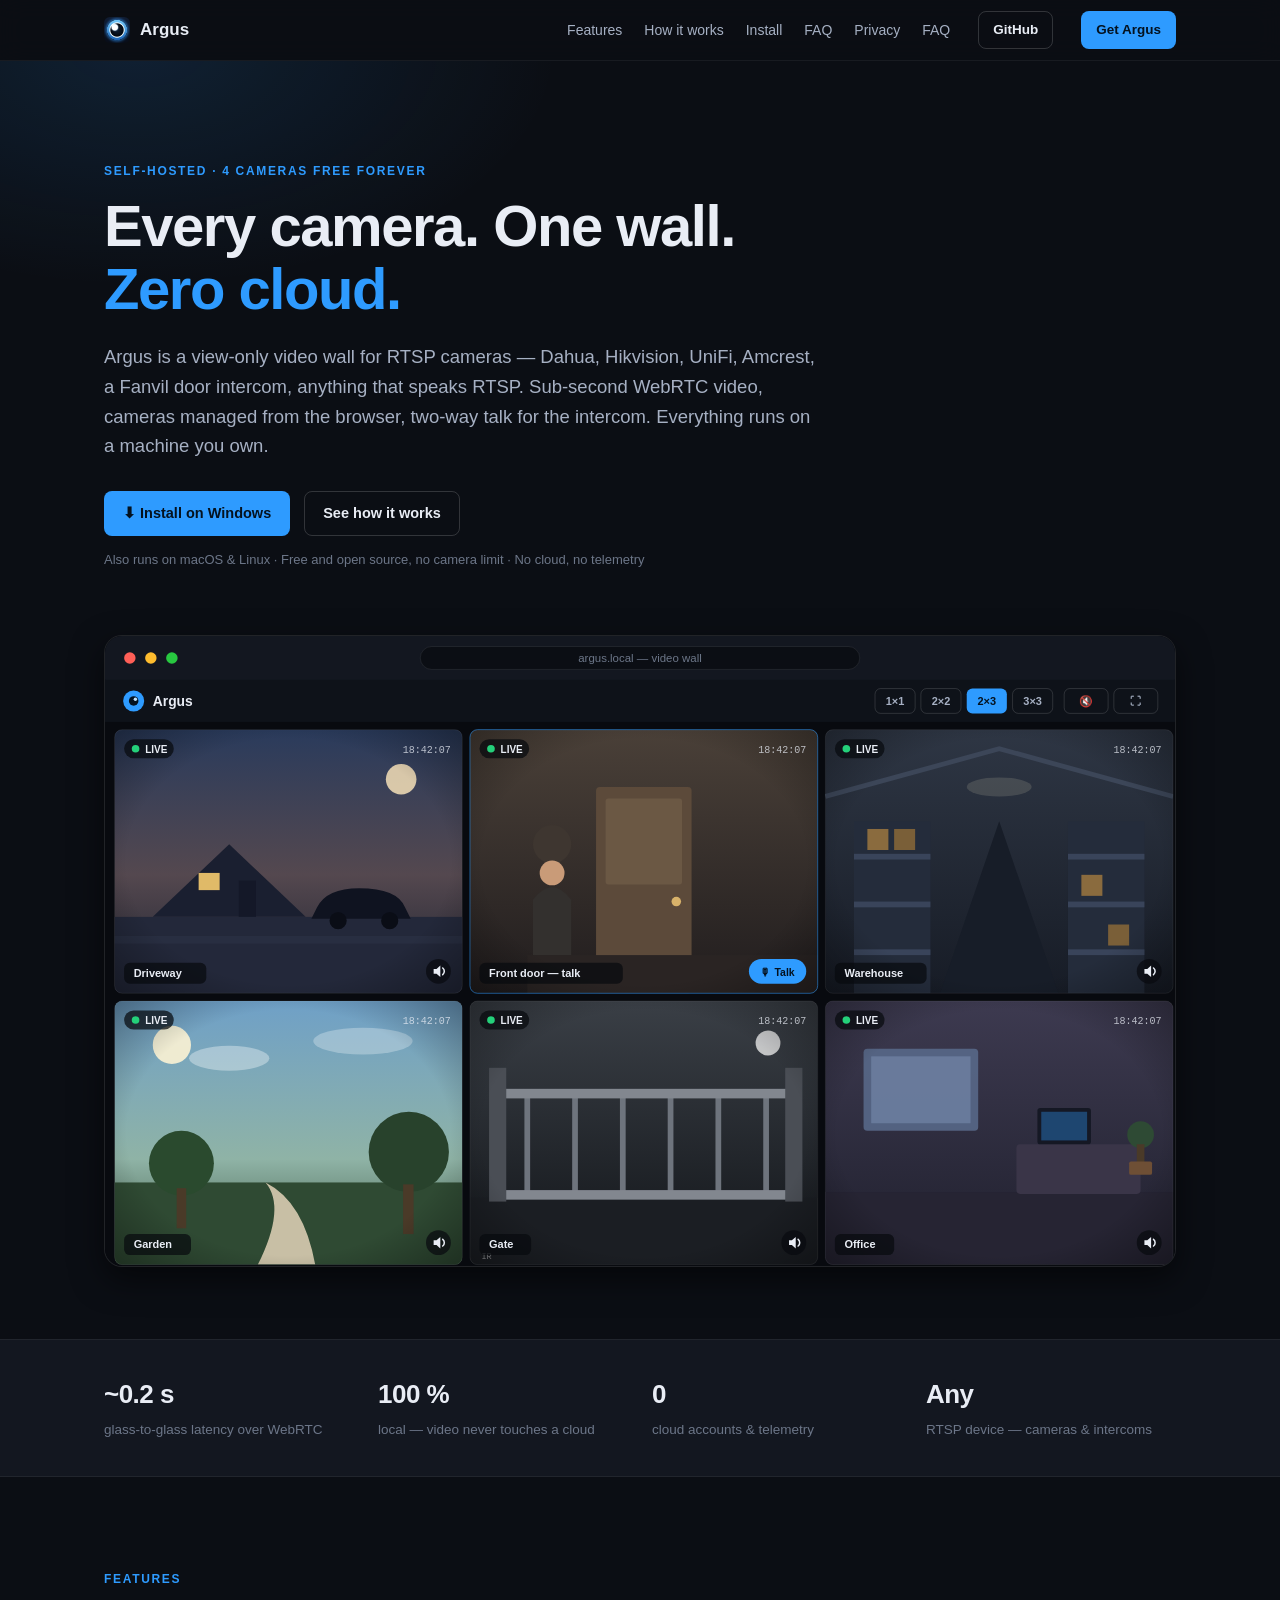
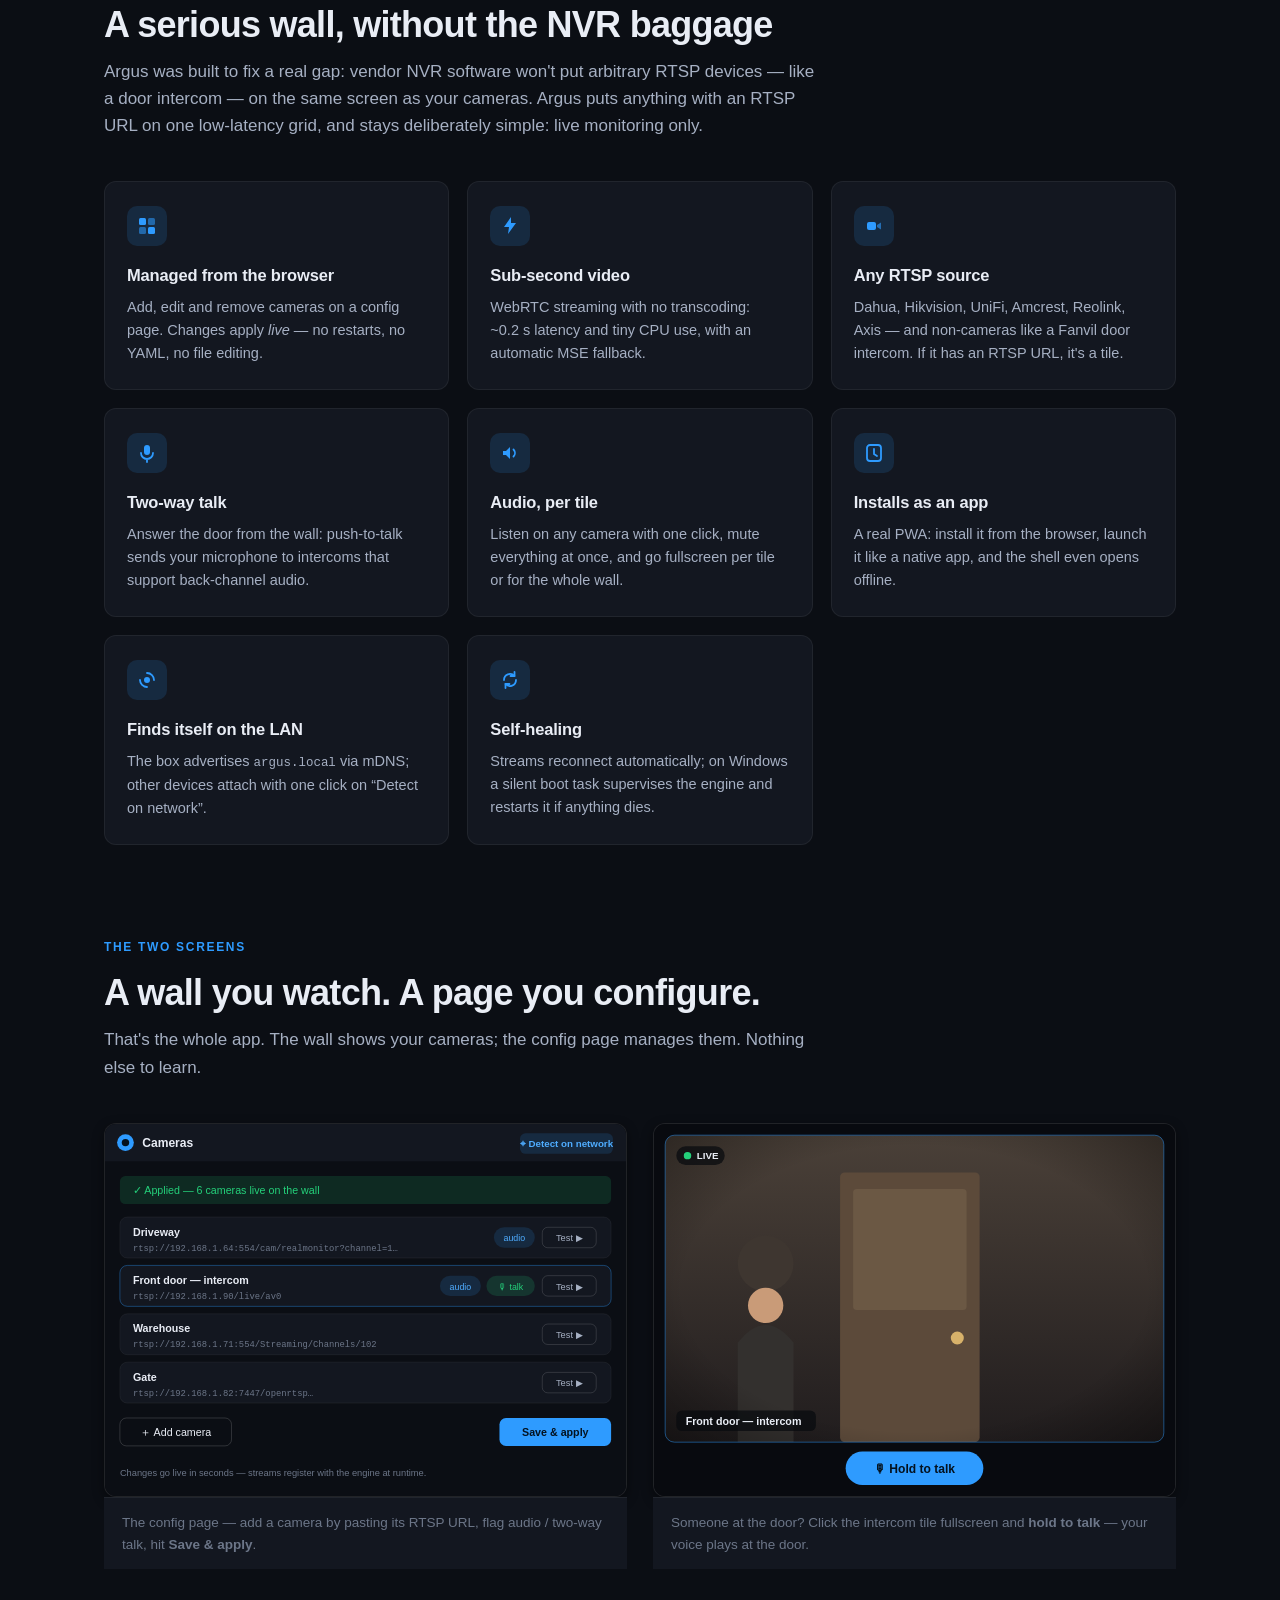
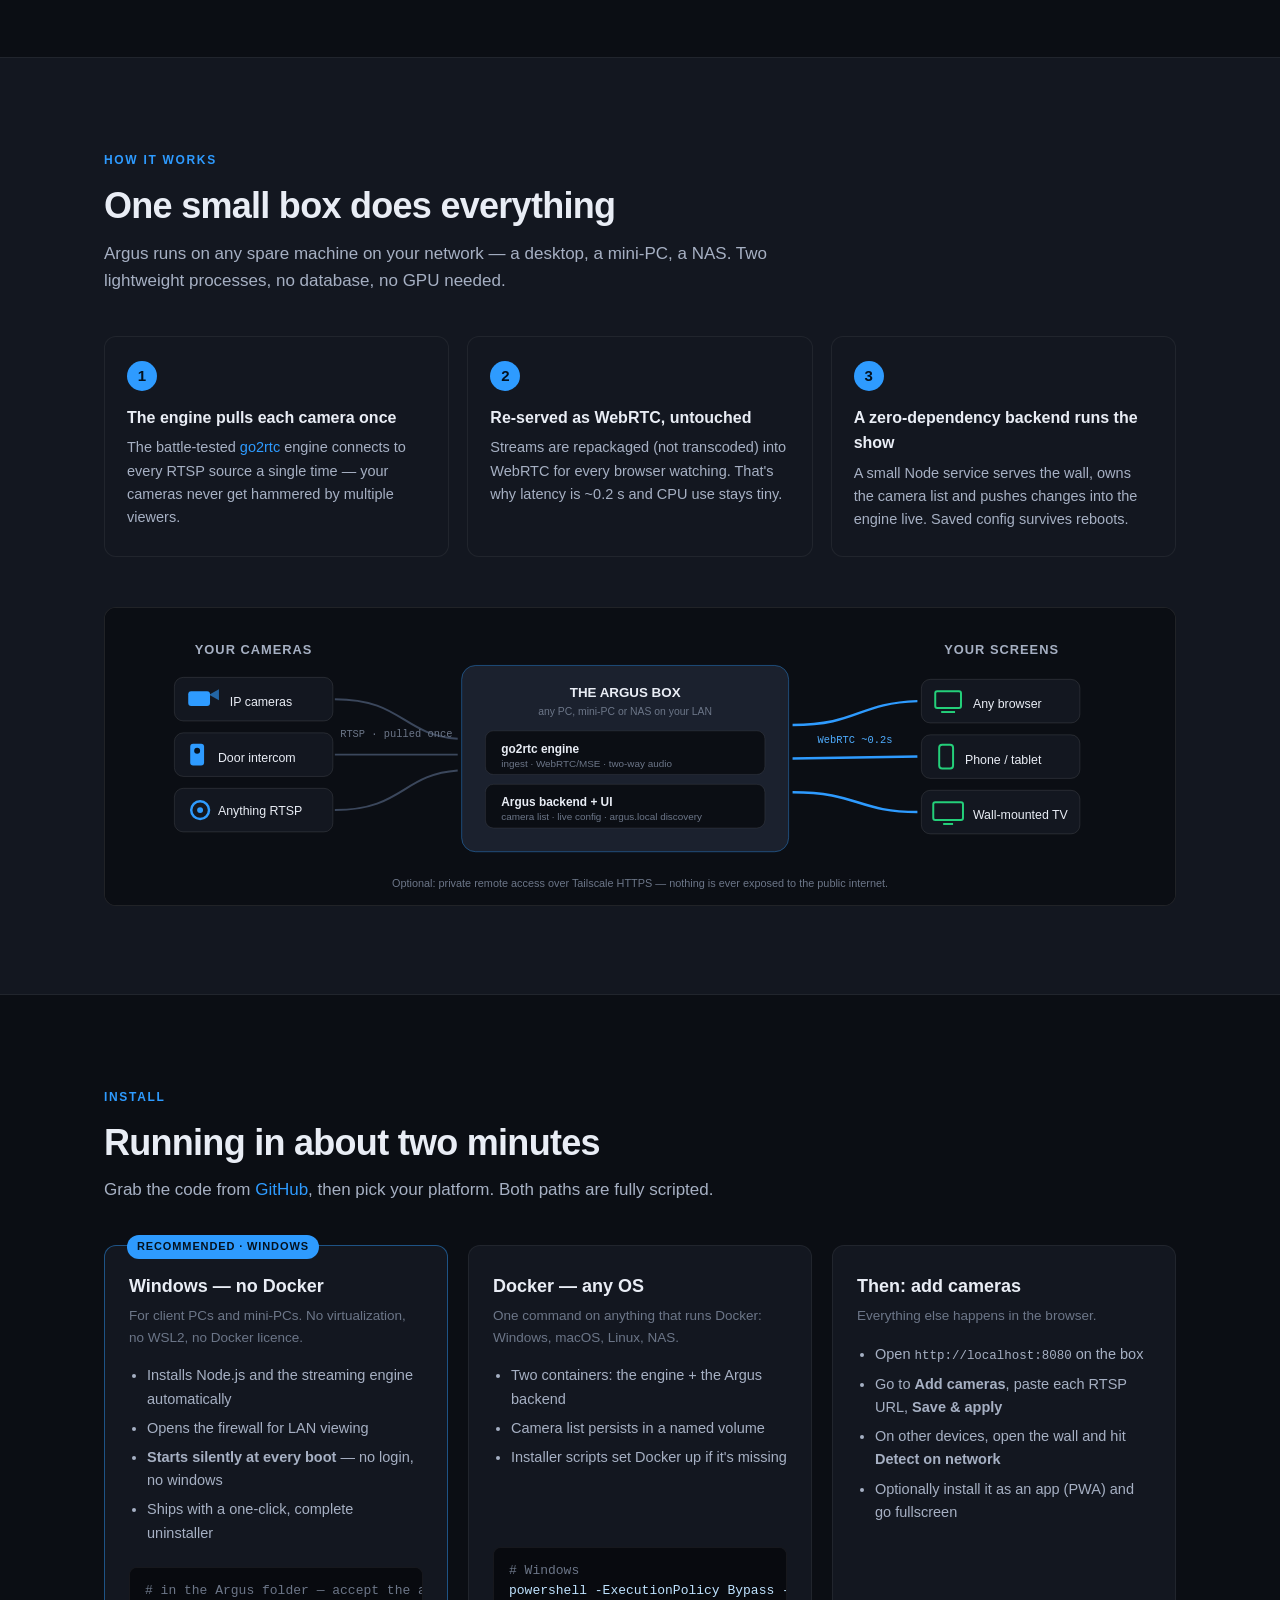
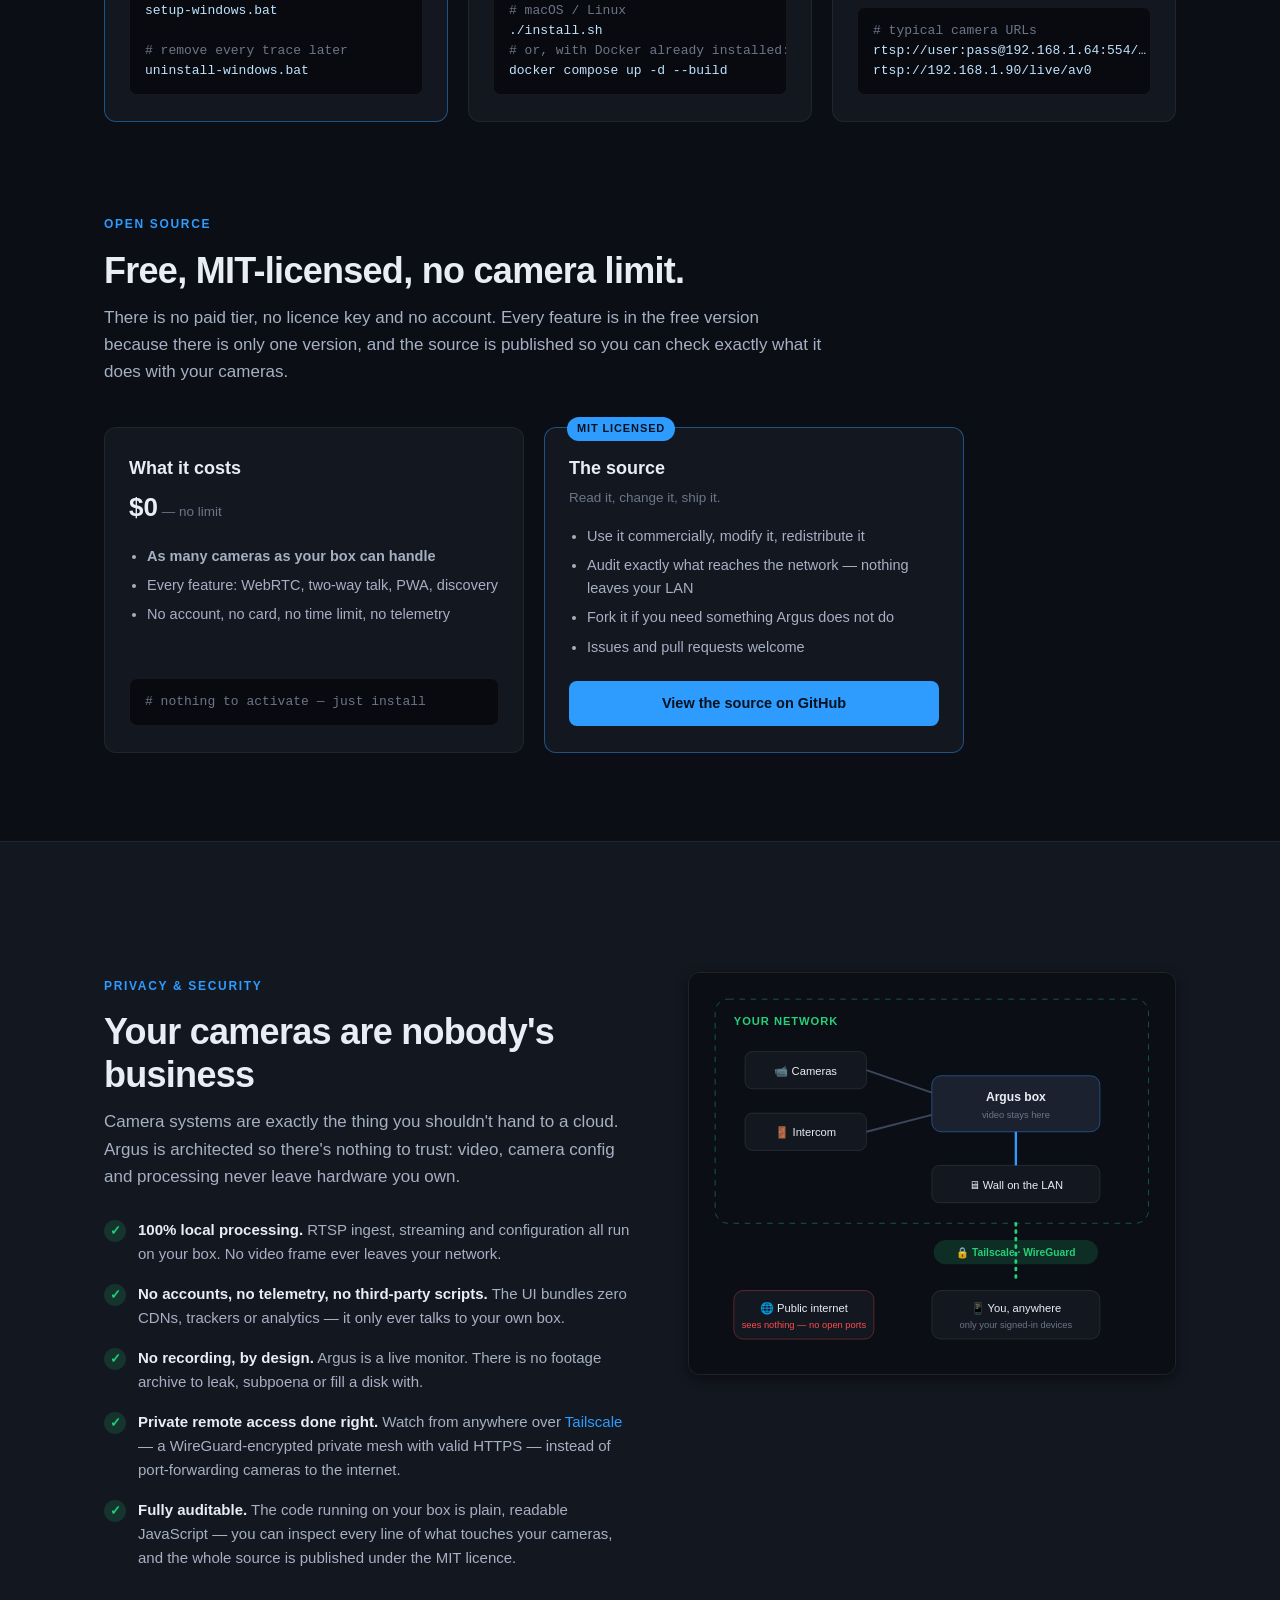
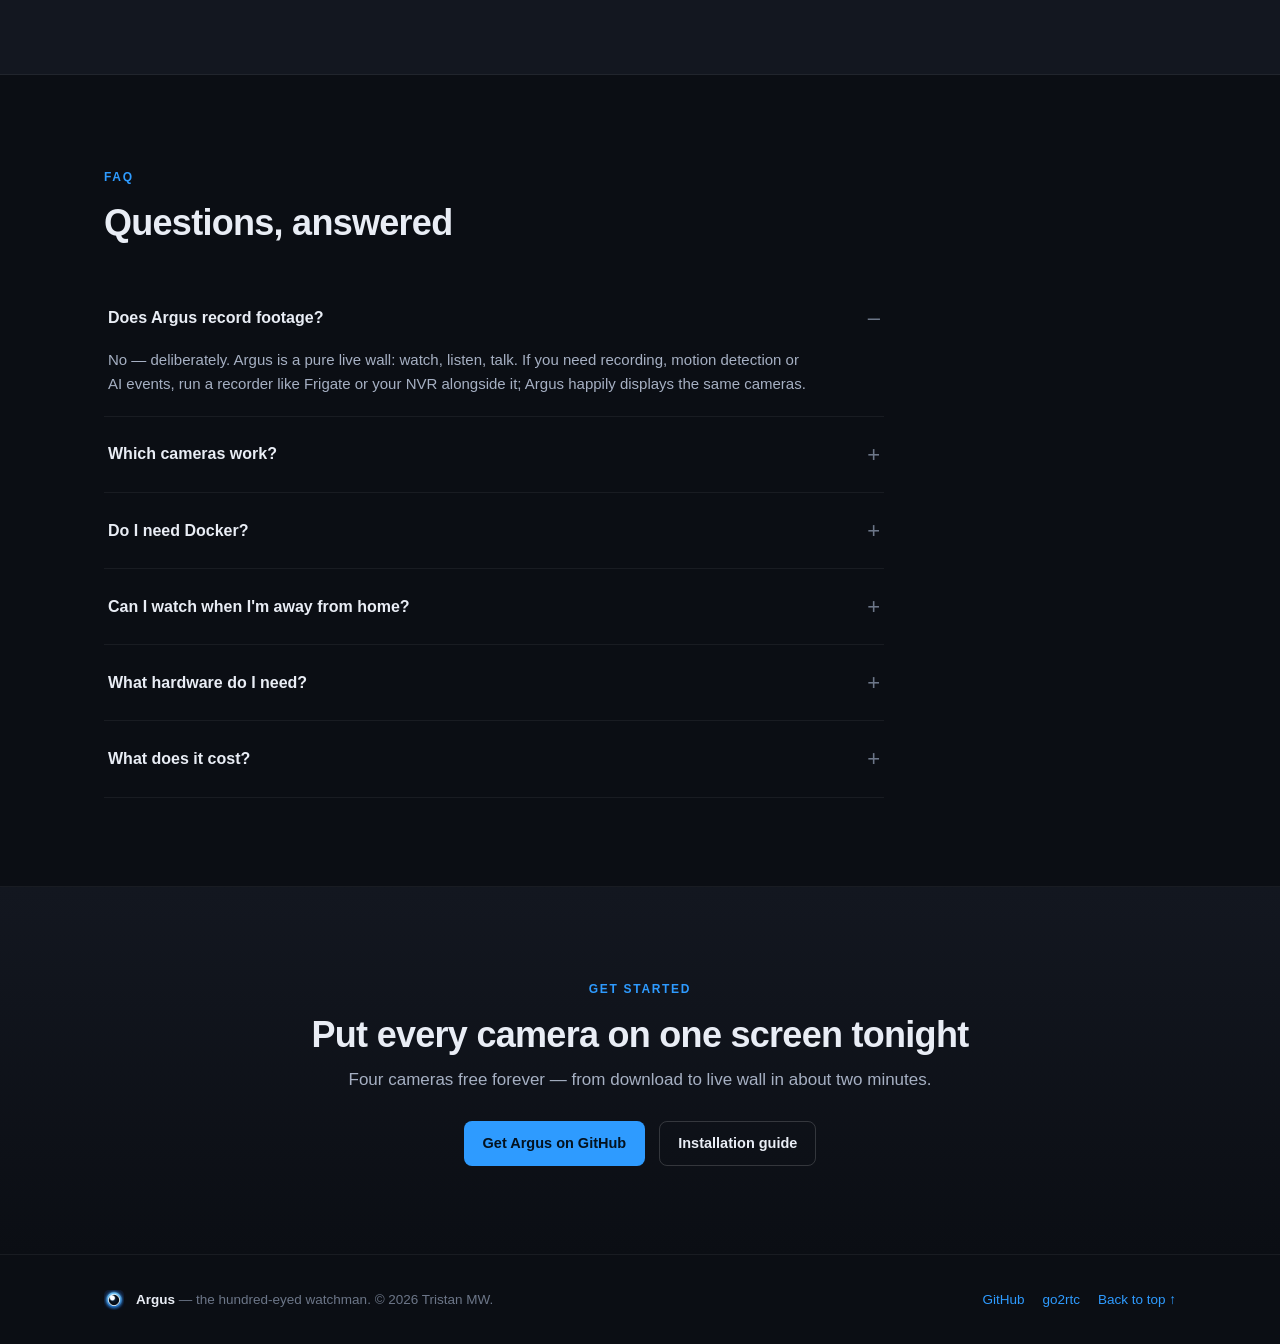
==== commit addfefed: "Relicense to MIT and remove the subscription entirely Argus is now free and open source with no came" ====
--- a/landing/index.html
+++ b/landing/index.html
@@ -208,11 +208,11 @@
       <a href="#features">Features</a>
       <a href="#how">How it works</a>
       <a href="#install">Install</a>
-      <a href="#pricing">Pricing</a>
+      <a href="#faq">FAQ</a>
       <a href="#security">Privacy</a>
       <a href="#faq">FAQ</a>
     </div>
-    <a class="btn btn-ghost btn-sm" href="account.html">Sign in</a>
+    <a class="btn btn-ghost btn-sm" href="https://github.com/TristanMW/argus-videowall" target="_blank" rel="noopener">GitHub</a>
     <a class="btn btn-primary btn-sm" href="#install">Get Argus</a>
   </div>
 </nav>
@@ -232,7 +232,7 @@
       <a class="btn btn-primary" href="#install">⬇ Install on Windows</a>
       <a class="btn btn-ghost" href="#how">See how it works</a>
     </div>
-    <p class="hero-note">Also runs on macOS &amp; Linux · 4 cameras free forever, then from $5/camera/month · No cloud, no telemetry</p>
+    <p class="hero-note">Also runs on macOS &amp; Linux · Free and open source, no camera limit · No cloud, no telemetry</p>
 
     <!-- Video wall mock -->
     <div class="hero-visual" role="img" aria-label="The Argus video wall: a 3-by-2 grid of live camera tiles with layout and mute controls">
@@ -739,37 +739,38 @@
   </div>
 </section>
 
-<!-- ══ Pricing ═══════════════════════════════════════════════════════ -->
-<section id="pricing" style="padding-top:0">
+<!-- ══ Open source ═══════════════════════════════════════════════════ -->
+<section id="open-source" style="padding-top:0">
   <div class="wrap">
-    <span class="kicker">Pricing</span>
-    <h2>Four cameras free, forever. Grow from $5.</h2>
+    <span class="kicker">Open source</span>
+    <h2>Free, MIT-licensed, no camera limit.</h2>
     <p class="lede">
-      No trials, no feature gates — the free tier is the full product. Pay only
-      when your wall grows past four cameras, and only for the cameras you add.
+      There is no paid tier, no licence key and no account. Every feature is in
+      the free version because there is only one version, and the source is
+      published so you can check exactly what it does with your cameras.
     </p>
     <div class="install-grid" style="max-width:860px">
       <div class="install-card">
-        <h3>Free</h3>
-        <p class="sub"><b style="color:var(--text-primary);font-size:26px">$0</b> — forever</p>
+        <h3>What it costs</h3>
+        <p class="sub"><b style="color:var(--text-primary);font-size:26px">$0</b> — no limit</p>
         <ul>
-          <li><b>4 cameras</b></li>
+          <li><b>As many cameras as your box can handle</b></li>
           <li>Every feature: WebRTC, two-way talk, PWA, discovery</li>
-          <li>No account, no card, no time limit</li>
+          <li>No account, no card, no time limit, no telemetry</li>
         </ul>
         <pre><span class="c"># nothing to activate — just install</span></pre>
       </div>
       <div class="install-card rec">
-        <span class="pill">Pay as you grow</span>
-        <h3>More cameras</h3>
-        <p class="sub"><b style="color:var(--text-primary);font-size:26px">$5</b> per additional camera / month<br><span style="font-size:12px;color:var(--text-muted)">5 for $20/mo · 10 for $30/mo</span></p>
+        <span class="pill">MIT licensed</span>
+        <h3>The source</h3>
+        <p class="sub">Read it, change it, ship it.</p>
         <ul>
-          <li>Subscribe with <b>PayPal</b> for the cameras you add beyond 4</li>
-          <li>You receive a <b>license key</b> by email — paste it into Argus settings</li>
-          <li>Keys verify <b>offline on your box</b> — still no cloud, no accounts</li>
-          <li>Cancel anytime; the wall falls back to the 4 free cameras</li>
+          <li>Use it commercially, modify it, redistribute it</li>
+          <li>Audit exactly what reaches the network — nothing leaves your LAN</li>
+          <li>Fork it if you need something Argus does not do</li>
+          <li>Issues and pull requests welcome</li>
         </ul>
-        <a class="btn btn-primary" href="account.html" style="justify-content:center">Sign in &amp; add cameras</a>
+        <a class="btn btn-primary" href="https://github.com/TristanMW/argus-videowall" target="_blank" rel="noopener" style="justify-content:center">View the source on GitHub</a>
       </div>
     </div>
   </div>
@@ -792,7 +793,7 @@
           <li><span class="tick">✓</span><span><b>No accounts, no telemetry, no third-party scripts.</b> The UI bundles zero CDNs, trackers or analytics — it only ever talks to your own box.</span></li>
           <li><span class="tick">✓</span><span><b>No recording, by design.</b> Argus is a live monitor. There is no footage archive to leak, subpoena or fill a disk with.</span></li>
           <li><span class="tick">✓</span><span><b>Private remote access done right.</b> Watch from anywhere over <a href="https://tailscale.com" rel="noopener">Tailscale</a> — a WireGuard-encrypted private mesh with valid HTTPS — instead of port-forwarding cameras to the internet.</span></li>
-          <li><span class="tick">✓</span><span><b>Fully auditable.</b> The code running on your box is plain, readable JavaScript — you can inspect every line of what touches your cameras. Even license keys are verified locally, offline.</span></li>
+          <li><span class="tick">✓</span><span><b>Fully auditable.</b> The code running on your box is plain, readable JavaScript — you can inspect every line of what touches your cameras, and the whole source is published under the MIT licence.</span></li>
         </ul>
       </div>
       <div class="shot" role="img" aria-label="Diagram: your network stays private; remote viewers connect through an encrypted Tailscale tunnel">
@@ -870,7 +871,7 @@
       </details>
       <details>
         <summary>What does it cost?</summary>
-        <p>Four cameras are free forever, with every feature included. Beyond that it's $5 per extra camera per month — volume-priced down to $20/month for 5 extras or $30/month for 10 — paid by PayPal subscription — you get a license key by email and paste it into Argus once. The key is verified on your own box, offline; there's still no cloud account and no telemetry. Cancel anytime and the wall simply falls back to the two free cameras.</p>
+        <p>Nothing. Argus is free and open source under the MIT licence, with no camera limit, no licence key and no account to create. There is no paid tier and no telemetry — the whole thing runs on your own box. The source is on <a href="https://github.com/TristanMW/argus-videowall" target="_blank" rel="noopener">GitHub</a> if you want to read it, change it, or use it commercially.</p>
       </details>
     </div>
   </div>
